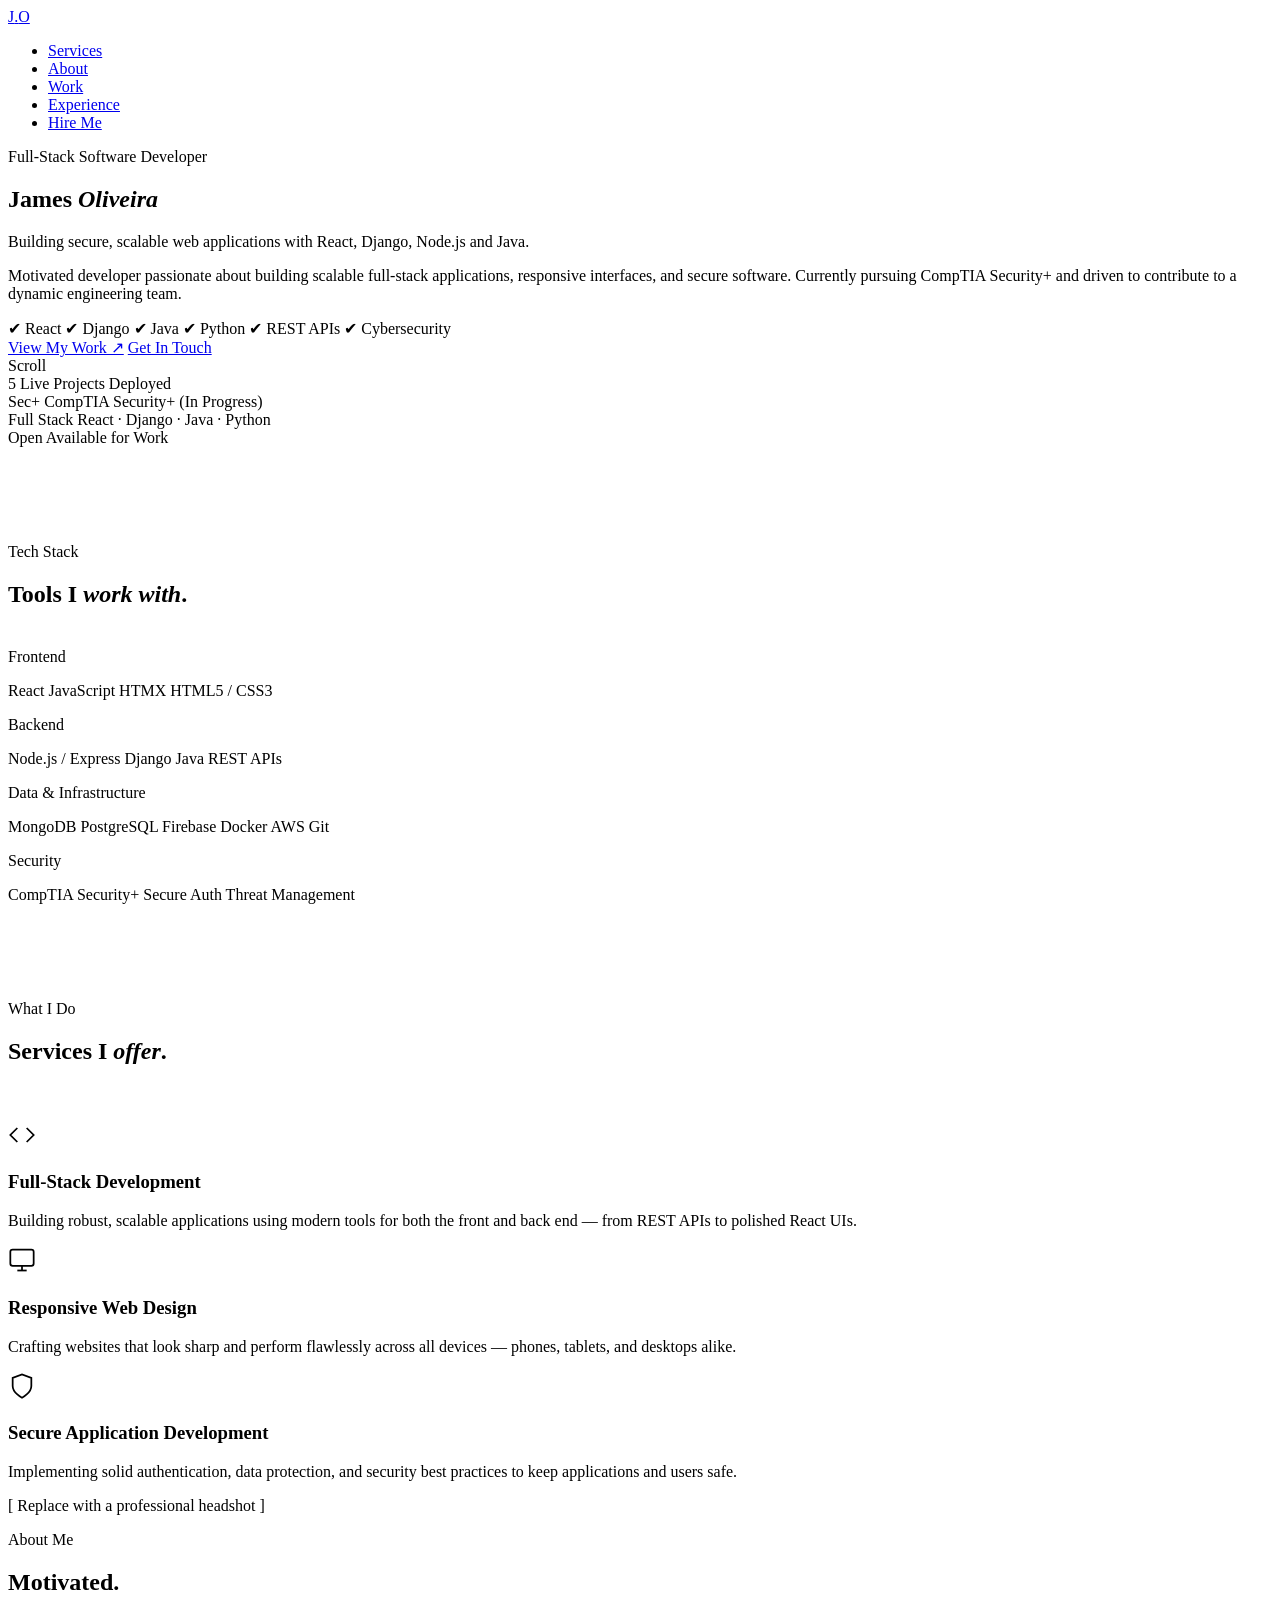
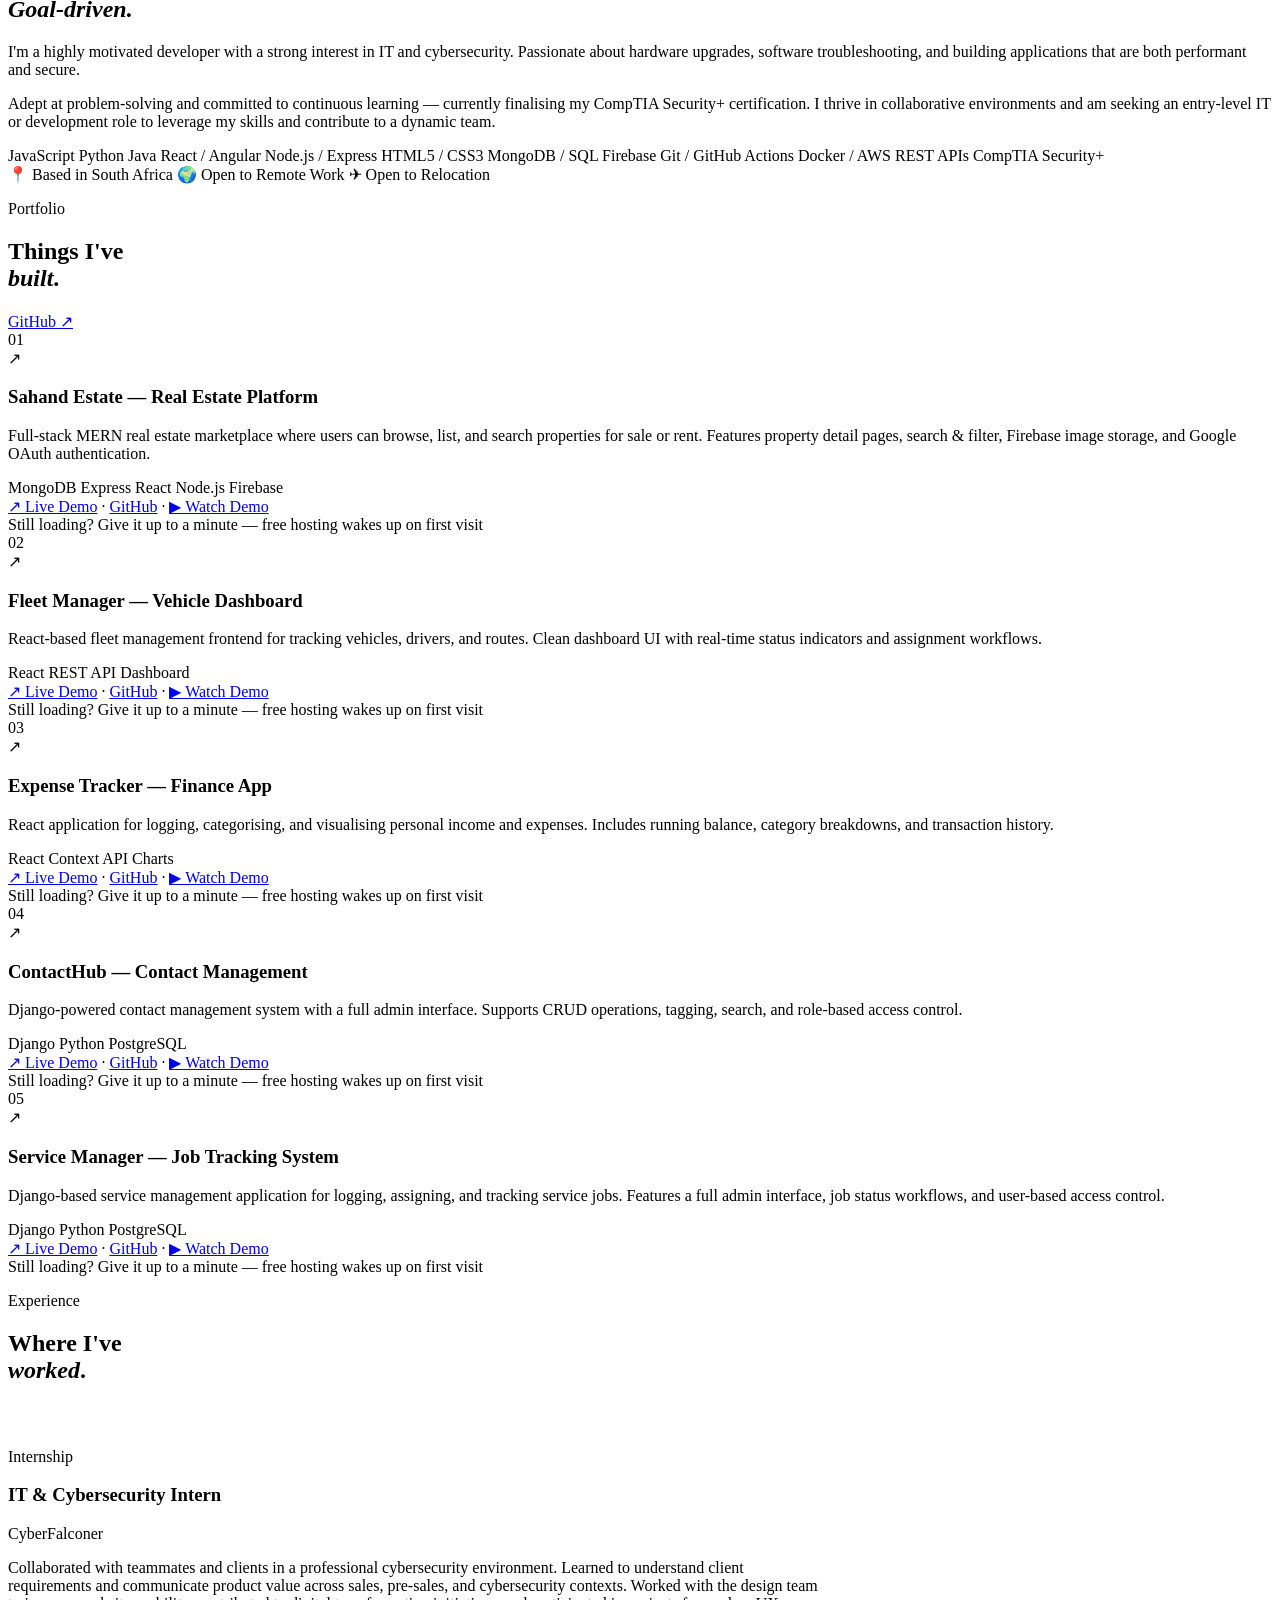
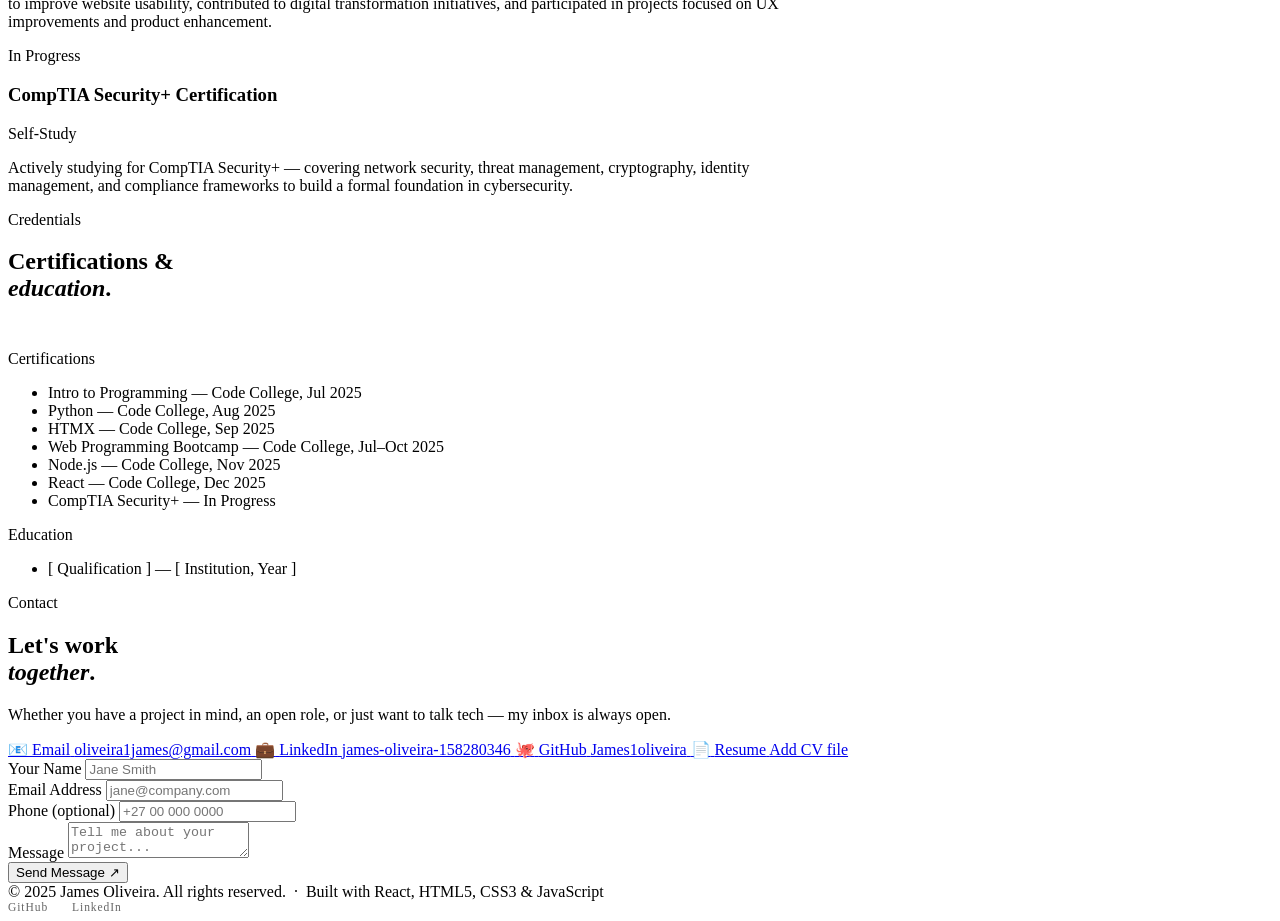
==== James1oliveira.github.io.-main/index.html @ e2c62a54 "Add files via upload" ====
<!DOCTYPE html>
<html lang="en">
<head>
  <meta charset="UTF-8" />
  <meta name="viewport" content="width=device-width, initial-scale=1.0" />
  <title>James Oliveira — Software Developer</title>
  <link rel="stylesheet" href="style.css" />
</head>
<body>

  <!-- ══════════════════════════════════
       NAVIGATION
  ══════════════════════════════════ -->
  <nav id="navbar">
    <div class="container">
      <div class="nav-inner">
        <a href="#hero" class="nav-logo">J<span>.</span>O</a>
        <ul class="nav-links">
          <li><a href="#services">Services</a></li>
          <li><a href="#about">About</a></li>
          <li><a href="#projects">Work</a></li>
          <li><a href="#experience">Experience</a></li>
          <li><a href="#contact" class="nav-cta">Hire Me</a></li>
        </ul>
      </div>
    </div>
  </nav>

  <!-- ══════════════════════════════════
       HERO
  ══════════════════════════════════ -->
  <section id="hero">
    <div class="hero-bg"></div>
    <div class="hero-grid-lines"></div>
    <div class="container">
      <div class="hero-content">
        <p class="hero-eyebrow">Full-Stack Software Developer</p>
        <h1 class="hero-title">James <em>Oliveira</em></h1>
        <p class="hero-subtitle">Building secure, scalable web applications with React, Django, Node.js and Java.</p>
        <p class="hero-desc">
          Motivated developer passionate about building scalable full-stack
          applications, responsive interfaces, and secure software. Currently
          pursuing CompTIA Security+ and driven to contribute to a dynamic
          engineering team.
        </p>
        <div class="hero-tech-row reveal reveal-delay-1">
          <span class="hero-tech-item">✔ React</span>
          <span class="hero-tech-item">✔ Django</span>
          <span class="hero-tech-item">✔ Java</span>
          <span class="hero-tech-item">✔ Python</span>
          <span class="hero-tech-item">✔ REST APIs</span>
          <span class="hero-tech-item">✔ Cybersecurity</span>
        </div>
        <div class="hero-actions">
          <a href="#projects" class="btn btn-primary">View My Work ↗</a>
          <a href="#contact" class="btn btn-outline">Get In Touch</a>
        </div>
      </div>
    </div>
    <div class="hero-scroll">
      <div class="scroll-line"></div>
      <span>Scroll</span>
    </div>
  </section>

  <!-- ══════════════════════════════════
       STATS STRIP
  ══════════════════════════════════ -->
  <div class="stats-strip">
    <div class="container">
      <div class="stats-grid">
        <div class="reveal">
          <span class="stat-number">5</span>
          <span class="stat-label">Live Projects Deployed</span>
        </div>
        <div class="reveal reveal-delay-1">
          <span class="stat-number">Sec+</span>
          <span class="stat-label">CompTIA Security+ (In Progress)</span>
        </div>
        <div class="reveal reveal-delay-2">
          <span class="stat-number">Full&nbsp;Stack</span>
          <span class="stat-label">React · Django · Java · Python</span>
        </div>
        <div class="reveal reveal-delay-3">
          <span class="stat-number">Open</span>
          <span class="stat-label">Available for Work</span>
        </div>
      </div>
    </div>
  </div>

  <!-- ══════════════════════════════════
       TECH STACK
  ══════════════════════════════════ -->
  <section id="stack" style="padding-top: 5rem; padding-bottom: 5rem;">
    <div class="container">
      <p class="section-label reveal">Tech Stack</p>
      <h2 class="reveal reveal-delay-1" style="margin-bottom:2.5rem;">Tools I <em>work with</em>.</h2>
      <div class="stack-groups">
        <div class="stack-group reveal">
          <p class="stack-group-label">Frontend</p>
          <div class="skills-grid">
            <span class="skill-tag">React</span>
            <span class="skill-tag">JavaScript</span>
            <span class="skill-tag">HTMX</span>
            <span class="skill-tag">HTML5 / CSS3</span>
          </div>
        </div>
        <div class="stack-group reveal reveal-delay-1">
          <p class="stack-group-label">Backend</p>
          <div class="skills-grid">
            <span class="skill-tag">Node.js / Express</span>
            <span class="skill-tag">Django</span>
            <span class="skill-tag">Java</span>
            <span class="skill-tag">REST APIs</span>
          </div>
        </div>
        <div class="stack-group reveal reveal-delay-2">
          <p class="stack-group-label">Data &amp; Infrastructure</p>
          <div class="skills-grid">
            <span class="skill-tag">MongoDB</span>
            <span class="skill-tag">PostgreSQL</span>
            <span class="skill-tag">Firebase</span>
            <span class="skill-tag">Docker</span>
            <span class="skill-tag">AWS</span>
            <span class="skill-tag">Git</span>
          </div>
        </div>
        <div class="stack-group reveal reveal-delay-3">
          <p class="stack-group-label">Security</p>
          <div class="skills-grid">
            <span class="skill-tag">CompTIA Security+</span>
            <span class="skill-tag">Secure Auth</span>
            <span class="skill-tag">Threat Management</span>
          </div>
        </div>
      </div>
    </div>
  </section>

  <!-- ══════════════════════════════════
       SERVICES
  ══════════════════════════════════ -->
  <section id="services">
    <div class="container">
      <p class="section-label reveal">What I Do</p>
      <h2 class="reveal reveal-delay-1" style="margin-bottom:3.5rem;">Services I <em>offer</em>.</h2>
      <div class="services-grid">

        <div class="service-card reveal">
          <div class="service-icon">
            <svg width="28" height="28" viewBox="0 0 24 24" fill="none" stroke="currentColor" stroke-width="1.5">
              <polyline points="16 18 22 12 16 6"/><polyline points="8 6 2 12 8 18"/>
            </svg>
          </div>
          <h3>Full-Stack Development</h3>
          <p>Building robust, scalable applications using modern tools for both the front and back end — from REST APIs to polished React UIs.</p>
        </div>

        <div class="service-card reveal reveal-delay-1">
          <div class="service-icon">
            <svg width="28" height="28" viewBox="0 0 24 24" fill="none" stroke="currentColor" stroke-width="1.5">
              <rect x="2" y="3" width="20" height="14" rx="2"/><line x1="8" y1="21" x2="16" y2="21"/><line x1="12" y1="17" x2="12" y2="21"/>
            </svg>
          </div>
          <h3>Responsive Web Design</h3>
          <p>Crafting websites that look sharp and perform flawlessly across all devices — phones, tablets, and desktops alike.</p>
        </div>

        <div class="service-card reveal reveal-delay-2">
          <div class="service-icon">
            <svg width="28" height="28" viewBox="0 0 24 24" fill="none" stroke="currentColor" stroke-width="1.5">
              <path d="M12 22s8-4 8-10V5l-8-3-8 3v7c0 6 8 10 8 10z"/>
            </svg>
          </div>
          <h3>Secure Application Development</h3>
          <p>Implementing solid authentication, data protection, and security best practices to keep applications and users safe.</p>
        </div>

      </div>
    </div>
  </section>

  <!-- ══════════════════════════════════
       ABOUT
  ══════════════════════════════════ -->
  <section id="about" style="background: var(--navy-mid);">
    <div class="container">
      <div class="about-grid">

        <div class="about-image-wrap reveal">
          <div class="about-image-placeholder">[ Replace with a professional headshot ]</div>
          <div class="about-frame"></div>
        </div>

        <div class="about-text">
          <p class="section-label">About Me</p>
          <h2 class="reveal">Motivated.<br><em>Goal-driven.</em></h2>
          <p class="reveal reveal-delay-1">
            I'm a highly motivated developer with a strong interest in IT and cybersecurity.
            Passionate about hardware upgrades, software troubleshooting, and building
            applications that are both performant and secure.
          </p>
          <p class="reveal reveal-delay-2">
            Adept at problem-solving and committed to continuous learning — currently
            finalising my CompTIA Security+ certification. I thrive in collaborative
            environments and am seeking an entry-level IT or development role to leverage
            my skills and contribute to a dynamic team.
          </p>

          <div class="skills-grid reveal reveal-delay-3">
            <span class="skill-tag">JavaScript</span>
            <span class="skill-tag">Python</span>
            <span class="skill-tag">Java</span>
            <span class="skill-tag">React / Angular</span>
            <span class="skill-tag">Node.js / Express</span>
            <span class="skill-tag">HTML5 / CSS3</span>
            <span class="skill-tag">MongoDB / SQL</span>
            <span class="skill-tag">Firebase</span>
            <span class="skill-tag">Git / GitHub Actions</span>
            <span class="skill-tag">Docker / AWS</span>
            <span class="skill-tag">REST APIs</span>
            <span class="skill-tag">CompTIA Security+</span>
          </div>

          <div class="badge-row reveal reveal-delay-3">
            <span class="badge-pill">📍 Based in South Africa</span>
            <span class="badge-pill">🌍 Open to Remote Work</span>
            <span class="badge-pill">✈ Open to Relocation</span>
          </div>
        </div>

      </div>
    </div>
  </section>

  <!-- ══════════════════════════════════
       PROJECTS
  ══════════════════════════════════ -->
  <section id="projects">
    <div class="container">
      <div class="projects-header">
        <div>
          <p class="section-label reveal">Portfolio</p>
          <h2 class="reveal reveal-delay-1">Things I've<br><em>built</em>.</h2>
        </div>
        <a href="https://github.com/James1oliveira" target="_blank" rel="noopener noreferrer" class="btn btn-outline reveal reveal-delay-2">GitHub ↗</a>
      </div>

      <div class="projects-grid">

        <div class="project-card featured reveal" data-href="https://real-estate-hsno.onrender.com">
          <span class="project-num">01</span>
          <div class="project-arrow">↗</div>
          <h3>Sahand Estate — Real Estate Platform</h3>
          <p>Full-stack MERN real estate marketplace where users can browse, list, and search properties for sale or rent. Features property detail pages, search &amp; filter, Firebase image storage, and Google OAuth authentication.</p>
          <div class="project-tags">
            <span class="project-tag">MongoDB</span>
            <span class="project-tag">Express</span>
            <span class="project-tag">React</span>
            <span class="project-tag">Node.js</span>
            <span class="project-tag">Firebase</span>
          </div>
          <div class="project-links" style="position:relative;z-index:5;">
            <a href="https://real-estate-hsno.onrender.com" target="_blank" rel="noopener noreferrer" class="project-link">↗ Live Demo</a>
            <span class="project-link-divider">·</span>
            <a href="https://github.com/James1oliveira/real-estate" target="_blank" rel="noopener noreferrer" class="project-link">GitHub</a>
            <span class="project-link-divider">·</span>
            <a href="https://www.youtube.com/watch?v=_nC6hIKSYkM" target="_blank" rel="noopener noreferrer" class="project-link">▶ Watch Demo</a>
          </div>
          <span class="project-hint">Still loading? Give it up to a minute — free hosting wakes up on first visit</span>
        </div>

        <div class="project-card reveal reveal-delay-1" data-href="https://fleetfrontend-9fus.onrender.com">
          <span class="project-num">02</span>
          <div class="project-arrow">↗</div>
          <h3>Fleet Manager — Vehicle Dashboard</h3>
          <p>React-based fleet management frontend for tracking vehicles, drivers, and routes. Clean dashboard UI with real-time status indicators and assignment workflows.</p>
          <div class="project-tags">
            <span class="project-tag">React</span>
            <span class="project-tag">REST API</span>
            <span class="project-tag">Dashboard</span>
          </div>
          <div class="project-links" style="position:relative;z-index:5;">
            <a href="https://fleetfrontend-9fus.onrender.com" target="_blank" rel="noopener noreferrer" class="project-link">↗ Live Demo</a>
            <span class="project-link-divider">·</span>
            <a href="https://github.com/James1oliveira/fleetfrontend" target="_blank" rel="noopener noreferrer" class="project-link">GitHub</a>
            <span class="project-link-divider">·</span>
            <a href="https://www.youtube.com/watch?v=J_Q2_ZP9sjQ" target="_blank" rel="noopener noreferrer" class="project-link">▶ Watch Demo</a>
          </div>
          <span class="project-hint">Still loading? Give it up to a minute — free hosting wakes up on first visit</span>
        </div>

        <div class="project-card reveal reveal-delay-1" data-href="https://expense-tracker-qkkk.onrender.com">
          <span class="project-num">03</span>
          <div class="project-arrow">↗</div>
          <h3>Expense Tracker — Finance App</h3>
          <p>React application for logging, categorising, and visualising personal income and expenses. Includes running balance, category breakdowns, and transaction history.</p>
          <div class="project-tags">
            <span class="project-tag">React</span>
            <span class="project-tag">Context API</span>
            <span class="project-tag">Charts</span>
          </div>
          <div class="project-links" style="position:relative;z-index:5;">
            <a href="https://expense-tracker-qkkk.onrender.com" target="_blank" rel="noopener noreferrer" class="project-link">↗ Live Demo</a>
            <span class="project-link-divider">·</span>
            <a href="https://github.com/James1oliveira/expense_tracker" target="_blank" rel="noopener noreferrer" class="project-link">GitHub</a>
            <span class="project-link-divider">·</span>
            <a href="https://www.youtube.com/watch?v=8-w9nI2KdbQ" target="_blank" rel="noopener noreferrer" class="project-link">▶ Watch Demo</a>
          </div>
          <span class="project-hint">Still loading? Give it up to a minute — free hosting wakes up on first visit</span>
        </div>

        <div class="project-card reveal reveal-delay-2" data-href="https://contacthub-vqsi.onrender.com">
          <span class="project-num">04</span>
          <div class="project-arrow">↗</div>
          <h3>ContactHub — Contact Management</h3>
          <p>Django-powered contact management system with a full admin interface. Supports CRUD operations, tagging, search, and role-based access control.</p>
          <div class="project-tags">
            <span class="project-tag">Django</span>
            <span class="project-tag">Python</span>
            <span class="project-tag">PostgreSQL</span>
          </div>
          <div class="project-links" style="position:relative;z-index:5;">
            <a href="https://contacthub-vqsi.onrender.com" target="_blank" rel="noopener noreferrer" class="project-link">↗ Live Demo</a>
            <span class="project-link-divider">·</span>
            <a href="https://github.com/James1oliveira/Contacthub" target="_blank" rel="noopener noreferrer" class="project-link">GitHub</a>
            <span class="project-link-divider">·</span>
            <a href="https://www.youtube.com/watch?v=19uMpp8bWXs" target="_blank" rel="noopener noreferrer" class="project-link">▶ Watch Demo</a>
          </div>
          <span class="project-hint">Still loading? Give it up to a minute — free hosting wakes up on first visit</span>
        </div>

        <div class="project-card reveal reveal-delay-2" data-href="https://service-manager-project-ipyy.onrender.com">
          <span class="project-num">05</span>
          <div class="project-arrow">↗</div>
          <h3>Service Manager — Job Tracking System</h3>
          <p>Django-based service management application for logging, assigning, and tracking service jobs. Features a full admin interface, job status workflows, and user-based access control.</p>
          <div class="project-tags">
            <span class="project-tag">Django</span>
            <span class="project-tag">Python</span>
            <span class="project-tag">PostgreSQL</span>
          </div>
          <div class="project-links" style="position:relative;z-index:5;">
            <a href="https://service-manager-project-ipyy.onrender.com" target="_blank" rel="noopener noreferrer" class="project-link">↗ Live Demo</a>
            <span class="project-link-divider">·</span>
            <a href="https://github.com/James1oliveira/Service_manager_Django_project" target="_blank" rel="noopener noreferrer" class="project-link">GitHub</a>
            <span class="project-link-divider">·</span>
            <a href="https://www.youtube.com/watch?v=TnXNgxxYqVY" target="_blank" rel="noopener noreferrer" class="project-link">▶ Watch Demo</a>
          </div>
          <span class="project-hint">Still loading? Give it up to a minute — free hosting wakes up on first visit</span>
        </div>

      </div>

    </div>
  </section>

  <!-- ══════════════════════════════════
       EXPERIENCE
  ══════════════════════════════════ -->
  <section id="experience" style="background: var(--navy-mid);">
    <div class="container" style="max-width: 820px;">
      <p class="section-label reveal">Experience</p>
      <h2 class="reveal reveal-delay-1" style="margin-bottom:4rem;">Where I've<br><em>worked</em>.</h2>

      <div class="timeline">

        <div class="timeline-item reveal">
          <p class="timeline-period">Internship</p>
          <h3 class="timeline-role">IT &amp; Cybersecurity Intern</h3>
          <p class="timeline-company">CyberFalconer</p>
          <p class="timeline-desc">
            Collaborated with teammates and clients in a professional cybersecurity environment.
            Learned to understand client requirements and communicate product value across sales,
            pre-sales, and cybersecurity contexts. Worked with the design team to improve website
            usability, contributed to digital transformation initiatives, and participated in
            projects focused on UX improvements and product enhancement.
          </p>
        </div>

        <div class="timeline-item reveal reveal-delay-1">
          <p class="timeline-period">In Progress</p>
          <h3 class="timeline-role">CompTIA Security+ Certification</h3>
          <p class="timeline-company">Self-Study</p>
          <p class="timeline-desc">
            Actively studying for CompTIA Security+ — covering network security, threat
            management, cryptography, identity management, and compliance frameworks to
            build a formal foundation in cybersecurity.
          </p>
        </div>

      </div>
    </div>
  </section>

  <!-- ══════════════════════════════════
       CERTIFICATIONS & EDUCATION
  ══════════════════════════════════ -->
  <section id="credentials">
    <div class="container" style="max-width: 820px;">
      <p class="section-label reveal">Credentials</p>
      <h2 class="reveal reveal-delay-1" style="margin-bottom:3rem;">Certifications &amp;<br><em>education</em>.</h2>

      <div class="credentials-grid">
        <div class="credential-card reveal">
          <p class="stack-group-label">Certifications</p>
          <ul class="credential-list">
            <li>Intro to Programming <span class="credential-status">— Code College, Jul 2025</span></li>
            <li>Python <span class="credential-status">— Code College, Aug 2025</span></li>
            <li>HTMX <span class="credential-status">— Code College, Sep 2025</span></li>
            <li>Web Programming Bootcamp <span class="credential-status">— Code College, Jul–Oct 2025</span></li>
            <li>Node.js <span class="credential-status">— Code College, Nov 2025</span></li>
            <li>React <span class="credential-status">— Code College, Dec 2025</span></li>
            <li>CompTIA Security+ <span class="credential-status">— In Progress</span></li>
          </ul>
        </div>
        <div class="credential-card reveal reveal-delay-1">
          <p class="stack-group-label">Education</p>
          <ul class="credential-list">
            <li>[ Qualification ] <span class="credential-status">— [ Institution, Year ]</span></li>
          </ul>
        </div>
      </div>
    </div>
  </section>

  <!-- ══════════════════════════════════
       CONTACT
  ══════════════════════════════════ -->
  <section id="contact">
    <div class="container">
      <div class="contact-grid">

        <div class="contact-left">
          <p class="section-label reveal">Contact</p>
          <h2 class="reveal reveal-delay-1">Let's work<br><em>together</em>.</h2>
          <p class="reveal reveal-delay-2">Whether you have a project in mind, an open role, or just want to talk tech — my inbox is always open.</p>

          <div class="contact-cards reveal reveal-delay-3">
            <a href="mailto:oliveira1james@gmail.com" class="contact-card">
              <span class="contact-card-icon">📧</span>
              <span class="contact-card-label">Email</span>
              <span class="contact-card-sub">oliveira1james@gmail.com</span>
            </a>
            <a href="https://www.linkedin.com/in/james-oliveira-158280346/" target="_blank" rel="noopener noreferrer" class="contact-card">
              <span class="contact-card-icon">💼</span>
              <span class="contact-card-label">LinkedIn</span>
              <span class="contact-card-sub">james-oliveira-158280346</span>
            </a>
            <a href="https://github.com/James1oliveira" target="_blank" rel="noopener noreferrer" class="contact-card">
              <span class="contact-card-icon">🐙</span>
              <span class="contact-card-label">GitHub</span>
              <span class="contact-card-sub">James1oliveira</span>
            </a>
            <!-- TODO: replace # with a link to your actual CV PDF, e.g. /assets/James-Oliveira-CV.pdf -->
            <a href="#" download class="contact-card">
              <span class="contact-card-icon">📄</span>
              <span class="contact-card-label">Resume</span>
              <span class="contact-card-sub">Add CV file</span>
            </a>
          </div>
        </div>

        <!-- 
          Formspree endpoint is live (oliveira1james@gmail.com).
          Formspree sends a one-time confirmation email on the first real submission —
          click that link to fully activate the form.
        -->
        <form id="contact-form" class="contact-form reveal reveal-delay-2" action="https://formspree.io/f/xnjebqdp" method="POST">
          <div class="form-group">
            <label for="cname">Your Name</label>
            <input type="text" id="cname" name="name" placeholder="Jane Smith" required />
          </div>
          <div class="form-group">
            <label for="cemail">Email Address</label>
            <input type="email" id="cemail" name="email" placeholder="jane@company.com" required />
          </div>
          <div class="form-group">
            <label for="cphone">Phone (optional)</label>
            <input type="tel" id="cphone" name="phone" placeholder="+27 00 000 0000" />
          </div>
          <div class="form-group">
            <label for="cmessage">Message</label>
            <textarea id="cmessage" name="message" placeholder="Tell me about your project..." required></textarea>
          </div>
          <!-- honeypot field to catch spam bots; keep this hidden from real users -->
          <input type="text" name="_gotcha" style="display:none" tabindex="-1" autocomplete="off" />
          <button type="submit" class="btn btn-primary" id="contact-submit-btn">Send Message ↗</button>
          <p id="contact-form-error" style="display:none; color:#e07856; font-family:var(--font-mono); font-size:0.78rem; margin-top:0.5rem;">
            Something went wrong — please email me directly instead.
          </p>
        </form>

      </div>
    </div>
  </section>

  <!-- ══════════════════════════════════
       FOOTER
  ══════════════════════════════════ -->
  <footer>
    <div class="container">
      <div class="footer-inner">
        <span class="footer-copy">© 2025 James Oliveira. All rights reserved. &nbsp;·&nbsp; Built with React, HTML5, CSS3 &amp; JavaScript</span>
        <div style="display:flex;gap:1.5rem;">
          <a href="https://github.com/James1oliveira" target="_blank" rel="noopener noreferrer" style="font-family:var(--font-mono);font-size:0.72rem;letter-spacing:0.08em;color:var(--slate);opacity:0.6;text-decoration:none;transition:color 0.3s;" onmouseover="this.style.color='var(--gold)';this.style.opacity='1'" onmouseout="this.style.color='var(--slate)';this.style.opacity='0.6'">GitHub</a>
          <a href="https://www.linkedin.com/in/james-oliveira-158280346/" target="_blank" rel="noopener noreferrer" style="font-family:var(--font-mono);font-size:0.72rem;letter-spacing:0.08em;color:var(--slate);opacity:0.6;text-decoration:none;transition:color 0.3s;" onmouseover="this.style.color='var(--gold)';this.style.opacity='1'" onmouseout="this.style.color='var(--slate)';this.style.opacity='0.6'">LinkedIn</a>
        </div>
      </div>
    </div>
  </footer>

  <script>
    const navbar = document.getElementById('navbar');
    window.addEventListener('scroll', () => {
      navbar.classList.toggle('scrolled', window.scrollY > 60);
    });

    // Wake up the free Render apps as soon as someone opens the portfolio,
    // so they are already running by the time a visitor clicks a project.
    [
      'https://real-estate-hsno.onrender.com',
      'https://fleetfrontend-9fus.onrender.com',
      'https://fleetbackend-kudi.onrender.com',
      'https://expense-tracker-qkkk.onrender.com',
      'https://contacthub-vqsi.onrender.com',
      'https://service-manager-project-ipyy.onrender.com'
    ].forEach(url => fetch(url, { mode: 'no-cors', cache: 'no-store' }).catch(() => {}));

    // Make entire project cards clickable (opens the live demo),
    // while still letting the individual links/text selection work normally.
    document.querySelectorAll('.project-card[data-href]').forEach(card => {
      card.addEventListener('click', (e) => {
        if (e.target.closest('a') || e.target.closest('.project-links')) return; // let real links behave normally
        window.open(card.dataset.href, '_blank', 'noopener,noreferrer');
      });
    });

    const reveals = document.querySelectorAll('.reveal');
    const observer = new IntersectionObserver((entries) => {
      entries.forEach(e => {
        if (e.isIntersecting) { e.target.classList.add('visible'); observer.unobserve(e.target); }
      });
    }, { threshold: 0.08, rootMargin: '0px 0px -50px 0px' });
    reveals.forEach(el => observer.observe(el));

    const contactForm = document.getElementById('contact-form');
    const submitBtn = document.getElementById('contact-submit-btn');
    const errorMsg = document.getElementById('contact-form-error');

    contactForm.addEventListener('submit', async (event) => {
      event.preventDefault();
      errorMsg.style.display = 'none';
      submitBtn.textContent = 'Sending...';
      submitBtn.style.pointerEvents = 'none';

      try {
        const response = await fetch(contactForm.action, {
          method: 'POST',
          body: new FormData(contactForm),
          headers: { 'Accept': 'application/json' }
        });

        if (response.ok) {
          submitBtn.textContent = 'Message Sent ✓';
          submitBtn.style.background = '#198754';
          contactForm.reset();
        } else {
          throw new Error('Form submission failed');
        }
      } catch (err) {
        submitBtn.textContent = 'Send Message ↗';
        submitBtn.style.pointerEvents = '';
        errorMsg.style.display = 'block';
        return;
      }

      setTimeout(() => {
        submitBtn.textContent = 'Send Message ↗';
        submitBtn.style.background = '';
        submitBtn.style.pointerEvents = '';
      }, 4000);
    });
  </script>

</body>
</html>
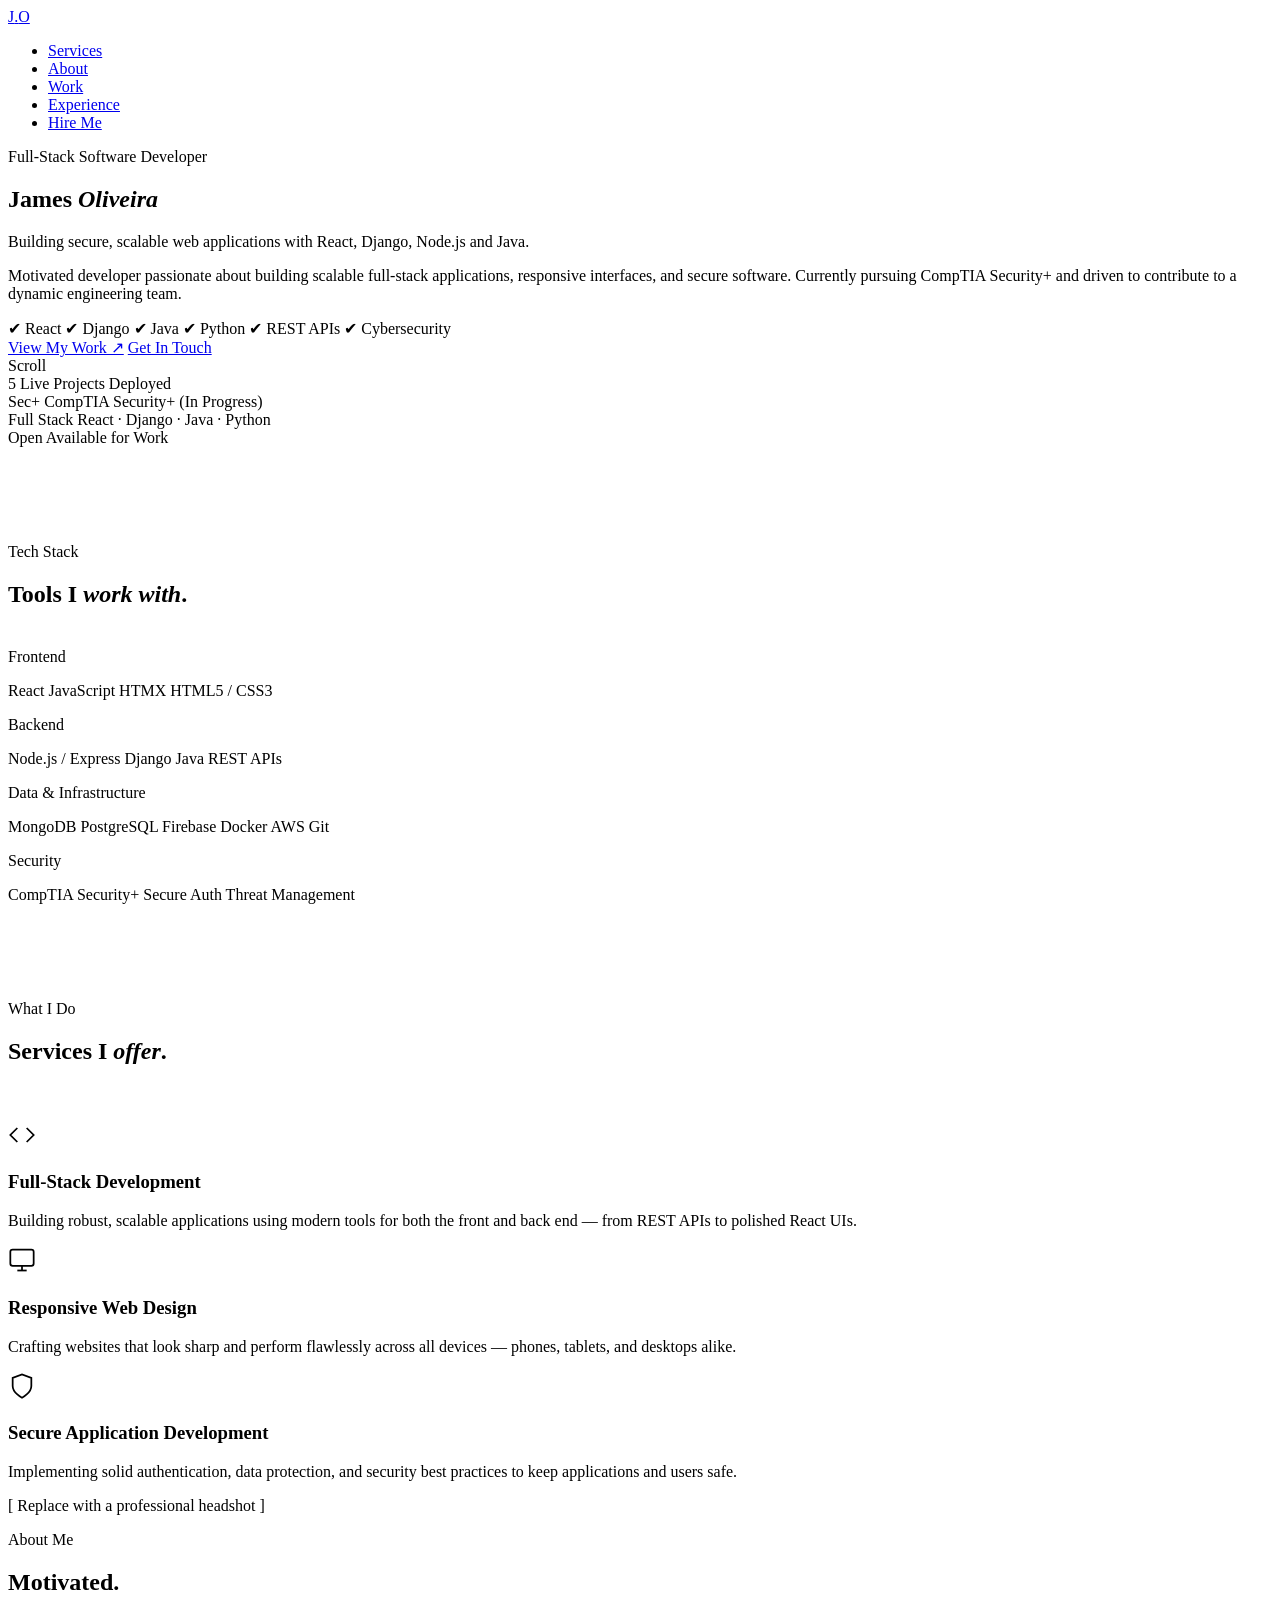
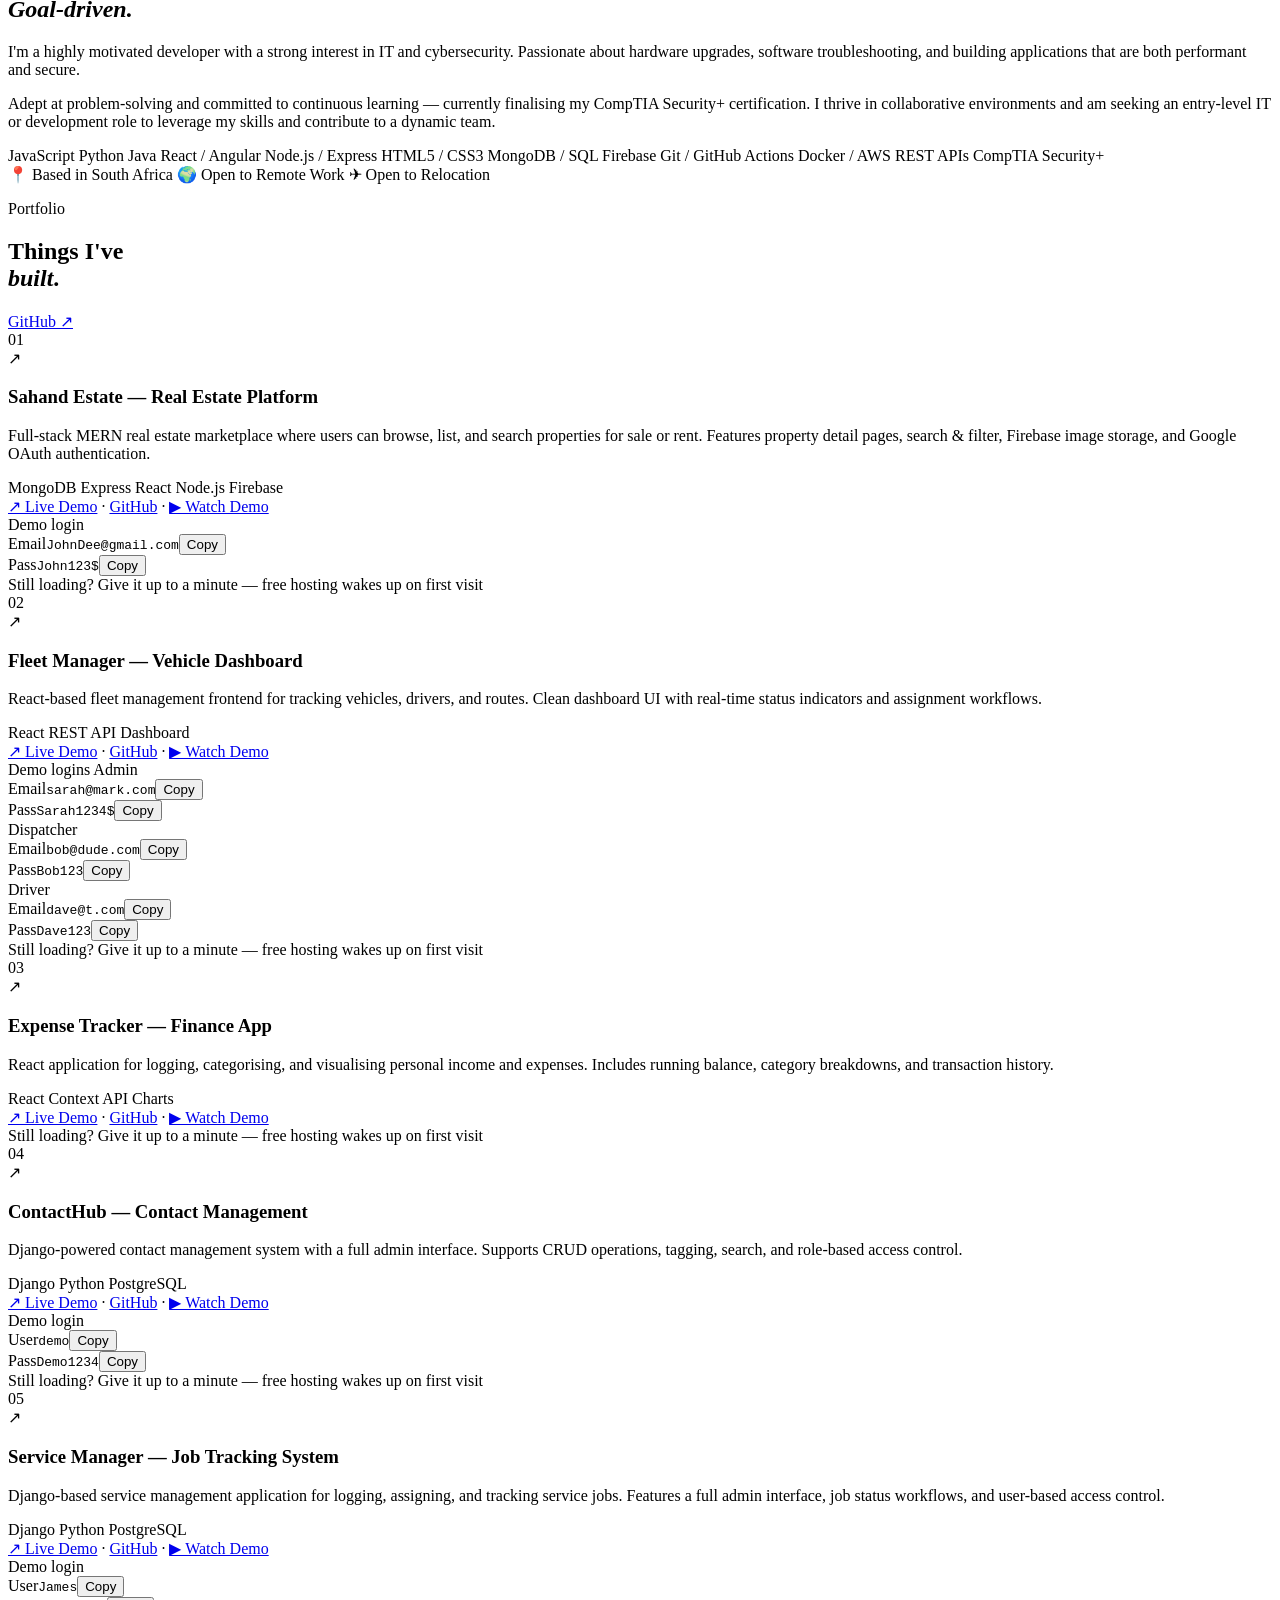
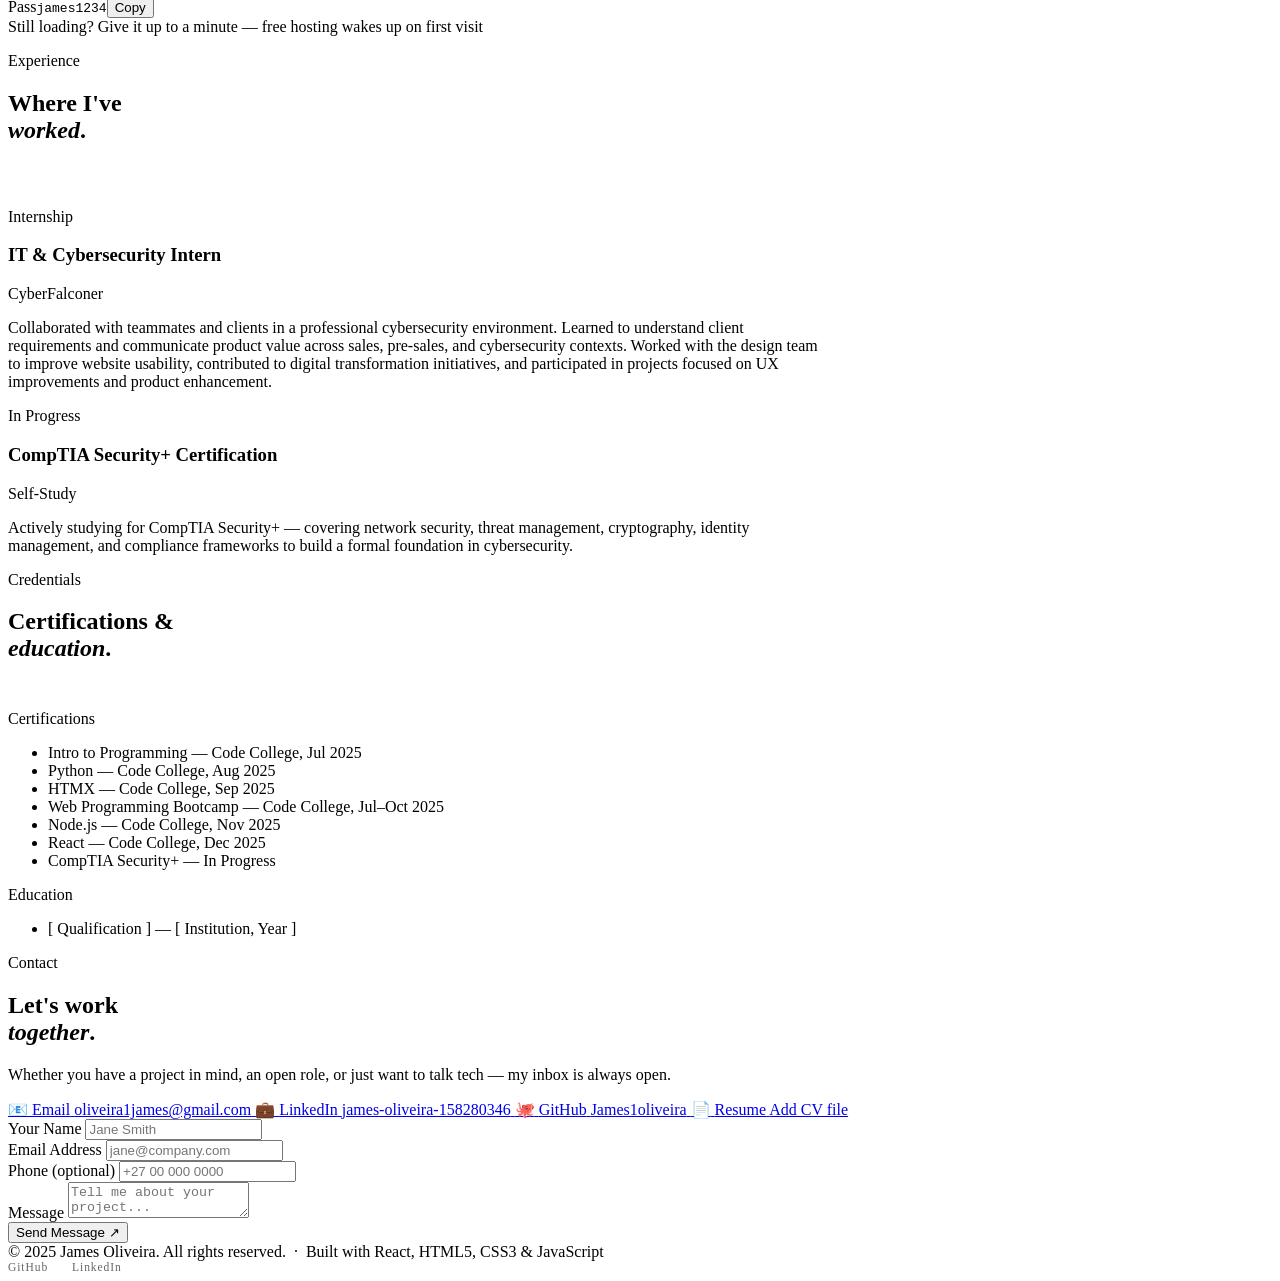
==== commit 1b977bbf: "Add files via upload" ====
--- a/James1oliveira.github.io.-main/index.html
+++ b/James1oliveira.github.io.-main/index.html
@@ -268,6 +268,11 @@
             <span class="project-link-divider">·</span>
             <a href="https://www.youtube.com/watch?v=_nC6hIKSYkM" target="_blank" rel="noopener noreferrer" class="project-link">▶ Watch Demo</a>
           </div>
+          <div class="demo-login">
+            <span class="demo-login-label">Demo login</span>
+            <div class="demo-login-row"><span class="demo-login-key">Email</span><code>JohnDee@gmail.com</code><button type="button" class="demo-copy" aria-label="Copy email">Copy</button></div>
+            <div class="demo-login-row"><span class="demo-login-key">Pass</span><code>John123$</code><button type="button" class="demo-copy" aria-label="Copy password">Copy</button></div>
+          </div>
           <span class="project-hint">Still loading? Give it up to a minute — free hosting wakes up on first visit</span>
         </div>
 
@@ -288,6 +293,18 @@
             <span class="project-link-divider">·</span>
             <a href="https://www.youtube.com/watch?v=J_Q2_ZP9sjQ" target="_blank" rel="noopener noreferrer" class="project-link">▶ Watch Demo</a>
           </div>
+          <div class="demo-login">
+            <span class="demo-login-label">Demo logins</span>
+            <span class="demo-login-role">Admin</span>
+            <div class="demo-login-row"><span class="demo-login-key">Email</span><code>sarah@mark.com</code><button type="button" class="demo-copy" aria-label="Copy admin email">Copy</button></div>
+            <div class="demo-login-row"><span class="demo-login-key">Pass</span><code>Sarah1234$</code><button type="button" class="demo-copy" aria-label="Copy admin password">Copy</button></div>
+            <span class="demo-login-role">Dispatcher</span>
+            <div class="demo-login-row"><span class="demo-login-key">Email</span><code>bob@dude.com</code><button type="button" class="demo-copy" aria-label="Copy dispatcher email">Copy</button></div>
+            <div class="demo-login-row"><span class="demo-login-key">Pass</span><code>Bob123</code><button type="button" class="demo-copy" aria-label="Copy dispatcher password">Copy</button></div>
+            <span class="demo-login-role">Driver</span>
+            <div class="demo-login-row"><span class="demo-login-key">Email</span><code>dave@t.com</code><button type="button" class="demo-copy" aria-label="Copy driver email">Copy</button></div>
+            <div class="demo-login-row"><span class="demo-login-key">Pass</span><code>Dave123</code><button type="button" class="demo-copy" aria-label="Copy driver password">Copy</button></div>
+          </div>
           <span class="project-hint">Still loading? Give it up to a minute — free hosting wakes up on first visit</span>
         </div>
 
@@ -328,10 +345,15 @@
             <span class="project-link-divider">·</span>
             <a href="https://www.youtube.com/watch?v=19uMpp8bWXs" target="_blank" rel="noopener noreferrer" class="project-link">▶ Watch Demo</a>
           </div>
+          <div class="demo-login">
+            <span class="demo-login-label">Demo login</span>
+            <div class="demo-login-row"><span class="demo-login-key">User</span><code>demo</code><button type="button" class="demo-copy" aria-label="Copy username">Copy</button></div>
+            <div class="demo-login-row"><span class="demo-login-key">Pass</span><code>Demo1234</code><button type="button" class="demo-copy" aria-label="Copy password">Copy</button></div>
+          </div>
           <span class="project-hint">Still loading? Give it up to a minute — free hosting wakes up on first visit</span>
         </div>
 
-        <div class="project-card reveal reveal-delay-2" data-href="https://service-manager-project-ipyy.onrender.com">
+        <div class="project-card reveal reveal-delay-2" data-href="https://service-manager-project.onrender.com">
           <span class="project-num">05</span>
           <div class="project-arrow">↗</div>
           <h3>Service Manager — Job Tracking System</h3>
@@ -342,11 +364,16 @@
             <span class="project-tag">PostgreSQL</span>
           </div>
           <div class="project-links" style="position:relative;z-index:5;">
-            <a href="https://service-manager-project-ipyy.onrender.com" target="_blank" rel="noopener noreferrer" class="project-link">↗ Live Demo</a>
+            <a href="https://service-manager-project.onrender.com" target="_blank" rel="noopener noreferrer" class="project-link">↗ Live Demo</a>
             <span class="project-link-divider">·</span>
             <a href="https://github.com/James1oliveira/Service_manager_Django_project" target="_blank" rel="noopener noreferrer" class="project-link">GitHub</a>
             <span class="project-link-divider">·</span>
             <a href="https://www.youtube.com/watch?v=TnXNgxxYqVY" target="_blank" rel="noopener noreferrer" class="project-link">▶ Watch Demo</a>
+          </div>
+          <div class="demo-login">
+            <span class="demo-login-label">Demo login</span>
+            <div class="demo-login-row"><span class="demo-login-key">User</span><code>James</code><button type="button" class="demo-copy" aria-label="Copy username">Copy</button></div>
+            <div class="demo-login-row"><span class="demo-login-key">Pass</span><code>james1234</code><button type="button" class="demo-copy" aria-label="Copy password">Copy</button></div>
           </div>
           <span class="project-hint">Still loading? Give it up to a minute — free hosting wakes up on first visit</span>
         </div>
@@ -525,15 +552,30 @@
       'https://fleetbackend-kudi.onrender.com',
       'https://expense-tracker-qkkk.onrender.com',
       'https://contacthub-vqsi.onrender.com',
-      'https://service-manager-project-ipyy.onrender.com'
+      'https://service-manager-project.onrender.com'
     ].forEach(url => fetch(url, { mode: 'no-cors', cache: 'no-store' }).catch(() => {}));
 
     // Make entire project cards clickable (opens the live demo),
     // while still letting the individual links/text selection work normally.
     document.querySelectorAll('.project-card[data-href]').forEach(card => {
       card.addEventListener('click', (e) => {
-        if (e.target.closest('a') || e.target.closest('.project-links')) return; // let real links behave normally
+        if (e.target.closest('a') || e.target.closest('.project-links') || e.target.closest('.demo-login')) return; // let real links behave normally
         window.open(card.dataset.href, '_blank', 'noopener,noreferrer');
+      });
+    });
+
+    // Copy buttons for the demo logins
+    document.querySelectorAll('.demo-copy').forEach(btn => {
+      btn.addEventListener('click', async () => {
+        const text = btn.previousElementSibling.textContent;
+        try { await navigator.clipboard.writeText(text); }
+        catch {
+          const t = document.createElement('textarea');
+          t.value = text; document.body.appendChild(t); t.select();
+          document.execCommand('copy'); t.remove();
+        }
+        btn.textContent = 'Copied';
+        setTimeout(() => { btn.textContent = 'Copy'; }, 1500);
       });
     });
 
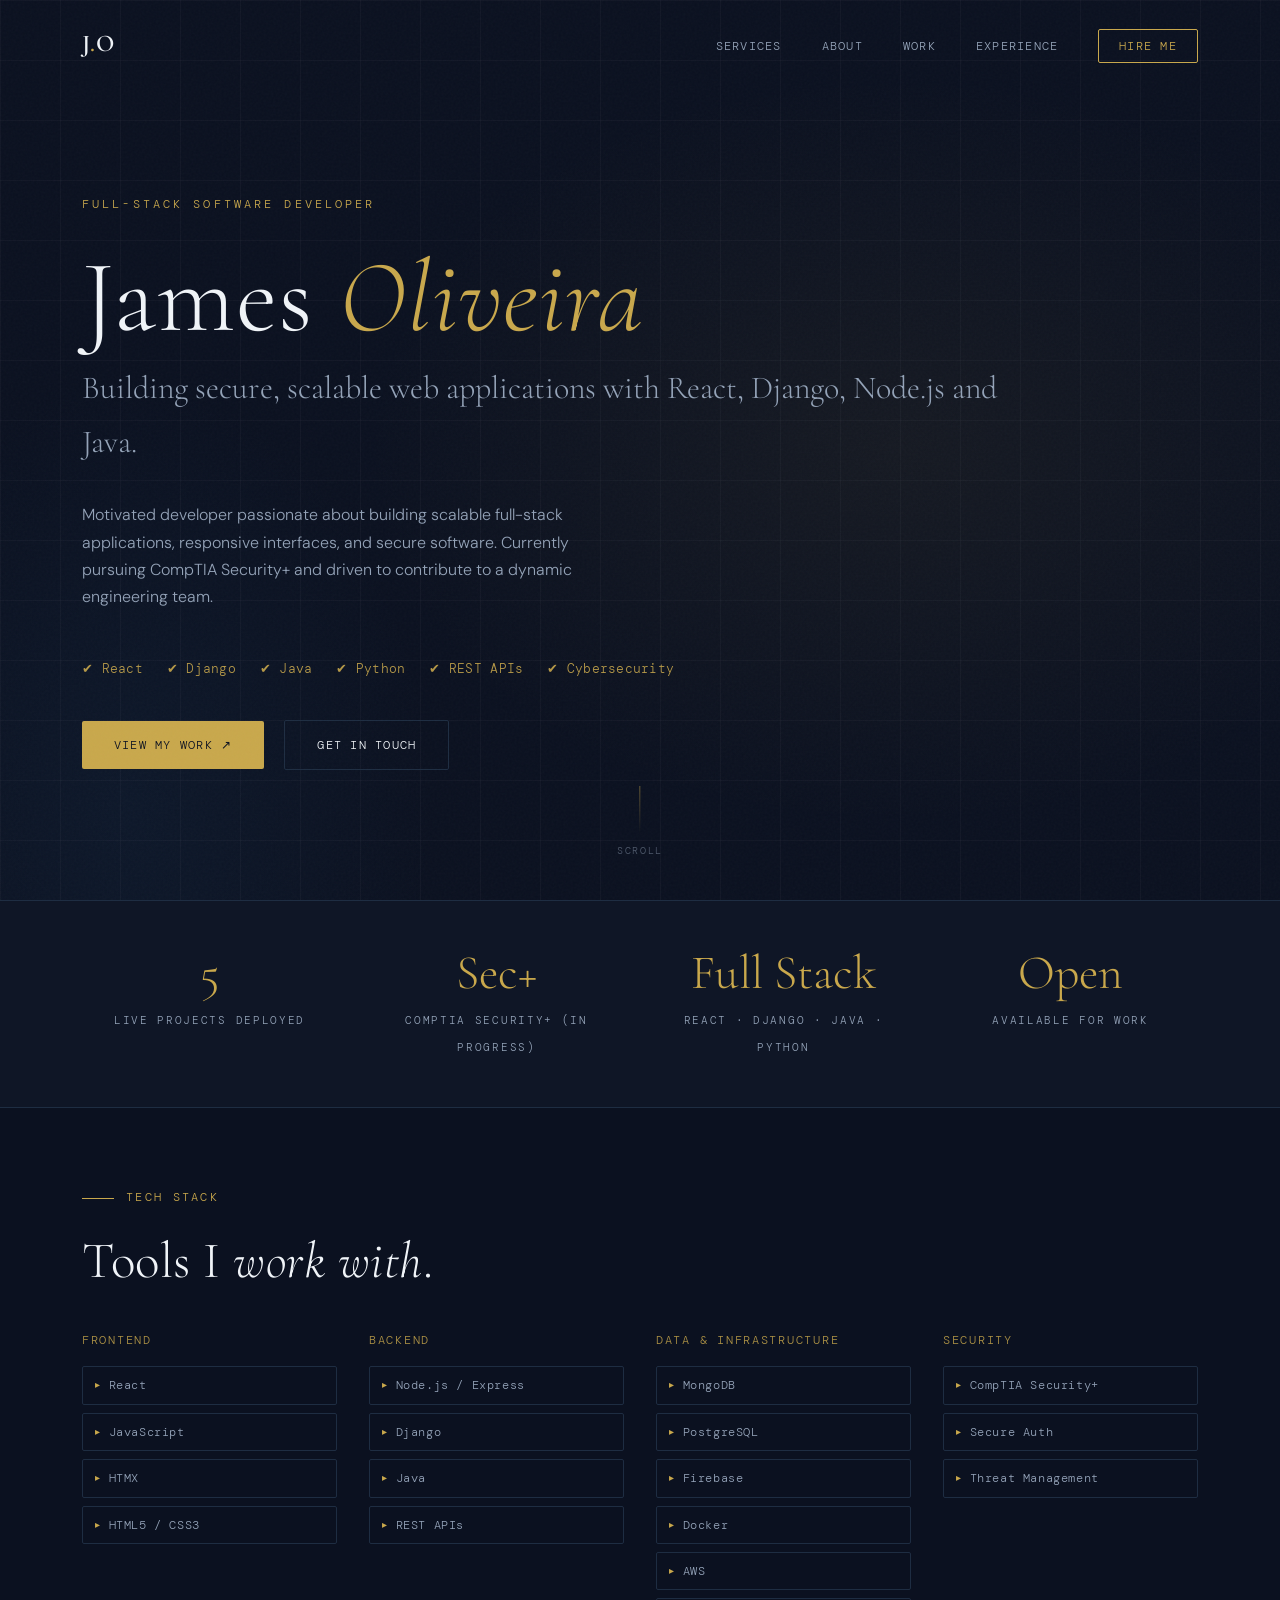
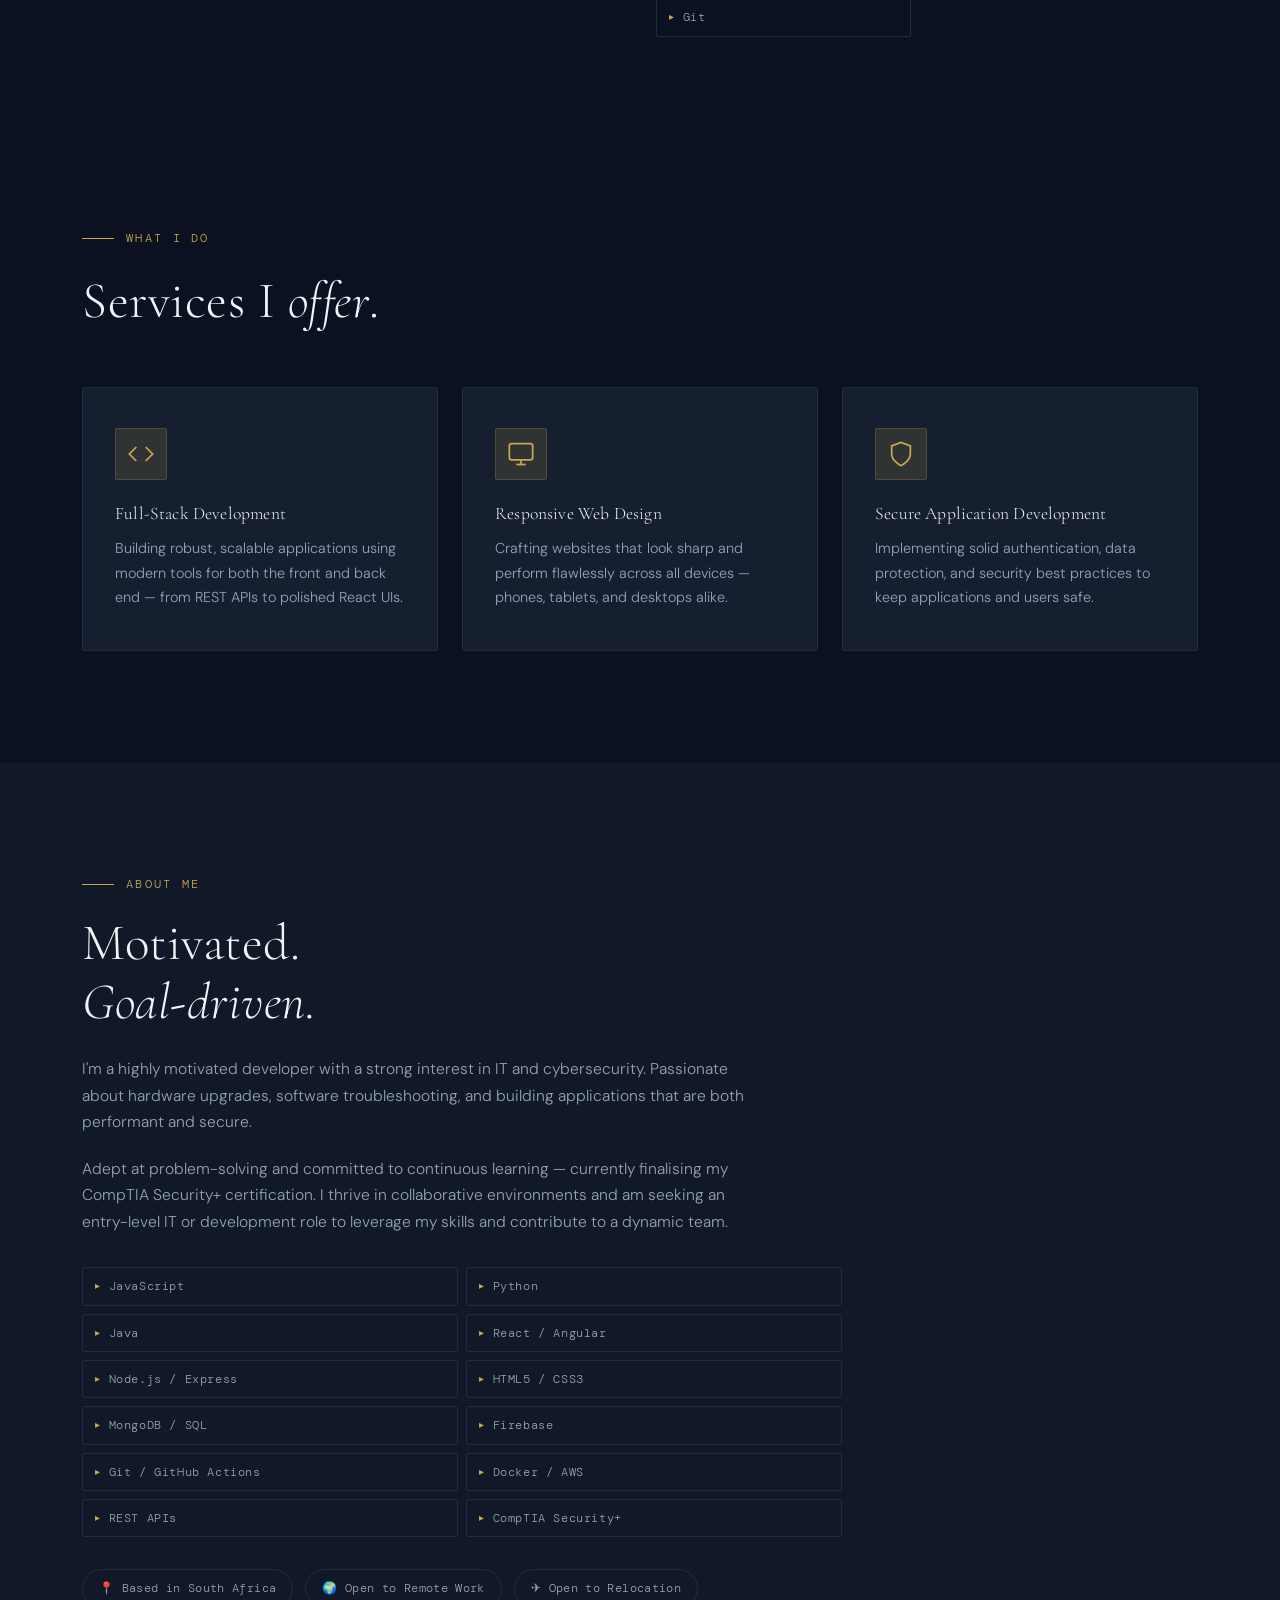
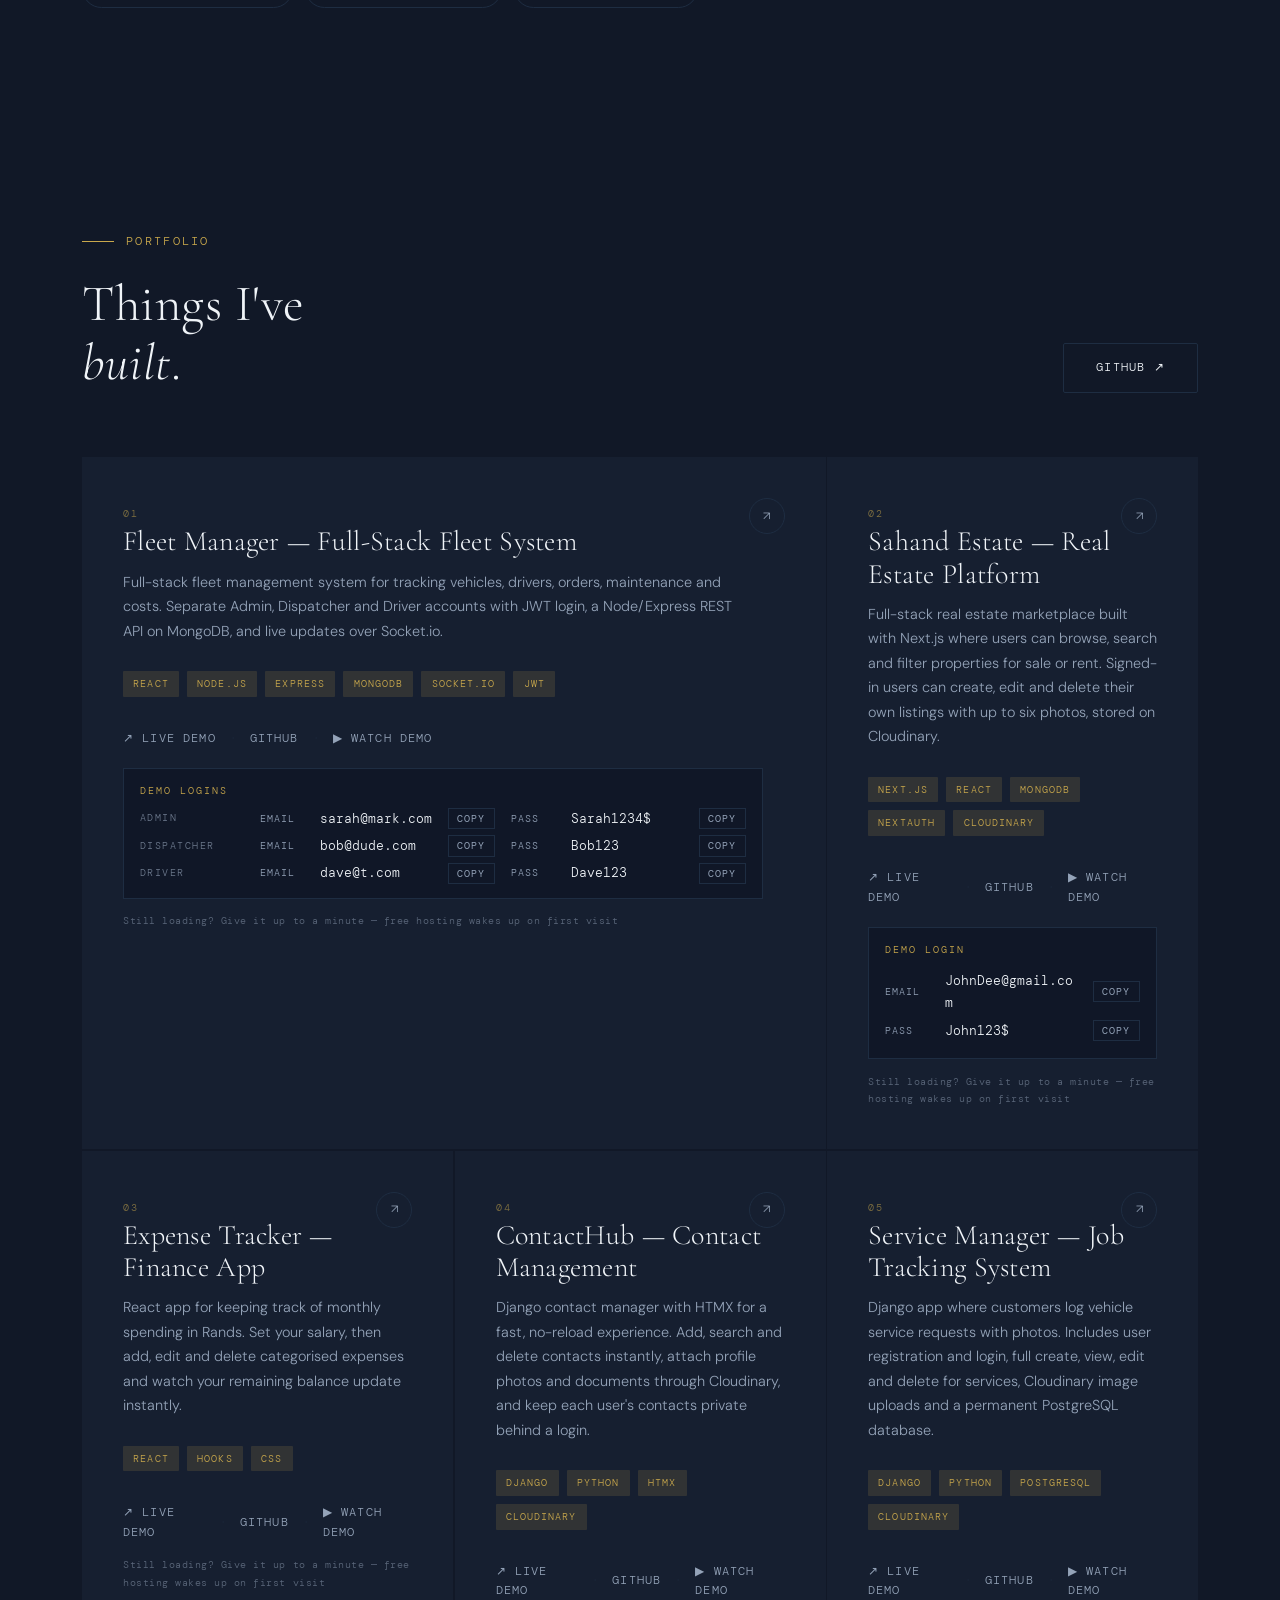
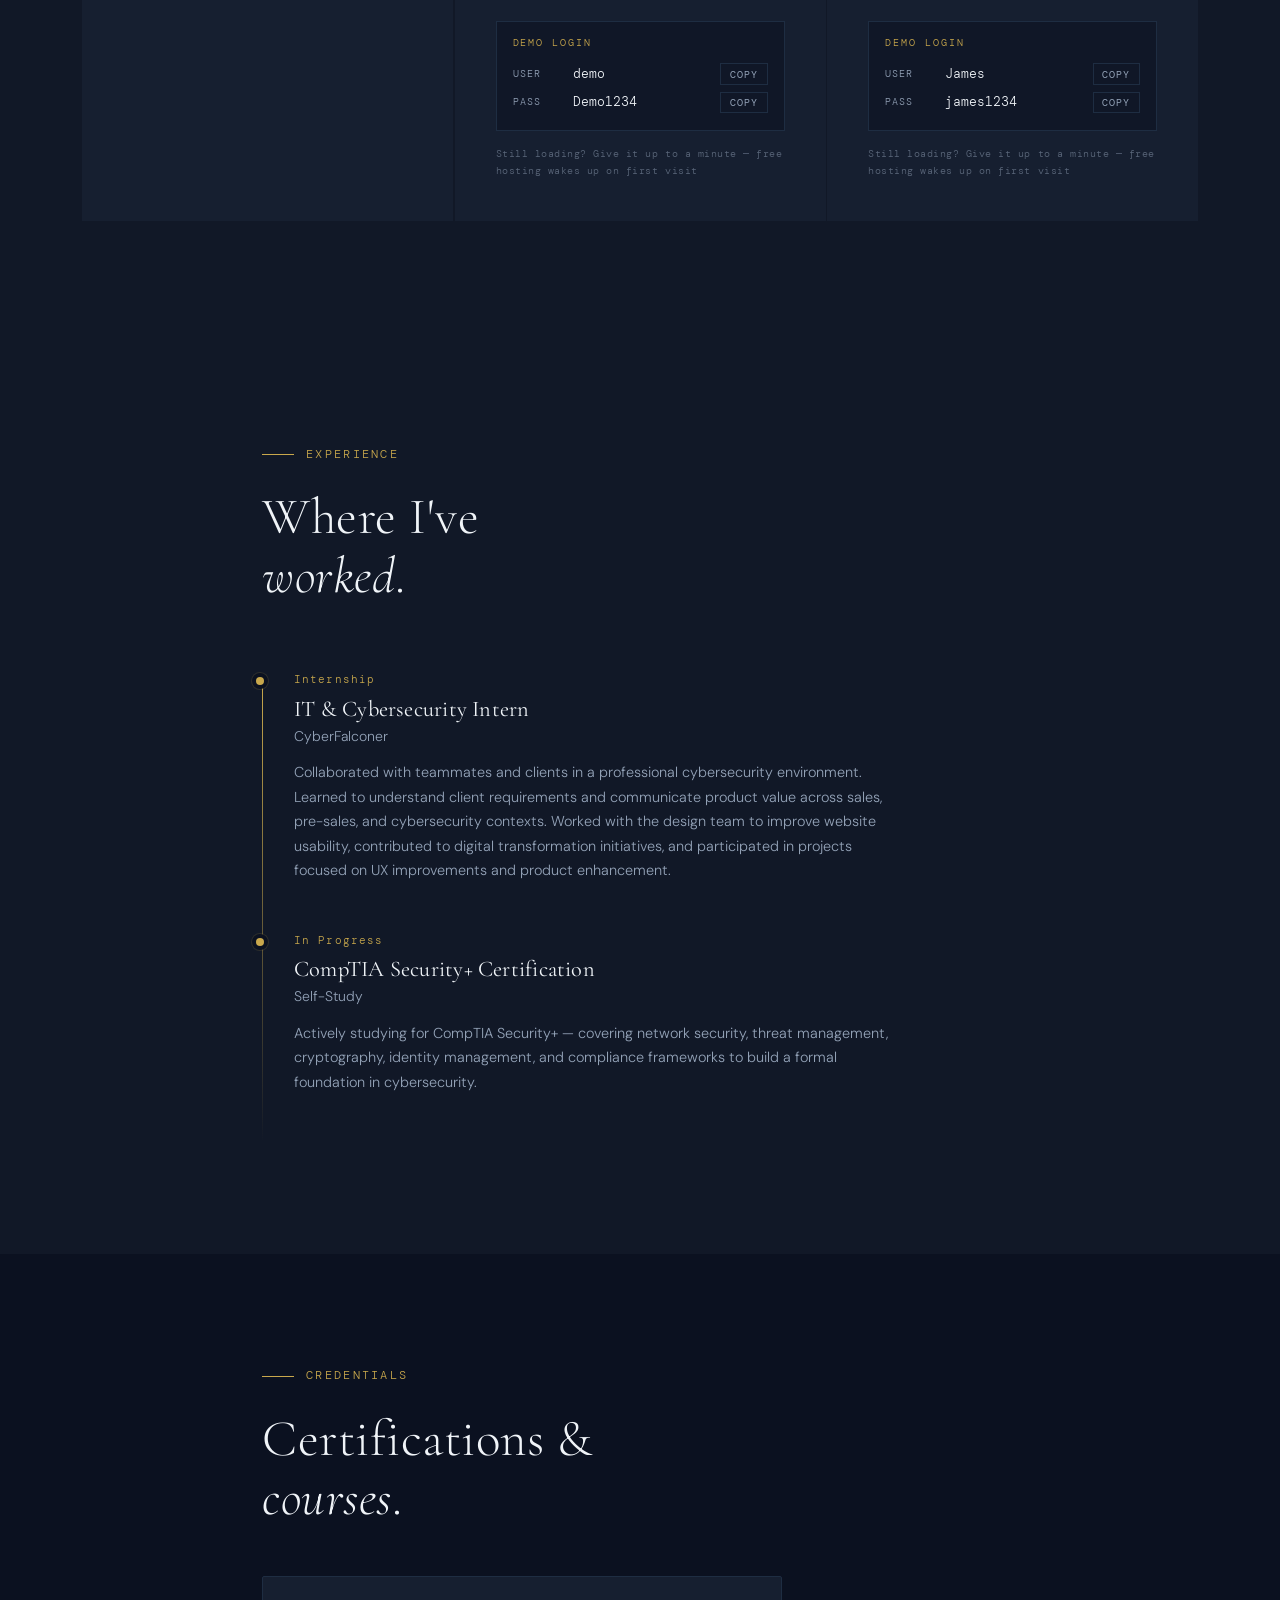
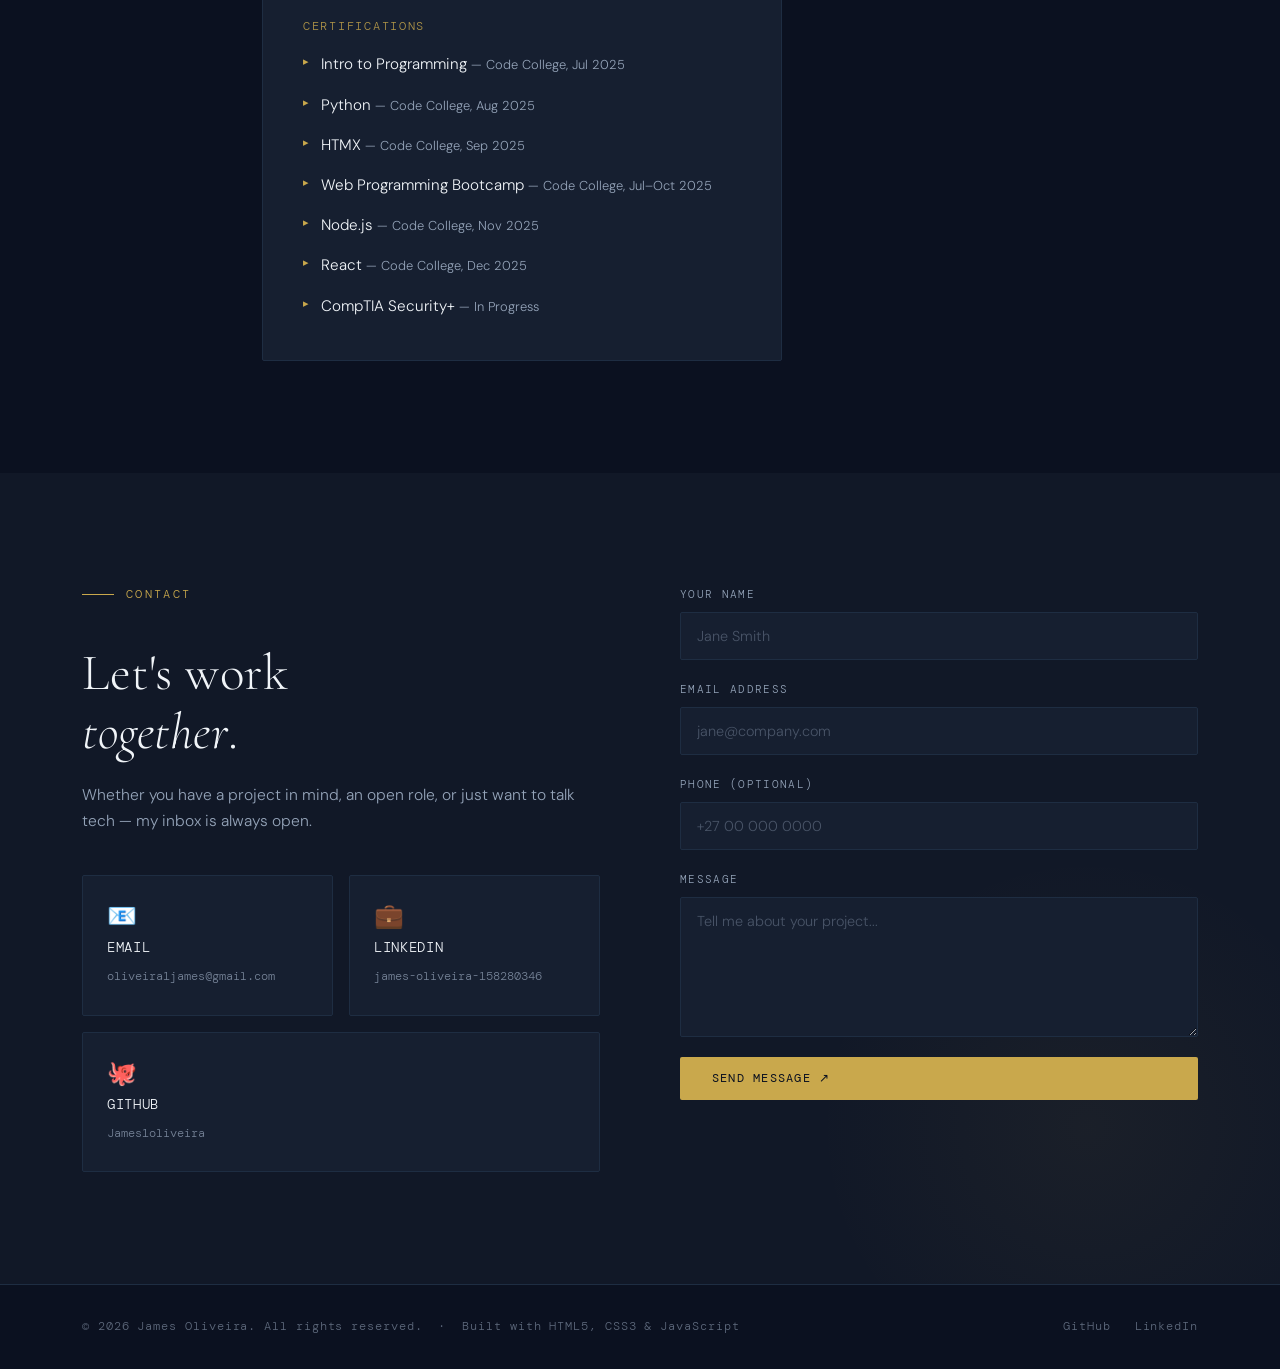
==== commit 8bd082ba: "Add files via upload" ====
--- a/James1oliveira.github.io.-main/index.html
+++ b/James1oliveira.github.io.-main/index.html
@@ -186,12 +186,14 @@
   ══════════════════════════════════ -->
   <section id="about" style="background: var(--navy-mid);">
     <div class="container">
-      <div class="about-grid">
-
+      <div class="about-grid no-photo">
+
+        <!-- Headshot hidden until a photo is added:
         <div class="about-image-wrap reveal">
-          <div class="about-image-placeholder">[ Replace with a professional headshot ]</div>
+          <img src="headshot.jpg" alt="James Oliveira">
           <div class="about-frame"></div>
         </div>
+        -->
 
         <div class="about-text">
           <p class="section-label">About Me</p>
@@ -249,17 +251,60 @@
 
       <div class="projects-grid">
 
-        <div class="project-card featured reveal" data-href="https://real-estate-hsno.onrender.com">
+        <div class="project-card featured reveal" data-href="https://fleetfrontend-9fus.onrender.com">
           <span class="project-num">01</span>
           <div class="project-arrow">↗</div>
-          <h3>Sahand Estate — Real Estate Platform</h3>
-          <p>Full-stack MERN real estate marketplace where users can browse, list, and search properties for sale or rent. Features property detail pages, search &amp; filter, Firebase image storage, and Google OAuth authentication.</p>
+          <h3>Fleet Manager — Full-Stack Fleet System</h3>
+          <p>Full-stack fleet management system for tracking vehicles, drivers, orders, maintenance and costs. Separate Admin, Dispatcher and Driver accounts with JWT login, a Node/Express REST API on MongoDB, and live updates over Socket.io.</p>
           <div class="project-tags">
-            <span class="project-tag">MongoDB</span>
-            <span class="project-tag">Express</span>
             <span class="project-tag">React</span>
             <span class="project-tag">Node.js</span>
-            <span class="project-tag">Firebase</span>
+            <span class="project-tag">Express</span>
+            <span class="project-tag">MongoDB</span>
+            <span class="project-tag">Socket.io</span>
+            <span class="project-tag">JWT</span>
+          </div>
+          <div class="project-links" style="position:relative;z-index:5;">
+            <a href="https://fleetfrontend-9fus.onrender.com" target="_blank" rel="noopener noreferrer" class="project-link">↗ Live Demo</a>
+            <span class="project-link-divider">·</span>
+            <a href="https://github.com/James1oliveira/fleetfrontend" target="_blank" rel="noopener noreferrer" class="project-link">GitHub</a>
+            <span class="project-link-divider">·</span>
+            <a href="https://www.youtube.com/watch?v=J_Q2_ZP9sjQ" target="_blank" rel="noopener noreferrer" class="project-link">▶ Watch Demo</a>
+          </div>
+          <div class="demo-login demo-login-wide">
+            <span class="demo-login-label">Demo logins</span>
+            <div class="demo-login-groups">
+            <div class="demo-login-group">
+              <span class="demo-login-role">Admin</span>
+              <div class="demo-login-row"><span class="demo-login-key">Email</span><code>sarah@mark.com</code><button type="button" class="demo-copy" aria-label="Copy admin email">Copy</button></div>
+              <div class="demo-login-row"><span class="demo-login-key">Pass</span><code>Sarah1234$</code><button type="button" class="demo-copy" aria-label="Copy admin password">Copy</button></div>
+            </div>
+            <div class="demo-login-group">
+              <span class="demo-login-role">Dispatcher</span>
+              <div class="demo-login-row"><span class="demo-login-key">Email</span><code>bob@dude.com</code><button type="button" class="demo-copy" aria-label="Copy dispatcher email">Copy</button></div>
+              <div class="demo-login-row"><span class="demo-login-key">Pass</span><code>Bob123</code><button type="button" class="demo-copy" aria-label="Copy dispatcher password">Copy</button></div>
+            </div>
+            <div class="demo-login-group">
+              <span class="demo-login-role">Driver</span>
+              <div class="demo-login-row"><span class="demo-login-key">Email</span><code>dave@t.com</code><button type="button" class="demo-copy" aria-label="Copy driver email">Copy</button></div>
+              <div class="demo-login-row"><span class="demo-login-key">Pass</span><code>Dave123</code><button type="button" class="demo-copy" aria-label="Copy driver password">Copy</button></div>
+            </div>
+            </div>
+          </div>
+          <span class="project-hint">Still loading? Give it up to a minute — free hosting wakes up on first visit</span>
+        </div>
+
+        <div class="project-card reveal reveal-delay-1" data-href="https://real-estate-hsno.onrender.com">
+          <span class="project-num">02</span>
+          <div class="project-arrow">↗</div>
+          <h3>Sahand Estate — Real Estate Platform</h3>
+          <p>Full-stack real estate marketplace built with Next.js where users can browse, search and filter properties for sale or rent. Signed-in users can create, edit and delete their own listings with up to six photos, stored on Cloudinary.</p>
+          <div class="project-tags">
+            <span class="project-tag">Next.js</span>
+            <span class="project-tag">React</span>
+            <span class="project-tag">MongoDB</span>
+            <span class="project-tag">NextAuth</span>
+            <span class="project-tag">Cloudinary</span>
           </div>
           <div class="project-links" style="position:relative;z-index:5;">
             <a href="https://real-estate-hsno.onrender.com" target="_blank" rel="noopener noreferrer" class="project-link">↗ Live Demo</a>
@@ -276,47 +321,15 @@
           <span class="project-hint">Still loading? Give it up to a minute — free hosting wakes up on first visit</span>
         </div>
 
-        <div class="project-card reveal reveal-delay-1" data-href="https://fleetfrontend-9fus.onrender.com">
-          <span class="project-num">02</span>
-          <div class="project-arrow">↗</div>
-          <h3>Fleet Manager — Vehicle Dashboard</h3>
-          <p>React-based fleet management frontend for tracking vehicles, drivers, and routes. Clean dashboard UI with real-time status indicators and assignment workflows.</p>
-          <div class="project-tags">
-            <span class="project-tag">React</span>
-            <span class="project-tag">REST API</span>
-            <span class="project-tag">Dashboard</span>
-          </div>
-          <div class="project-links" style="position:relative;z-index:5;">
-            <a href="https://fleetfrontend-9fus.onrender.com" target="_blank" rel="noopener noreferrer" class="project-link">↗ Live Demo</a>
-            <span class="project-link-divider">·</span>
-            <a href="https://github.com/James1oliveira/fleetfrontend" target="_blank" rel="noopener noreferrer" class="project-link">GitHub</a>
-            <span class="project-link-divider">·</span>
-            <a href="https://www.youtube.com/watch?v=J_Q2_ZP9sjQ" target="_blank" rel="noopener noreferrer" class="project-link">▶ Watch Demo</a>
-          </div>
-          <div class="demo-login">
-            <span class="demo-login-label">Demo logins</span>
-            <span class="demo-login-role">Admin</span>
-            <div class="demo-login-row"><span class="demo-login-key">Email</span><code>sarah@mark.com</code><button type="button" class="demo-copy" aria-label="Copy admin email">Copy</button></div>
-            <div class="demo-login-row"><span class="demo-login-key">Pass</span><code>Sarah1234$</code><button type="button" class="demo-copy" aria-label="Copy admin password">Copy</button></div>
-            <span class="demo-login-role">Dispatcher</span>
-            <div class="demo-login-row"><span class="demo-login-key">Email</span><code>bob@dude.com</code><button type="button" class="demo-copy" aria-label="Copy dispatcher email">Copy</button></div>
-            <div class="demo-login-row"><span class="demo-login-key">Pass</span><code>Bob123</code><button type="button" class="demo-copy" aria-label="Copy dispatcher password">Copy</button></div>
-            <span class="demo-login-role">Driver</span>
-            <div class="demo-login-row"><span class="demo-login-key">Email</span><code>dave@t.com</code><button type="button" class="demo-copy" aria-label="Copy driver email">Copy</button></div>
-            <div class="demo-login-row"><span class="demo-login-key">Pass</span><code>Dave123</code><button type="button" class="demo-copy" aria-label="Copy driver password">Copy</button></div>
-          </div>
-          <span class="project-hint">Still loading? Give it up to a minute — free hosting wakes up on first visit</span>
-        </div>
-
         <div class="project-card reveal reveal-delay-1" data-href="https://expense-tracker-qkkk.onrender.com">
           <span class="project-num">03</span>
           <div class="project-arrow">↗</div>
           <h3>Expense Tracker — Finance App</h3>
-          <p>React application for logging, categorising, and visualising personal income and expenses. Includes running balance, category breakdowns, and transaction history.</p>
+          <p>React app for keeping track of monthly spending in Rands. Set your salary, then add, edit and delete categorised expenses and watch your remaining balance update instantly.</p>
           <div class="project-tags">
             <span class="project-tag">React</span>
-            <span class="project-tag">Context API</span>
-            <span class="project-tag">Charts</span>
+            <span class="project-tag">Hooks</span>
+            <span class="project-tag">CSS</span>
           </div>
           <div class="project-links" style="position:relative;z-index:5;">
             <a href="https://expense-tracker-qkkk.onrender.com" target="_blank" rel="noopener noreferrer" class="project-link">↗ Live Demo</a>
@@ -332,36 +345,38 @@
           <span class="project-num">04</span>
           <div class="project-arrow">↗</div>
           <h3>ContactHub — Contact Management</h3>
-          <p>Django-powered contact management system with a full admin interface. Supports CRUD operations, tagging, search, and role-based access control.</p>
+          <p>Django contact manager with HTMX for a fast, no-reload experience. Add, search and delete contacts instantly, attach profile photos and documents through Cloudinary, and keep each user&#39;s contacts private behind a login.</p>
+          <div class="project-tags">
+            <span class="project-tag">Django</span>
+            <span class="project-tag">Python</span>
+            <span class="project-tag">HTMX</span>
+            <span class="project-tag">Cloudinary</span>
+          </div>
+          <div class="project-links" style="position:relative;z-index:5;">
+            <a href="https://contacthub-vqsi.onrender.com" target="_blank" rel="noopener noreferrer" class="project-link">↗ Live Demo</a>
+            <span class="project-link-divider">·</span>
+            <a href="https://github.com/James1oliveira/Contacthub" target="_blank" rel="noopener noreferrer" class="project-link">GitHub</a>
+            <span class="project-link-divider">·</span>
+            <a href="https://www.youtube.com/watch?v=19uMpp8bWXs" target="_blank" rel="noopener noreferrer" class="project-link">▶ Watch Demo</a>
+          </div>
+          <div class="demo-login">
+            <span class="demo-login-label">Demo login</span>
+            <div class="demo-login-row"><span class="demo-login-key">User</span><code>demo</code><button type="button" class="demo-copy" aria-label="Copy username">Copy</button></div>
+            <div class="demo-login-row"><span class="demo-login-key">Pass</span><code>Demo1234</code><button type="button" class="demo-copy" aria-label="Copy password">Copy</button></div>
+          </div>
+          <span class="project-hint">Still loading? Give it up to a minute — free hosting wakes up on first visit</span>
+        </div>
+
+        <div class="project-card reveal reveal-delay-2" data-href="https://service-manager-project.onrender.com">
+          <span class="project-num">05</span>
+          <div class="project-arrow">↗</div>
+          <h3>Service Manager — Job Tracking System</h3>
+          <p>Django app where customers log vehicle service requests with photos. Includes user registration and login, full create, view, edit and delete for services, Cloudinary image uploads and a permanent PostgreSQL database.</p>
           <div class="project-tags">
             <span class="project-tag">Django</span>
             <span class="project-tag">Python</span>
             <span class="project-tag">PostgreSQL</span>
-          </div>
-          <div class="project-links" style="position:relative;z-index:5;">
-            <a href="https://contacthub-vqsi.onrender.com" target="_blank" rel="noopener noreferrer" class="project-link">↗ Live Demo</a>
-            <span class="project-link-divider">·</span>
-            <a href="https://github.com/James1oliveira/Contacthub" target="_blank" rel="noopener noreferrer" class="project-link">GitHub</a>
-            <span class="project-link-divider">·</span>
-            <a href="https://www.youtube.com/watch?v=19uMpp8bWXs" target="_blank" rel="noopener noreferrer" class="project-link">▶ Watch Demo</a>
-          </div>
-          <div class="demo-login">
-            <span class="demo-login-label">Demo login</span>
-            <div class="demo-login-row"><span class="demo-login-key">User</span><code>demo</code><button type="button" class="demo-copy" aria-label="Copy username">Copy</button></div>
-            <div class="demo-login-row"><span class="demo-login-key">Pass</span><code>Demo1234</code><button type="button" class="demo-copy" aria-label="Copy password">Copy</button></div>
-          </div>
-          <span class="project-hint">Still loading? Give it up to a minute — free hosting wakes up on first visit</span>
-        </div>
-
-        <div class="project-card reveal reveal-delay-2" data-href="https://service-manager-project.onrender.com">
-          <span class="project-num">05</span>
-          <div class="project-arrow">↗</div>
-          <h3>Service Manager — Job Tracking System</h3>
-          <p>Django-based service management application for logging, assigning, and tracking service jobs. Features a full admin interface, job status workflows, and user-based access control.</p>
-          <div class="project-tags">
-            <span class="project-tag">Django</span>
-            <span class="project-tag">Python</span>
-            <span class="project-tag">PostgreSQL</span>
+            <span class="project-tag">Cloudinary</span>
           </div>
           <div class="project-links" style="position:relative;z-index:5;">
             <a href="https://service-manager-project.onrender.com" target="_blank" rel="noopener noreferrer" class="project-link">↗ Live Demo</a>
@@ -427,9 +442,9 @@
   <section id="credentials">
     <div class="container" style="max-width: 820px;">
       <p class="section-label reveal">Credentials</p>
-      <h2 class="reveal reveal-delay-1" style="margin-bottom:3rem;">Certifications &amp;<br><em>education</em>.</h2>
-
-      <div class="credentials-grid">
+      <h2 class="reveal reveal-delay-1" style="margin-bottom:3rem;">Certifications &amp;<br><em>courses</em>.</h2>
+
+      <div class="credentials-grid single">
         <div class="credential-card reveal">
           <p class="stack-group-label">Certifications</p>
           <ul class="credential-list">
@@ -442,12 +457,14 @@
             <li>CompTIA Security+ <span class="credential-status">— In Progress</span></li>
           </ul>
         </div>
+        <!-- Education hidden until details are added:
         <div class="credential-card reveal reveal-delay-1">
           <p class="stack-group-label">Education</p>
           <ul class="credential-list">
-            <li>[ Qualification ] <span class="credential-status">— [ Institution, Year ]</span></li>
+            <li>Qualification <span class="credential-status">— Institution, Year</span></li>
           </ul>
         </div>
+        -->
       </div>
     </div>
   </section>
@@ -480,12 +497,13 @@
               <span class="contact-card-label">GitHub</span>
               <span class="contact-card-sub">James1oliveira</span>
             </a>
-            <!-- TODO: replace # with a link to your actual CV PDF, e.g. /assets/James-Oliveira-CV.pdf -->
-            <a href="#" download class="contact-card">
+            <!-- Resume hidden until a CV PDF is added (upload it as James-Oliveira-CV.pdf):
+            <a href="James-Oliveira-CV.pdf" download class="contact-card">
               <span class="contact-card-icon">📄</span>
               <span class="contact-card-label">Resume</span>
-              <span class="contact-card-sub">Add CV file</span>
+              <span class="contact-card-sub">Download CV (PDF)</span>
             </a>
+            -->
           </div>
         </div>
 
@@ -529,7 +547,7 @@
   <footer>
     <div class="container">
       <div class="footer-inner">
-        <span class="footer-copy">© 2025 James Oliveira. All rights reserved. &nbsp;·&nbsp; Built with React, HTML5, CSS3 &amp; JavaScript</span>
+        <span class="footer-copy">© 2026 James Oliveira. All rights reserved. &nbsp;·&nbsp; Built with HTML5, CSS3 &amp; JavaScript</span>
         <div style="display:flex;gap:1.5rem;">
           <a href="https://github.com/James1oliveira" target="_blank" rel="noopener noreferrer" style="font-family:var(--font-mono);font-size:0.72rem;letter-spacing:0.08em;color:var(--slate);opacity:0.6;text-decoration:none;transition:color 0.3s;" onmouseover="this.style.color='var(--gold)';this.style.opacity='1'" onmouseout="this.style.color='var(--slate)';this.style.opacity='0.6'">GitHub</a>
           <a href="https://www.linkedin.com/in/james-oliveira-158280346/" target="_blank" rel="noopener noreferrer" style="font-family:var(--font-mono);font-size:0.72rem;letter-spacing:0.08em;color:var(--slate);opacity:0.6;text-decoration:none;transition:color 0.3s;" onmouseover="this.style.color='var(--gold)';this.style.opacity='1'" onmouseout="this.style.color='var(--slate)';this.style.opacity='0.6'">LinkedIn</a>
--- a/James1oliveira.github.io.-main/style.css
+++ b/James1oliveira.github.io.-main/style.css
@@ -0,0 +1,1225 @@
+/* ============================================
+   PORTFOLIO — Elegant & Professional
+   Developer / Engineer Edition
+   ============================================ */
+
+@import url('https://fonts.googleapis.com/css2?family=Cormorant+Garamond:ital,wght@0,300;0,400;0,600;1,300&family=DM+Mono:wght@300;400;500&family=DM+Sans:wght@300;400;500&display=swap');
+
+/* ── CSS Variables ── */
+:root {
+  --navy:       #0b1120;
+  --navy-mid:   #111827;
+  --navy-card:  #161f30;
+  --navy-border:#1e2d42;
+  --gold:       #c9a84c;
+  --gold-light: #e0c068;
+  --gold-dim:   rgba(201,168,76,0.15);
+  --slate:      #94a3b8;
+  --white:      #f0f4f8;
+  --white-dim:  rgba(240,244,248,0.07);
+
+  --font-display: 'Cormorant Garamond', Georgia, serif;
+  --font-mono:    'DM Mono', monospace;
+  --font-body:    'DM Sans', sans-serif;
+
+  --ease-out: cubic-bezier(0.16, 1, 0.3, 1);
+  --transition: 0.35s var(--ease-out);
+}
+
+/* ── Reset & Base ── */
+*, *::before, *::after { box-sizing: border-box; margin: 0; padding: 0; }
+
+html { scroll-behavior: smooth; }
+
+body {
+  background-color: var(--navy);
+  color: var(--white);
+  font-family: var(--font-body);
+  font-weight: 300;
+  font-size: 1rem;
+  line-height: 1.7;
+  overflow-x: hidden;
+  -webkit-font-smoothing: antialiased;
+}
+
+/* ── Grain Overlay ── */
+body::before {
+  content: '';
+  position: fixed;
+  inset: 0;
+  background-image: url("data:image/svg+xml,%3Csvg viewBox='0 0 512 512' xmlns='http://www.w3.org/2000/svg'%3E%3Cfilter id='n'%3E%3CfeTurbulence type='fractalNoise' baseFrequency='0.75' numOctaves='4' stitchTiles='stitch'/%3E%3C/filter%3E%3Crect width='100%25' height='100%25' filter='url(%23n)' opacity='1'/%3E%3C/svg%3E");
+  opacity: 0.03;
+  pointer-events: none;
+  z-index: 9999;
+}
+
+/* ── Scrollbar ── */
+::-webkit-scrollbar { width: 6px; }
+::-webkit-scrollbar-track { background: var(--navy); }
+::-webkit-scrollbar-thumb { background: var(--navy-border); border-radius: 3px; }
+::-webkit-scrollbar-thumb:hover { background: var(--gold); }
+
+/* ── Typography ── */
+h1, h2, h3, h4 {
+  font-family: var(--font-display);
+  font-weight: 300;
+  line-height: 1.15;
+  letter-spacing: 0.01em;
+}
+
+h1 { font-size: clamp(3rem, 8vw, 6.5rem); }
+h2 { font-size: clamp(2rem, 4vw, 3.5rem); }
+h3 { font-size: clamp(1.25rem, 2.5vw, 1.75rem); }
+
+p { color: var(--slate); font-size: 0.975rem; max-width: 62ch; }
+
+a { color: inherit; text-decoration: none; }
+
+.mono { font-family: var(--font-mono); font-size: 0.8rem; letter-spacing: 0.08em; }
+.gold { color: var(--gold); }
+.section-label {
+  font-family: var(--font-mono);
+  font-size: 0.72rem;
+  letter-spacing: 0.2em;
+  text-transform: uppercase;
+  color: var(--gold);
+  display: flex;
+  align-items: center;
+  gap: 0.75rem;
+  margin-bottom: 1.5rem;
+}
+.section-label::before {
+  content: '';
+  display: inline-block;
+  width: 2rem;
+  height: 1px;
+  background: var(--gold);
+}
+
+/* ── Layout ── */
+.container {
+  width: 100%;
+  max-width: 1180px;
+  margin: 0 auto;
+  padding: 0 2rem;
+}
+
+section { padding: 7rem 0; }
+
+/* ── Navigation ── */
+nav {
+  position: fixed;
+  top: 0;
+  left: 0;
+  right: 0;
+  z-index: 100;
+  padding: 1.5rem 0;
+  transition: var(--transition);
+}
+
+nav.scrolled {
+  background: rgba(11,17,32,0.92);
+  backdrop-filter: blur(16px);
+  padding: 1rem 0;
+  border-bottom: 1px solid var(--navy-border);
+}
+
+.nav-inner {
+  display: flex;
+  align-items: center;
+  justify-content: space-between;
+}
+
+.nav-logo {
+  font-family: var(--font-display);
+  font-size: 1.5rem;
+  font-weight: 600;
+  color: var(--white);
+  letter-spacing: 0.02em;
+}
+
+.nav-logo span { color: var(--gold); }
+
+.nav-links {
+  display: flex;
+  align-items: center;
+  gap: 2.5rem;
+  list-style: none;
+}
+
+.nav-links a {
+  font-family: var(--font-mono);
+  font-size: 0.78rem;
+  letter-spacing: 0.1em;
+  text-transform: uppercase;
+  color: var(--slate);
+  transition: color var(--transition);
+  position: relative;
+}
+
+.nav-links a::after {
+  content: '';
+  position: absolute;
+  bottom: -4px;
+  left: 0;
+  width: 0;
+  height: 1px;
+  background: var(--gold);
+  transition: width var(--transition);
+}
+
+.nav-links a:hover { color: var(--white); }
+.nav-links a:hover::after { width: 100%; }
+
+.nav-cta {
+  font-family: var(--font-mono);
+  font-size: 0.75rem;
+  letter-spacing: 0.1em;
+  text-transform: uppercase;
+  color: var(--gold) !important;
+  border: 1px solid var(--gold);
+  padding: 0.5rem 1.25rem;
+  border-radius: 2px;
+  transition: background var(--transition), color var(--transition) !important;
+}
+
+.nav-cta:hover {
+  background: var(--gold) !important;
+  color: var(--navy) !important;
+}
+
+.nav-cta::after { display: none !important; }
+
+/* ── Hero ── */
+#hero {
+  min-height: 100vh;
+  display: flex;
+  align-items: center;
+  position: relative;
+  overflow: hidden;
+  padding: 10rem 0 6rem;
+}
+
+.hero-bg {
+  position: absolute;
+  inset: 0;
+  background:
+    radial-gradient(ellipse 60% 60% at 70% 50%, rgba(201,168,76,0.06) 0%, transparent 70%),
+    radial-gradient(ellipse 40% 80% at 10% 90%, rgba(46,109,164,0.08) 0%, transparent 60%);
+  pointer-events: none;
+}
+
+.hero-grid-lines {
+  position: absolute;
+  inset: 0;
+  background-image:
+    linear-gradient(rgba(240,244,248,0.03) 1px, transparent 1px),
+    linear-gradient(90deg, rgba(240,244,248,0.03) 1px, transparent 1px);
+  background-size: 60px 60px;
+  pointer-events: none;
+}
+
+.hero-content { position: relative; z-index: 1; }
+
+.hero-eyebrow {
+  font-family: var(--font-mono);
+  font-size: 0.78rem;
+  letter-spacing: 0.25em;
+  text-transform: uppercase;
+  color: var(--gold);
+  margin-bottom: 1.5rem;
+  opacity: 0;
+  animation: fadeUp 0.8s var(--ease-out) 0.2s forwards;
+}
+
+.hero-title {
+  opacity: 0;
+  animation: fadeUp 0.9s var(--ease-out) 0.35s forwards;
+  margin-bottom: 0.25rem;
+}
+
+.hero-title em {
+  font-style: italic;
+  color: var(--gold);
+}
+
+.hero-subtitle {
+  font-family: var(--font-display);
+  font-size: clamp(1.25rem, 2.5vw, 2rem);
+  font-weight: 300;
+  color: var(--slate);
+  margin-bottom: 2rem;
+  opacity: 0;
+  animation: fadeUp 0.9s var(--ease-out) 0.5s forwards;
+}
+
+.hero-desc {
+  font-size: 1rem;
+  color: var(--slate);
+  max-width: 50ch;
+  margin-bottom: 3rem;
+  opacity: 0;
+  animation: fadeUp 0.9s var(--ease-out) 0.65s forwards;
+}
+
+.hero-actions {
+  display: flex;
+  gap: 1.25rem;
+  align-items: center;
+  flex-wrap: wrap;
+  opacity: 0;
+  animation: fadeUp 0.9s var(--ease-out) 0.8s forwards;
+}
+
+.hero-scroll {
+  position: absolute;
+  bottom: 2.5rem;
+  left: 50%;
+  transform: translateX(-50%);
+  display: flex;
+  flex-direction: column;
+  align-items: center;
+  gap: 0.5rem;
+  font-family: var(--font-mono);
+  font-size: 0.65rem;
+  letter-spacing: 0.15em;
+  text-transform: uppercase;
+  color: var(--slate);
+  opacity: 0.5;
+  animation: fadeIn 1s ease 1.5s forwards;
+}
+
+.scroll-line {
+  width: 1px;
+  height: 48px;
+  background: linear-gradient(to bottom, var(--gold), transparent);
+  animation: scrollPulse 2s ease-in-out infinite;
+}
+
+/* ── Buttons ── */
+.btn {
+  display: inline-flex;
+  align-items: center;
+  gap: 0.6rem;
+  font-family: var(--font-mono);
+  font-size: 0.78rem;
+  letter-spacing: 0.1em;
+  text-transform: uppercase;
+  padding: 0.85rem 2rem;
+  border-radius: 2px;
+  border: none;
+  cursor: pointer;
+  transition: var(--transition);
+  text-decoration: none;
+}
+
+.btn-primary {
+  background: var(--gold);
+  color: var(--navy);
+}
+
+.btn-primary:hover {
+  background: var(--gold-light);
+  transform: translateY(-2px);
+  box-shadow: 0 12px 32px rgba(201,168,76,0.25);
+}
+
+.btn-outline {
+  background: transparent;
+  color: var(--white);
+  border: 1px solid var(--navy-border);
+}
+
+.btn-outline:hover {
+  border-color: var(--gold);
+  color: var(--gold);
+  transform: translateY(-2px);
+}
+
+/* ── Stats Strip ── */
+.stats-strip {
+  border-top: 1px solid var(--navy-border);
+  border-bottom: 1px solid var(--navy-border);
+  padding: 3rem 0;
+  background: rgba(22,31,48,0.4);
+}
+
+.stats-grid {
+  display: grid;
+  grid-template-columns: repeat(4, 1fr);
+  gap: 2rem;
+  text-align: center;
+}
+
+.stat-number {
+  font-family: var(--font-display);
+  font-size: clamp(2rem, 4vw, 3rem);
+  font-weight: 300;
+  color: var(--gold);
+  display: block;
+  line-height: 1;
+  margin-bottom: 0.5rem;
+}
+
+.stat-label {
+  font-family: var(--font-mono);
+  font-size: 0.7rem;
+  letter-spacing: 0.15em;
+  text-transform: uppercase;
+  color: var(--slate);
+}
+
+/* ── About ── */
+.about-grid {
+  display: grid;
+  grid-template-columns: 1fr 1fr;
+  gap: 5rem;
+  align-items: center;
+}
+
+.about-image-wrap {
+  position: relative;
+}
+
+.about-image {
+  width: 100%;
+  aspect-ratio: 3/4;
+  object-fit: cover;
+  border-radius: 2px;
+  filter: grayscale(20%);
+}
+
+.about-image-placeholder {
+  width: 100%;
+  aspect-ratio: 3/4;
+  background: var(--navy-card);
+  border: 1px solid var(--navy-border);
+  border-radius: 2px;
+  display: flex;
+  align-items: center;
+  justify-content: center;
+  color: var(--slate);
+  font-family: var(--font-mono);
+  font-size: 0.75rem;
+  letter-spacing: 0.1em;
+}
+
+.about-frame {
+  position: absolute;
+  inset: -12px;
+  border: 1px solid var(--gold-dim);
+  border-radius: 2px;
+  pointer-events: none;
+  z-index: -1;
+}
+
+.about-text h2 { margin-bottom: 1.5rem; }
+.about-text p { margin-bottom: 1.25rem; }
+
+.skills-grid {
+  display: grid;
+  grid-template-columns: repeat(2, 1fr);
+  gap: 0.5rem;
+  margin-top: 2rem;
+}
+
+.skill-tag {
+  font-family: var(--font-mono);
+  font-size: 0.75rem;
+  letter-spacing: 0.05em;
+  color: var(--slate);
+  padding: 0.5rem 0.75rem;
+  border: 1px solid var(--navy-border);
+  border-radius: 2px;
+  transition: var(--transition);
+  display: flex;
+  align-items: center;
+  gap: 0.5rem;
+}
+
+.skill-tag::before {
+  content: '▸';
+  color: var(--gold);
+  font-size: 0.6rem;
+}
+
+.skill-tag:hover {
+  border-color: var(--gold-dim);
+  color: var(--white);
+  background: var(--gold-dim);
+}
+
+/* ── Projects ── */
+#projects { background: var(--navy-mid); }
+
+.projects-header {
+  display: flex;
+  align-items: flex-end;
+  justify-content: space-between;
+  margin-bottom: 4rem;
+  gap: 2rem;
+}
+
+.projects-grid {
+  display: grid;
+  grid-template-columns: repeat(3, 1fr);
+  gap: 1.5px;
+}
+
+.project-card {
+  background: var(--navy-card);
+  padding: 2.5rem;
+  position: relative;
+  overflow: hidden;
+  transition: var(--transition);
+  cursor: pointer;
+  border: 1px solid transparent;
+}
+
+.project-card::before {
+  content: '';
+  position: absolute;
+  inset: 0;
+  background: linear-gradient(135deg, var(--gold-dim), transparent);
+  opacity: 0;
+  transition: opacity var(--transition);
+}
+
+.project-card:hover {
+  border-color: var(--navy-border);
+  transform: translateY(-4px);
+  box-shadow: 0 24px 64px rgba(0,0,0,0.4);
+}
+
+.project-card:hover::before { opacity: 1; }
+
+.project-card.featured {
+  grid-column: span 2;
+}
+
+.project-num {
+  font-family: var(--font-mono);
+  font-size: 0.65rem;
+  letter-spacing: 0.2em;
+  color: var(--gold);
+  opacity: 0.6;
+  margin-bottom: 1.5rem;
+}
+
+.project-card h3 {
+  margin-bottom: 0.75rem;
+  transition: color var(--transition);
+}
+
+.project-card:hover h3 { color: var(--gold); }
+
+.project-card p {
+  font-size: 0.9rem;
+  margin-bottom: 1.75rem;
+}
+
+.project-tags {
+  display: flex;
+  flex-wrap: wrap;
+  gap: 0.5rem;
+  margin-bottom: 2rem;
+}
+
+.project-tag {
+  font-family: var(--font-mono);
+  font-size: 0.65rem;
+  letter-spacing: 0.1em;
+  text-transform: uppercase;
+  color: var(--gold);
+  background: var(--gold-dim);
+  padding: 0.25rem 0.65rem;
+  border-radius: 1px;
+}
+
+.project-links {
+  display: flex;
+  gap: 1rem;
+  align-items: center;
+}
+
+.project-link {
+  font-family: var(--font-mono);
+  font-size: 0.72rem;
+  letter-spacing: 0.1em;
+  text-transform: uppercase;
+  color: var(--slate);
+  display: flex;
+  align-items: center;
+  gap: 0.4rem;
+  transition: color var(--transition);
+}
+
+.project-link:hover { color: var(--gold); }
+
+.project-link-divider {
+  color: var(--navy-border);
+  font-size: 0.72rem;
+}
+
+.project-hint {
+  display: block;
+  font-family: var(--font-mono);
+  font-size: 0.65rem;
+  letter-spacing: 0.05em;
+  color: var(--slate);
+  opacity: 0.55;
+  margin-top: 0.85rem;
+}
+
+.project-arrow {
+  position: absolute;
+  top: 2.5rem;
+  right: 2.5rem;
+  width: 36px;
+  height: 36px;
+  border: 1px solid var(--navy-border);
+  border-radius: 50%;
+  display: flex;
+  align-items: center;
+  justify-content: center;
+  font-size: 0.75rem;
+  color: var(--slate);
+  transition: var(--transition);
+}
+
+.project-card:hover .project-arrow {
+  background: var(--gold);
+  border-color: var(--gold);
+  color: var(--navy);
+  transform: rotate(45deg);
+}
+
+/* ── Experience ── */
+.timeline {
+  position: relative;
+  padding-left: 2rem;
+}
+
+.timeline::before {
+  content: '';
+  position: absolute;
+  left: 0;
+  top: 0.5rem;
+  bottom: 0;
+  width: 1px;
+  background: linear-gradient(to bottom, var(--gold), transparent);
+}
+
+.timeline-item {
+  position: relative;
+  padding-bottom: 3rem;
+}
+
+.timeline-item::before {
+  content: '';
+  position: absolute;
+  left: -2.4rem;
+  top: 0.45rem;
+  width: 8px;
+  height: 8px;
+  background: var(--gold);
+  border-radius: 50%;
+  box-shadow: 0 0 0 4px var(--navy), 0 0 0 5px var(--gold-dim);
+}
+
+.timeline-period {
+  font-family: var(--font-mono);
+  font-size: 0.7rem;
+  letter-spacing: 0.1em;
+  color: var(--gold);
+  margin-bottom: 0.4rem;
+}
+
+.timeline-role {
+  font-family: var(--font-display);
+  font-size: 1.4rem;
+  font-weight: 400;
+  margin-bottom: 0.2rem;
+}
+
+.timeline-company {
+  font-size: 0.875rem;
+  color: var(--slate);
+  margin-bottom: 0.75rem;
+}
+
+.timeline-desc {
+  font-size: 0.9rem;
+  max-width: 60ch;
+}
+
+/* ── Contact ── */
+#contact {
+  background: var(--navy-mid);
+  position: relative;
+  overflow: hidden;
+}
+
+#contact::before {
+  content: '';
+  position: absolute;
+  bottom: -20%;
+  right: -10%;
+  width: 50vw;
+  height: 50vw;
+  background: radial-gradient(circle, rgba(201,168,76,0.05), transparent 60%);
+  pointer-events: none;
+}
+
+.contact-grid {
+  display: grid;
+  grid-template-columns: 1fr 1fr;
+  gap: 5rem;
+  align-items: start;
+}
+
+.contact-left h2 { margin-bottom: 1.25rem; }
+.contact-left p { margin-bottom: 2.5rem; }
+
+.contact-socials {
+  display: flex;
+  flex-direction: column;
+  gap: 0.75rem;
+}
+
+.contact-social-link {
+  display: flex;
+  align-items: center;
+  gap: 1rem;
+  font-family: var(--font-mono);
+  font-size: 0.78rem;
+  letter-spacing: 0.08em;
+  color: var(--slate);
+  padding: 0.75rem 0;
+  border-bottom: 1px solid var(--navy-border);
+  transition: color var(--transition);
+}
+
+.contact-social-link:hover { color: var(--gold); }
+
+.contact-social-icon {
+  width: 36px;
+  height: 36px;
+  border: 1px solid var(--navy-border);
+  border-radius: 2px;
+  display: flex;
+  align-items: center;
+  justify-content: center;
+  font-size: 0.85rem;
+  transition: var(--transition);
+}
+
+.contact-social-link:hover .contact-social-icon {
+  border-color: var(--gold);
+  background: var(--gold-dim);
+  color: var(--gold);
+}
+
+/* ── Form ── */
+.contact-form { display: flex; flex-direction: column; gap: 1.25rem; }
+
+.form-group { display: flex; flex-direction: column; gap: 0.5rem; }
+
+.form-group label {
+  font-family: var(--font-mono);
+  font-size: 0.7rem;
+  letter-spacing: 0.12em;
+  text-transform: uppercase;
+  color: var(--slate);
+}
+
+.form-group input,
+.form-group textarea {
+  background: var(--navy-card);
+  border: 1px solid var(--navy-border);
+  border-radius: 2px;
+  padding: 0.875rem 1rem;
+  color: var(--white);
+  font-family: var(--font-body);
+  font-size: 0.9rem;
+  font-weight: 300;
+  transition: border-color var(--transition);
+  outline: none;
+  resize: vertical;
+}
+
+.form-group input:focus,
+.form-group textarea:focus {
+  border-color: var(--gold);
+  box-shadow: 0 0 0 3px var(--gold-dim);
+}
+
+.form-group input::placeholder,
+.form-group textarea::placeholder { color: rgba(148,163,184,0.4); }
+
+textarea { min-height: 140px; }
+
+/* ── Footer ── */
+footer {
+  padding: 2rem 0;
+  border-top: 1px solid var(--navy-border);
+}
+
+.footer-inner {
+  display: flex;
+  align-items: center;
+  justify-content: space-between;
+  gap: 1rem;
+  flex-wrap: wrap;
+}
+
+.footer-copy {
+  font-family: var(--font-mono);
+  font-size: 0.72rem;
+  letter-spacing: 0.08em;
+  color: var(--slate);
+  opacity: 0.6;
+}
+
+/* ── Reveal Animations ── */
+.reveal {
+  opacity: 0;
+  transform: translateY(24px);
+  transition: opacity 0.8s var(--ease-out), transform 0.8s var(--ease-out);
+}
+
+.reveal.visible {
+  opacity: 1;
+  transform: translateY(0);
+}
+
+.reveal-delay-1 { transition-delay: 0.1s; }
+.reveal-delay-2 { transition-delay: 0.2s; }
+.reveal-delay-3 { transition-delay: 0.3s; }
+.reveal-delay-4 { transition-delay: 0.4s; }
+
+@keyframes fadeUp {
+  from { opacity: 0; transform: translateY(20px); }
+  to   { opacity: 1; transform: translateY(0); }
+}
+
+@keyframes fadeIn {
+  from { opacity: 0; }
+  to   { opacity: 0.5; }
+}
+
+@keyframes scrollPulse {
+  0%, 100% { transform: scaleY(1); opacity: 1; }
+  50%       { transform: scaleY(0.6); opacity: 0.4; }
+}
+
+/* ── Responsive ── */
+@media (max-width: 1024px) {
+  .projects-grid { grid-template-columns: repeat(2, 1fr); }
+  .project-card.featured { grid-column: span 2; }
+  .about-grid { grid-template-columns: 1fr; gap: 3rem; }
+  .about-image-wrap { max-width: 380px; }
+  .stats-grid { grid-template-columns: repeat(2, 1fr); }
+}
+
+@media (max-width: 768px) {
+  section { padding: 5rem 0; }
+  .nav-links { display: none; }
+  .projects-grid { grid-template-columns: 1fr; }
+  .project-card.featured { grid-column: span 1; }
+  .contact-grid { grid-template-columns: 1fr; gap: 3rem; }
+  .projects-header { flex-direction: column; align-items: flex-start; }
+}
+
+@media (max-width: 480px) {
+  .container { padding: 0 1.25rem; }
+  .stats-grid { grid-template-columns: repeat(2, 1fr); gap: 1.5rem; }
+  .hero-actions { flex-direction: column; align-items: flex-start; }
+  .skills-grid { grid-template-columns: 1fr; }
+}
+
+/* ── Services Grid ── */
+.services-grid {
+  display: grid;
+  grid-template-columns: repeat(3, 1fr);
+  gap: 1.5rem;
+}
+
+.service-card {
+  background: var(--navy-card);
+  border: 1px solid var(--navy-border);
+  border-radius: 2px;
+  padding: 2.5rem 2rem;
+  transition: var(--transition);
+  position: relative;
+  overflow: hidden;
+}
+
+.service-card::before {
+  content: '';
+  position: absolute;
+  top: 0; left: 0; right: 0;
+  height: 2px;
+  background: linear-gradient(to right, var(--gold), transparent);
+  opacity: 0;
+  transition: opacity var(--transition);
+}
+
+.service-card:hover {
+  border-color: var(--navy-border);
+  transform: translateY(-4px);
+  box-shadow: 0 20px 50px rgba(0,0,0,0.3);
+}
+
+.service-card:hover::before { opacity: 1; }
+
+.service-icon {
+  width: 52px;
+  height: 52px;
+  background: var(--gold-dim);
+  border: 1px solid rgba(201,168,76,0.2);
+  border-radius: 2px;
+  display: flex;
+  align-items: center;
+  justify-content: center;
+  color: var(--gold);
+  margin-bottom: 1.5rem;
+}
+
+.service-card h3 {
+  font-size: 1.1rem;
+  margin-bottom: 0.75rem;
+  color: var(--white);
+}
+
+.service-card p { font-size: 0.9rem; max-width: none; }
+
+/* ── Mini Projects Grid ── */
+.mini-projects-grid {
+  display: grid;
+  grid-template-columns: repeat(3, 1fr);
+  gap: 1.25rem;
+}
+
+.mini-card {
+  background: var(--navy-card);
+  border: 1px solid var(--navy-border);
+  border-radius: 2px;
+  padding: 2rem;
+  transition: var(--transition);
+  position: relative;
+}
+
+.mini-card:hover {
+  border-color: rgba(201,168,76,0.3);
+  transform: translateY(-3px);
+  box-shadow: 0 16px 40px rgba(0,0,0,0.3);
+}
+
+.mini-card h3 {
+  font-size: 1.05rem;
+  margin-bottom: 0.6rem;
+  margin-top: 0.4rem;
+}
+
+.mini-card p { font-size: 0.875rem; max-width: none; }
+
+/* ── Responsive additions ── */
+@media (max-width: 1024px) {
+  .services-grid { grid-template-columns: 1fr 1fr; }
+  .mini-projects-grid { grid-template-columns: repeat(2, 1fr); }
+}
+
+@media (max-width: 768px) {
+  .services-grid { grid-template-columns: 1fr; }
+  .mini-projects-grid { grid-template-columns: 1fr; }
+}
+
+/* ============================================
+   ADDITIONS — Recruiter-focused improvements
+   ============================================ */
+
+/* ── Hero quick-scan tech row ── */
+.hero-tech-row {
+  display: flex;
+  flex-wrap: wrap;
+  gap: 0.6rem 1.5rem;
+  margin: 0 0 2.5rem;
+}
+
+.hero-tech-item {
+  font-family: var(--font-mono);
+  font-size: 0.8rem;
+  letter-spacing: 0.02em;
+  color: var(--gold);
+  opacity: 0.9;
+}
+
+/* ── Tech Stack section ── */
+.stack-groups {
+  display: grid;
+  grid-template-columns: repeat(4, 1fr);
+  gap: 2.5rem 2rem;
+}
+
+.stack-group-label {
+  font-family: var(--font-mono);
+  font-size: 0.72rem;
+  letter-spacing: 0.15em;
+  text-transform: uppercase;
+  color: var(--gold);
+  opacity: 0.85;
+  margin-bottom: 1rem;
+}
+
+.stack-group .skills-grid {
+  grid-template-columns: 1fr;
+  margin-top: 0;
+}
+
+/* ── Availability badges (About) ── */
+.badge-row {
+  display: flex;
+  flex-wrap: wrap;
+  gap: 0.75rem;
+  margin-top: 2rem;
+}
+
+.badge-pill {
+  font-family: var(--font-mono);
+  font-size: 0.75rem;
+  letter-spacing: 0.03em;
+  padding: 0.5rem 1rem;
+  border: 1px solid var(--navy-border);
+  border-radius: 999px;
+  color: var(--slate);
+  white-space: nowrap;
+  transition: var(--transition);
+}
+
+.badge-pill:hover {
+  border-color: var(--gold-dim);
+  color: var(--white);
+}
+
+/* ── Project screenshot placeholder ── */
+.project-shot {
+  position: relative;
+  width: 100%;
+  aspect-ratio: 16 / 9;
+  margin-bottom: 1.75rem;
+  border-radius: 2px;
+  border: 1.5px dashed var(--navy-border);
+  background: linear-gradient(135deg, var(--navy-mid), rgba(240,244,248,0.03));
+  display: flex;
+  align-items: center;
+  justify-content: center;
+  font-family: var(--font-mono);
+  font-size: 0.72rem;
+  letter-spacing: 0.1em;
+  text-transform: uppercase;
+  color: var(--slate);
+  opacity: 0.6;
+}
+
+/* To use a real screenshot on a given .project-card:
+   replace the .project-shot div with:
+   <img class="project-shot-img" src="images/your-screenshot.png" alt="..."> and add:
+   .project-shot-img { width:100%; aspect-ratio:16/9; object-fit:cover; border-radius:2px; margin-bottom:1.75rem; } */
+
+.project-card.featured .project-shot {
+  aspect-ratio: 21 / 9;
+}
+
+/* ── Certifications & Education ── */
+.credentials-grid {
+  display: grid;
+  grid-template-columns: repeat(2, 1fr);
+  gap: 2.5rem;
+  align-items: start;
+}
+
+.credential-card {
+  background: var(--navy-card);
+  border: 1px solid var(--navy-border);
+  border-radius: 2px;
+  padding: 2.5rem;
+}
+
+.credential-list {
+  list-style: none;
+  display: flex;
+  flex-direction: column;
+  gap: 0.9rem;
+  margin-top: 1rem;
+}
+
+.credential-list li {
+  font-size: 0.95rem;
+  color: var(--white);
+  padding-left: 1.15rem;
+  position: relative;
+}
+
+.credential-list li::before {
+  content: '▸';
+  position: absolute;
+  left: 0;
+  color: var(--gold);
+  font-size: 0.7rem;
+}
+
+.credential-status {
+  color: var(--slate);
+  font-size: 0.85em;
+}
+
+/* ── Responsive additions ── */
+@media (max-width: 1024px) {
+  .stack-groups { grid-template-columns: repeat(2, 1fr); }
+}
+
+@media (max-width: 768px) {
+  .stack-groups { grid-template-columns: 1fr; }
+  .credentials-grid { grid-template-columns: 1fr; }
+}
+
+/* ── Contact — clickable cards ── */
+.contact-cards {
+  display: grid;
+  grid-template-columns: repeat(2, 1fr);
+  gap: 1rem;
+  margin-top: 0.5rem;
+}
+
+.contact-card {
+  display: flex;
+  flex-direction: column;
+  gap: 0.5rem;
+  background: var(--navy-card);
+  border: 1px solid var(--navy-border);
+  border-radius: 2px;
+  padding: 1.75rem 1.5rem;
+  transition: var(--transition);
+}
+
+.contact-card:hover {
+  border-color: var(--gold);
+  background: var(--gold-dim);
+  transform: translateY(-3px);
+  box-shadow: 0 16px 40px rgba(0,0,0,0.3);
+}
+
+.contact-card-icon {
+  font-size: 1.5rem;
+  line-height: 1;
+}
+
+.contact-card-label {
+  font-family: var(--font-mono);
+  font-size: 0.85rem;
+  letter-spacing: 0.05em;
+  text-transform: uppercase;
+  color: var(--white);
+  transition: color var(--transition);
+}
+
+.contact-card:hover .contact-card-label { color: var(--gold); }
+
+.contact-card-sub {
+  font-family: var(--font-mono);
+  font-size: 0.72rem;
+  color: var(--slate);
+  opacity: 0.75;
+  word-break: break-word;
+}
+
+@media (max-width: 480px) {
+  .contact-cards { grid-template-columns: 1fr; }
+}
+
+/* ── Demo logins on project cards ── */
+.demo-login {
+  position: relative;
+  z-index: 5;
+  margin-top: 1.25rem;
+  padding: 0.85rem 1rem;
+  border: 1px solid var(--navy-border);
+  background: rgba(11,17,32,0.55);
+  cursor: default;
+  max-width: 360px;
+}
+.demo-login-label {
+  display: block;
+  font-family: var(--font-mono);
+  font-size: 0.62rem;
+  letter-spacing: 0.2em;
+  text-transform: uppercase;
+  color: var(--gold);
+  margin-bottom: 0.5rem;
+}
+.demo-login-row {
+  display: flex;
+  align-items: center;
+  gap: 0.75rem;
+  padding: 0.2rem 0;
+}
+.demo-login-key {
+  font-family: var(--font-mono);
+  font-size: 0.65rem;
+  letter-spacing: 0.1em;
+  text-transform: uppercase;
+  color: var(--slate);
+  width: 3rem;
+  flex-shrink: 0;
+}
+.demo-login-row code {
+  font-family: var(--font-mono);
+  font-size: 0.8rem;
+  color: var(--white);
+  flex: 1;
+  min-width: 0;
+  overflow-wrap: anywhere;
+  user-select: all;
+}
+.demo-copy {
+  font-family: var(--font-mono);
+  font-size: 0.6rem;
+  letter-spacing: 0.1em;
+  text-transform: uppercase;
+  color: var(--slate);
+  background: transparent;
+  border: 1px solid var(--navy-border);
+  padding: 0.2rem 0.55rem;
+  cursor: pointer;
+  transition: color var(--transition), border-color var(--transition);
+  flex-shrink: 0;
+}
+.demo-copy:hover { color: var(--gold); border-color: var(--gold); }
+.demo-login-role {
+  display: block;
+  font-family: var(--font-mono);
+  font-size: 0.6rem;
+  letter-spacing: 0.15em;
+  text-transform: uppercase;
+  color: var(--slate);
+  opacity: 0.7;
+  margin: 0.4rem 0 0.1rem;
+}
+.demo-login-role:first-of-type { margin-top: 0; }
+
+/* ── Layout tweaks: no headshot / single credentials card / odd contact cards ── */
+.about-grid.no-photo { grid-template-columns: 1fr; max-width: 760px; }
+.credentials-grid.single { grid-template-columns: 1fr; max-width: 520px; }
+.contact-cards > .contact-card:last-of-type:nth-of-type(odd) { grid-column: 1 / -1; }
+
+/* Wide demo-login box on the featured card: one line per role */
+.demo-login.demo-login-wide { max-width: 640px; }
+.demo-login-groups { display: grid; gap: 0.35rem; }
+.demo-login-group { display: grid; grid-template-columns: 6.5rem 1fr 1fr; align-items: center; gap: 0 1rem; }
+.demo-login-group .demo-login-role { margin: 0; }
+.demo-login-group .demo-login-row { padding: 0; }
+@media (max-width: 768px) {
+  .demo-login-group { grid-template-columns: 1fr; padding: 0.3rem 0; }
+  .demo-login-group .demo-login-role { margin-top: 0.3rem; }
+}
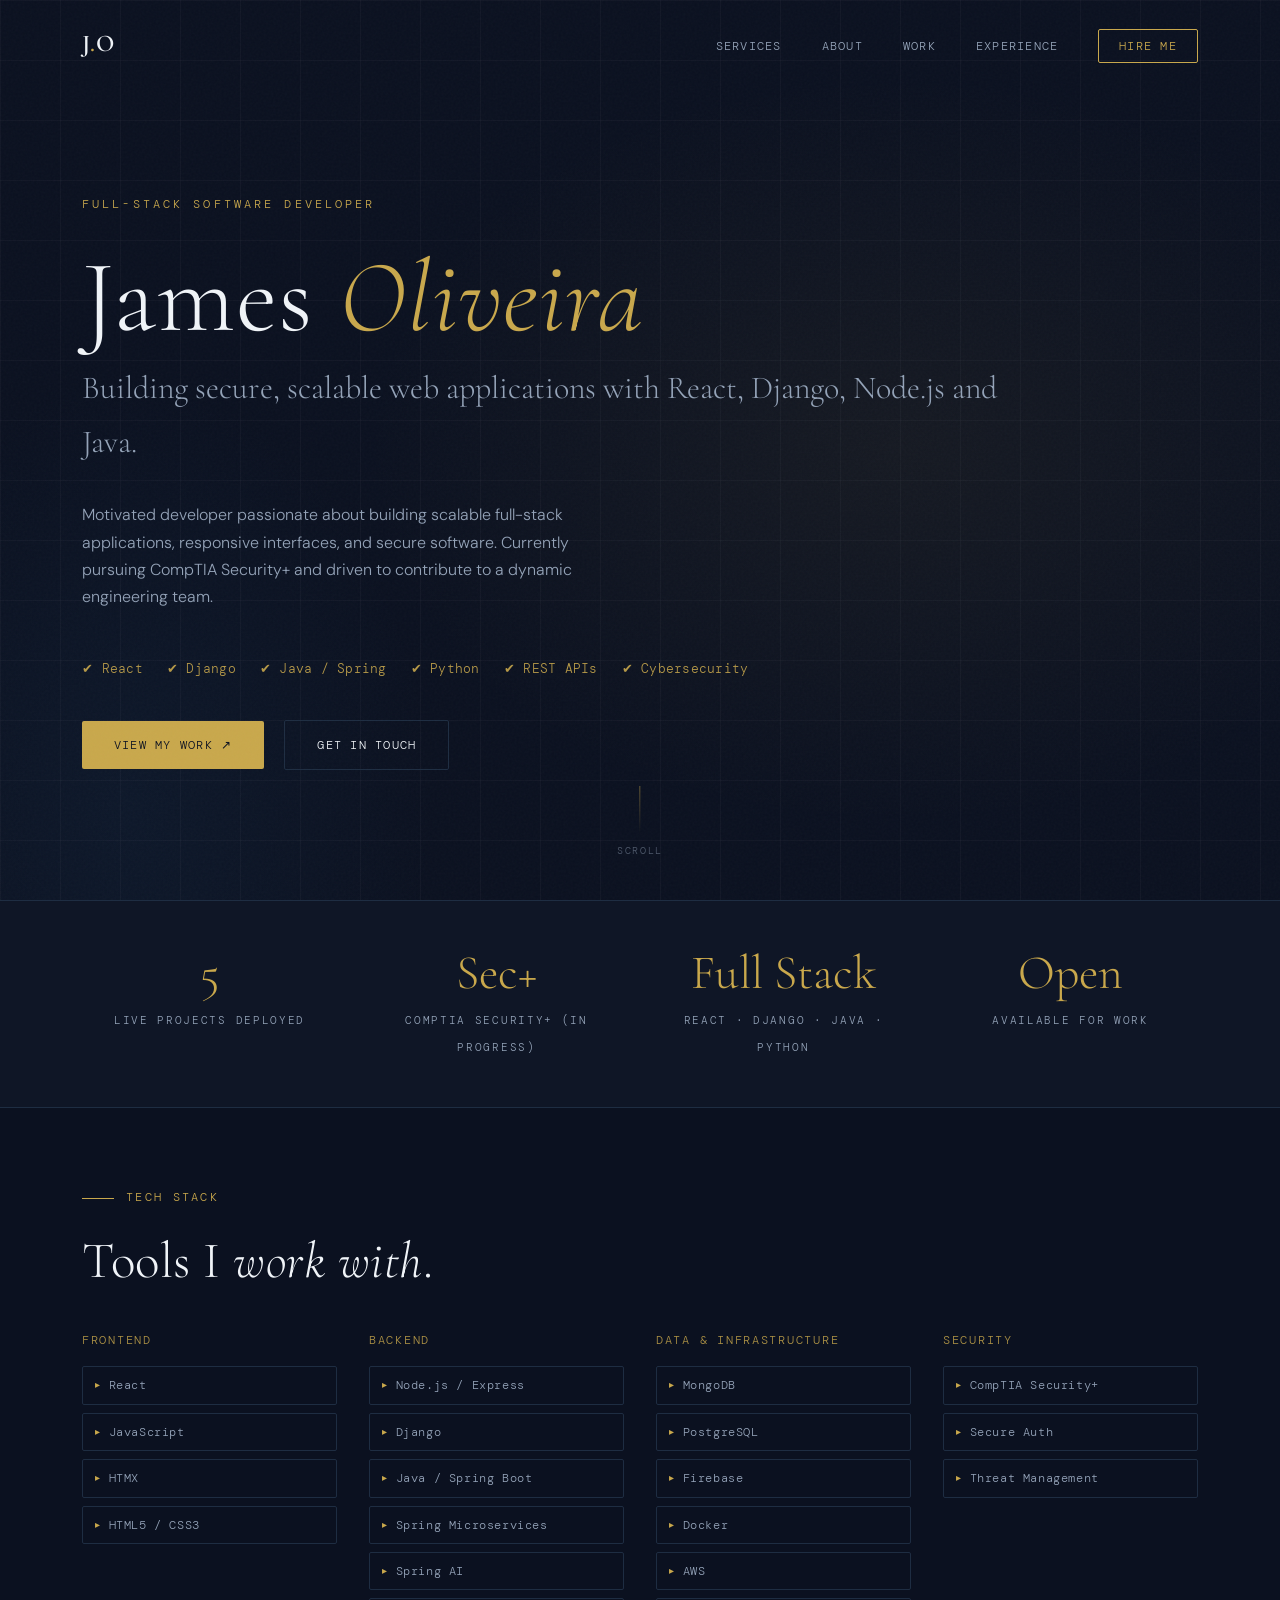
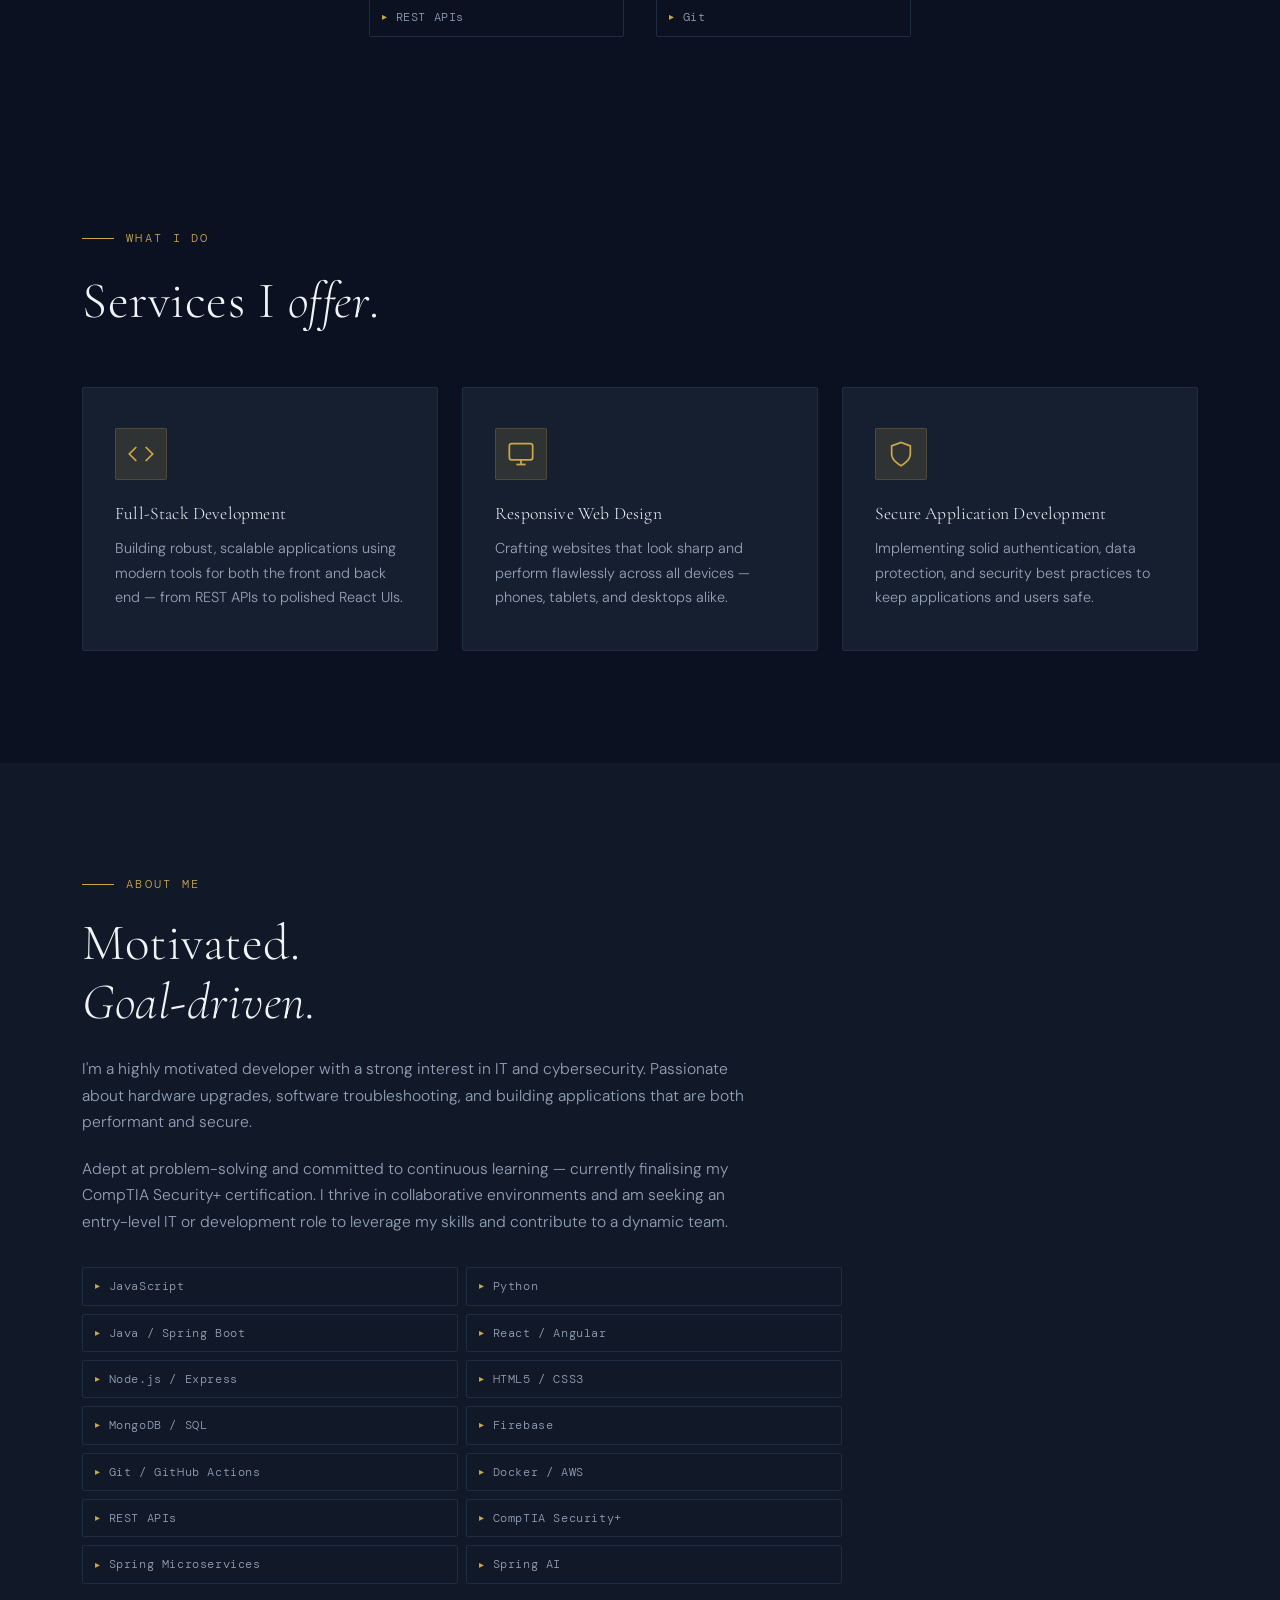
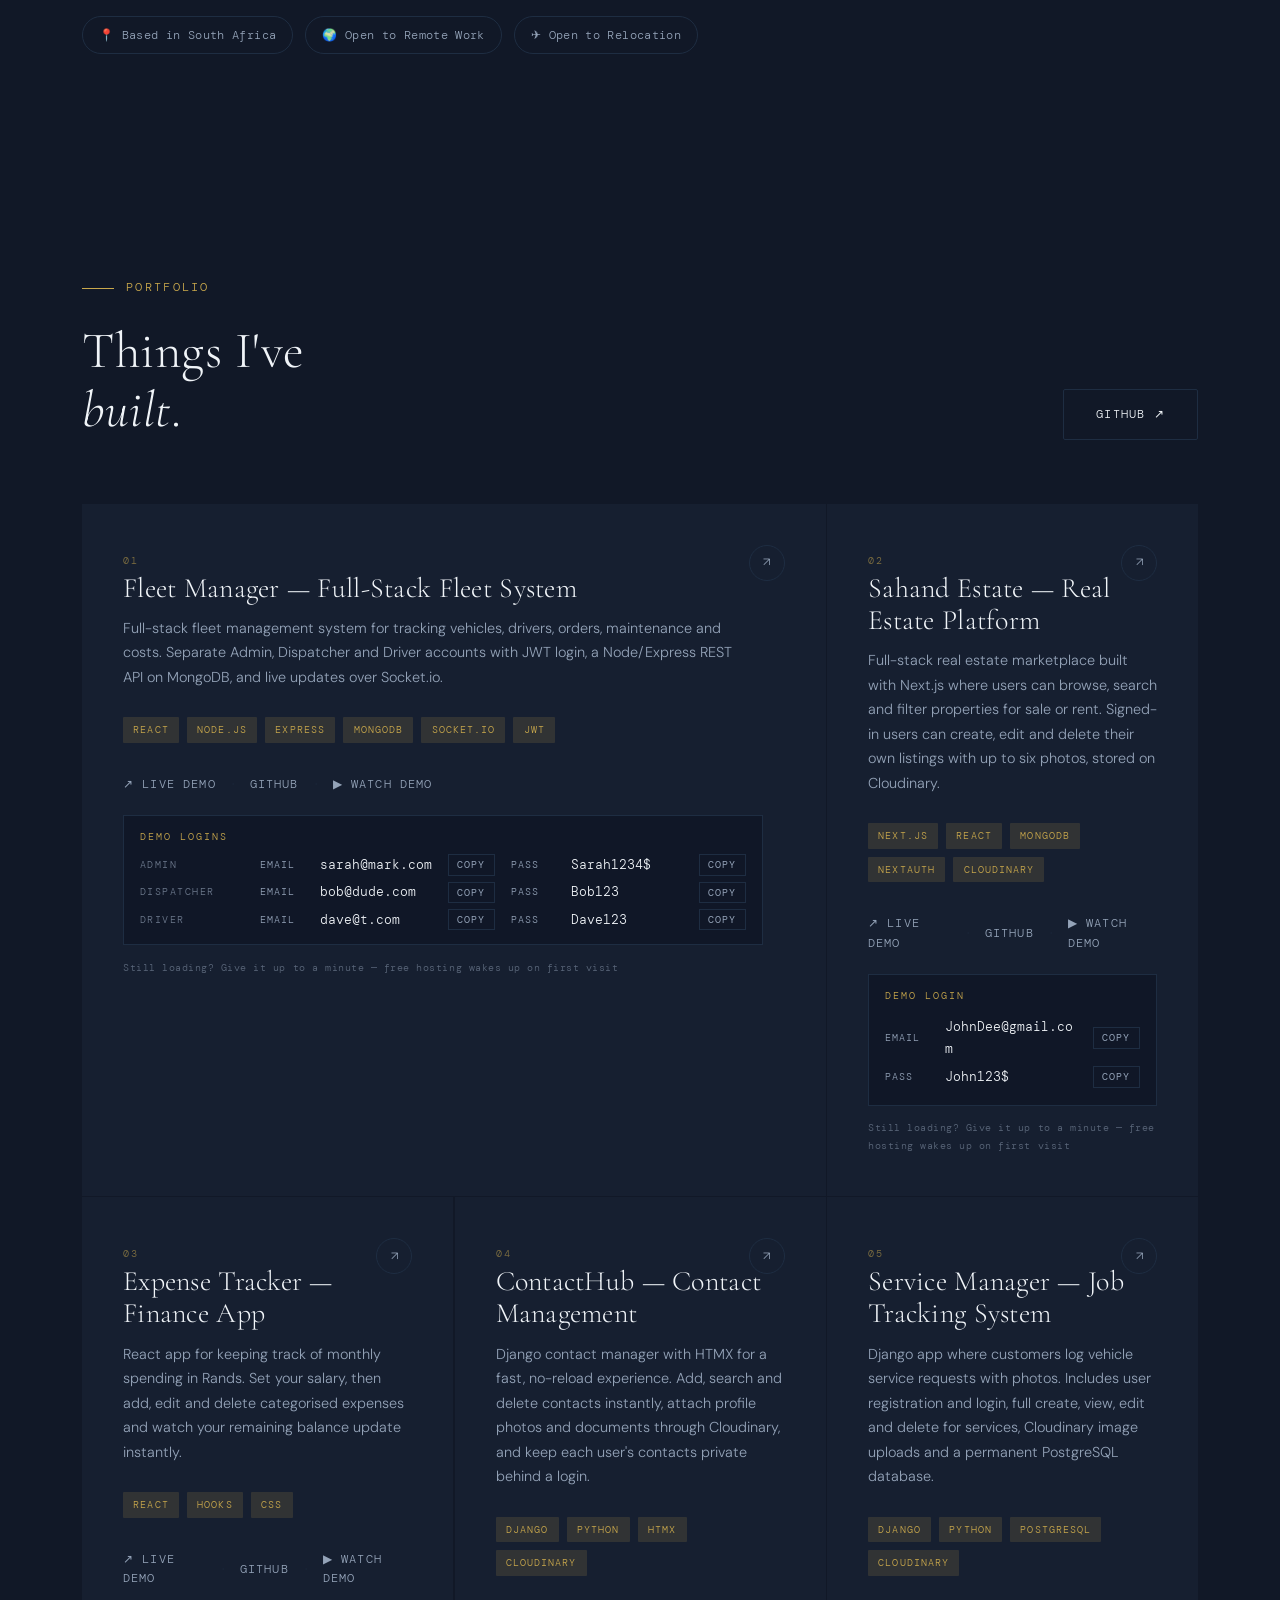
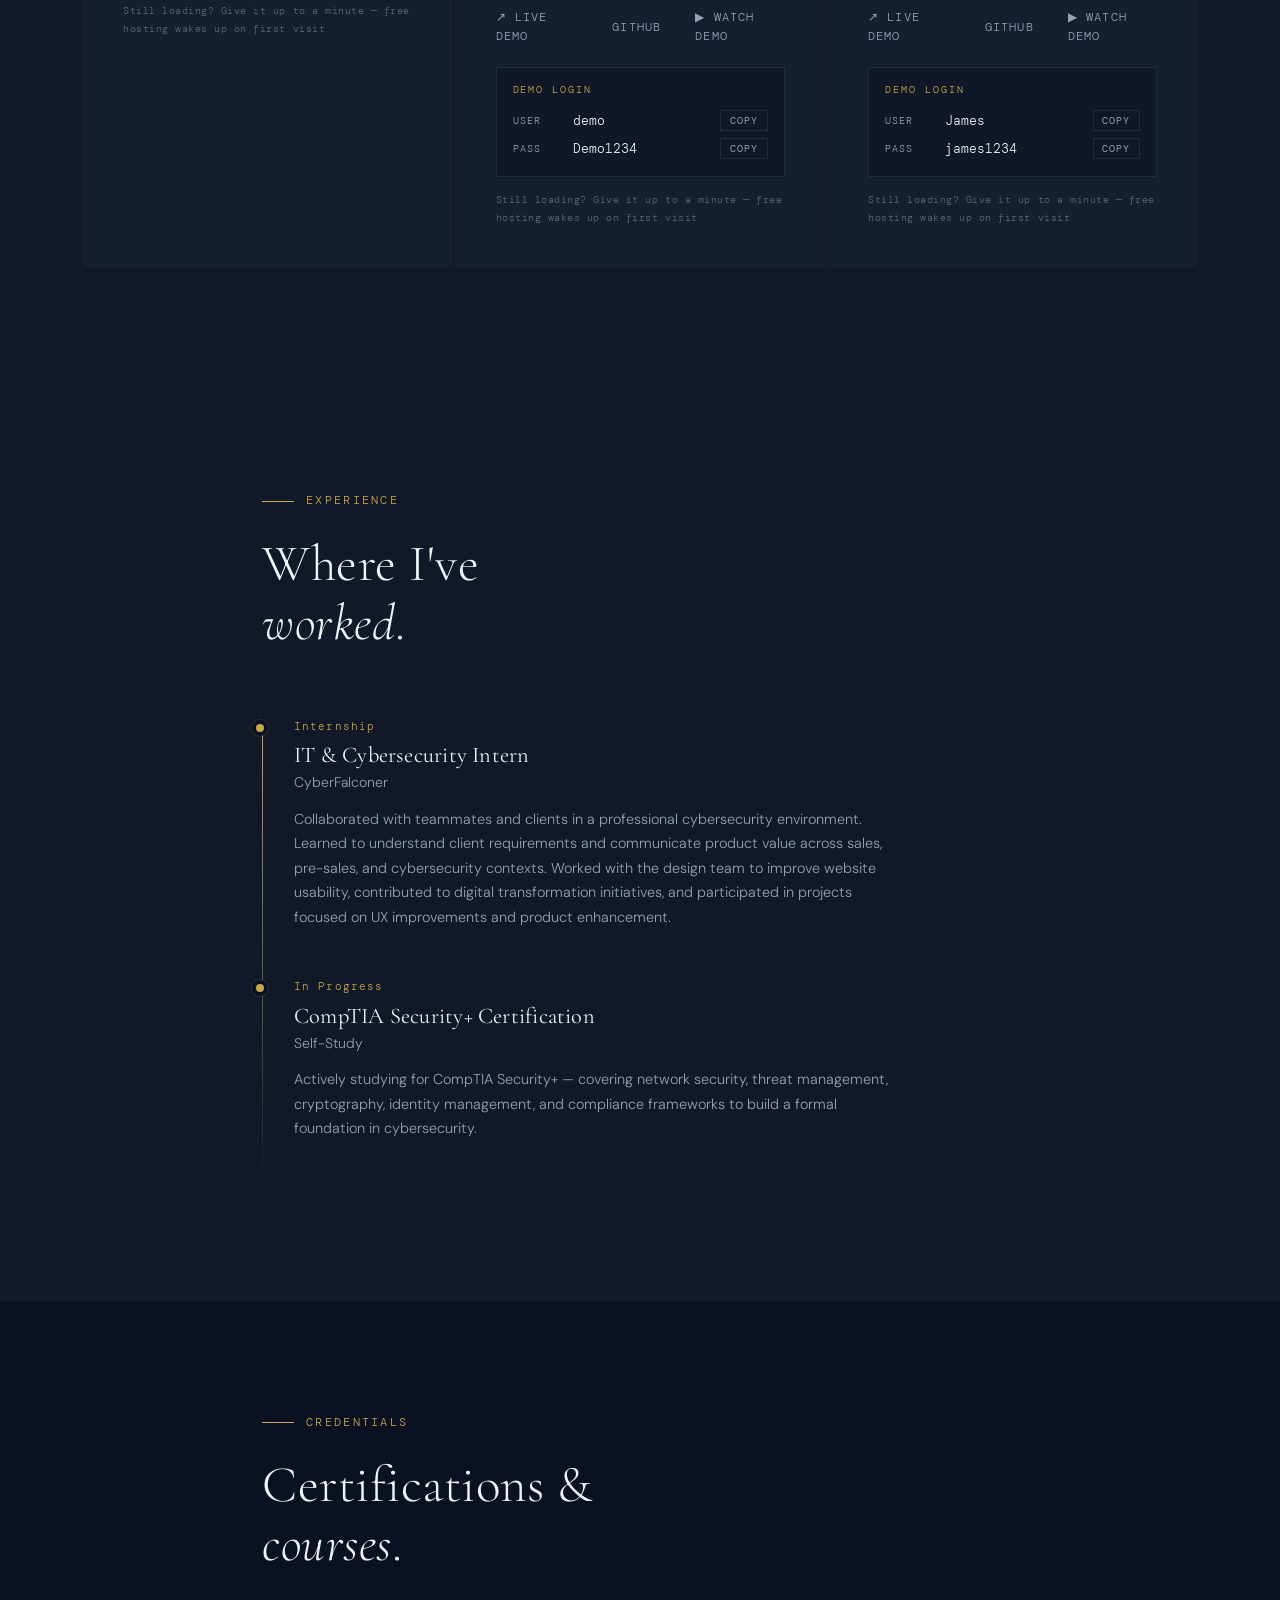
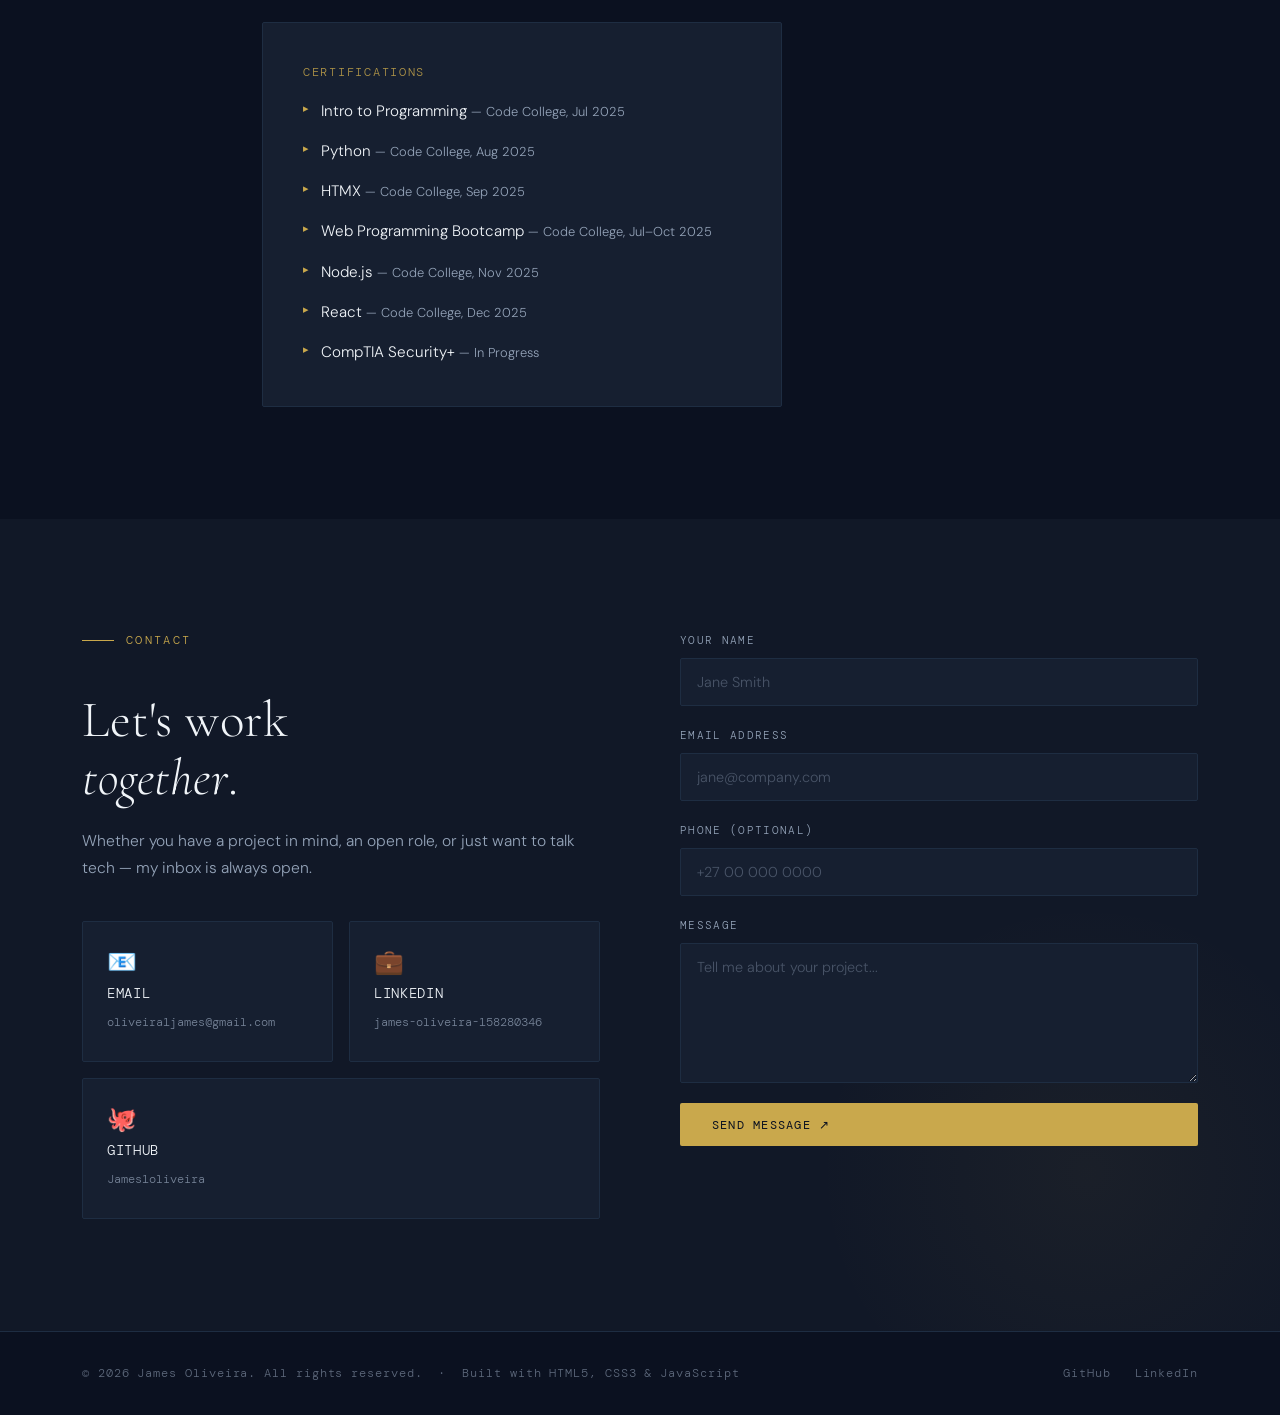
==== commit 78dac1f9: "Add files via upload" ====
--- a/James1oliveira.github.io.-main/index.html
+++ b/James1oliveira.github.io.-main/index.html
@@ -46,7 +46,7 @@
         <div class="hero-tech-row reveal reveal-delay-1">
           <span class="hero-tech-item">✔ React</span>
           <span class="hero-tech-item">✔ Django</span>
-          <span class="hero-tech-item">✔ Java</span>
+          <span class="hero-tech-item">✔ Java / Spring</span>
           <span class="hero-tech-item">✔ Python</span>
           <span class="hero-tech-item">✔ REST APIs</span>
           <span class="hero-tech-item">✔ Cybersecurity</span>
@@ -111,7 +111,9 @@
           <div class="skills-grid">
             <span class="skill-tag">Node.js / Express</span>
             <span class="skill-tag">Django</span>
-            <span class="skill-tag">Java</span>
+            <span class="skill-tag">Java / Spring Boot</span>
+            <span class="skill-tag">Spring Microservices</span>
+            <span class="skill-tag">Spring AI</span>
             <span class="skill-tag">REST APIs</span>
           </div>
         </div>
@@ -213,7 +215,7 @@
           <div class="skills-grid reveal reveal-delay-3">
             <span class="skill-tag">JavaScript</span>
             <span class="skill-tag">Python</span>
-            <span class="skill-tag">Java</span>
+            <span class="skill-tag">Java / Spring Boot</span>
             <span class="skill-tag">React / Angular</span>
             <span class="skill-tag">Node.js / Express</span>
             <span class="skill-tag">HTML5 / CSS3</span>
@@ -223,6 +225,8 @@
             <span class="skill-tag">Docker / AWS</span>
             <span class="skill-tag">REST APIs</span>
             <span class="skill-tag">CompTIA Security+</span>
+            <span class="skill-tag">Spring Microservices</span>
+            <span class="skill-tag">Spring AI</span>
           </div>
 
           <div class="badge-row reveal reveal-delay-3">
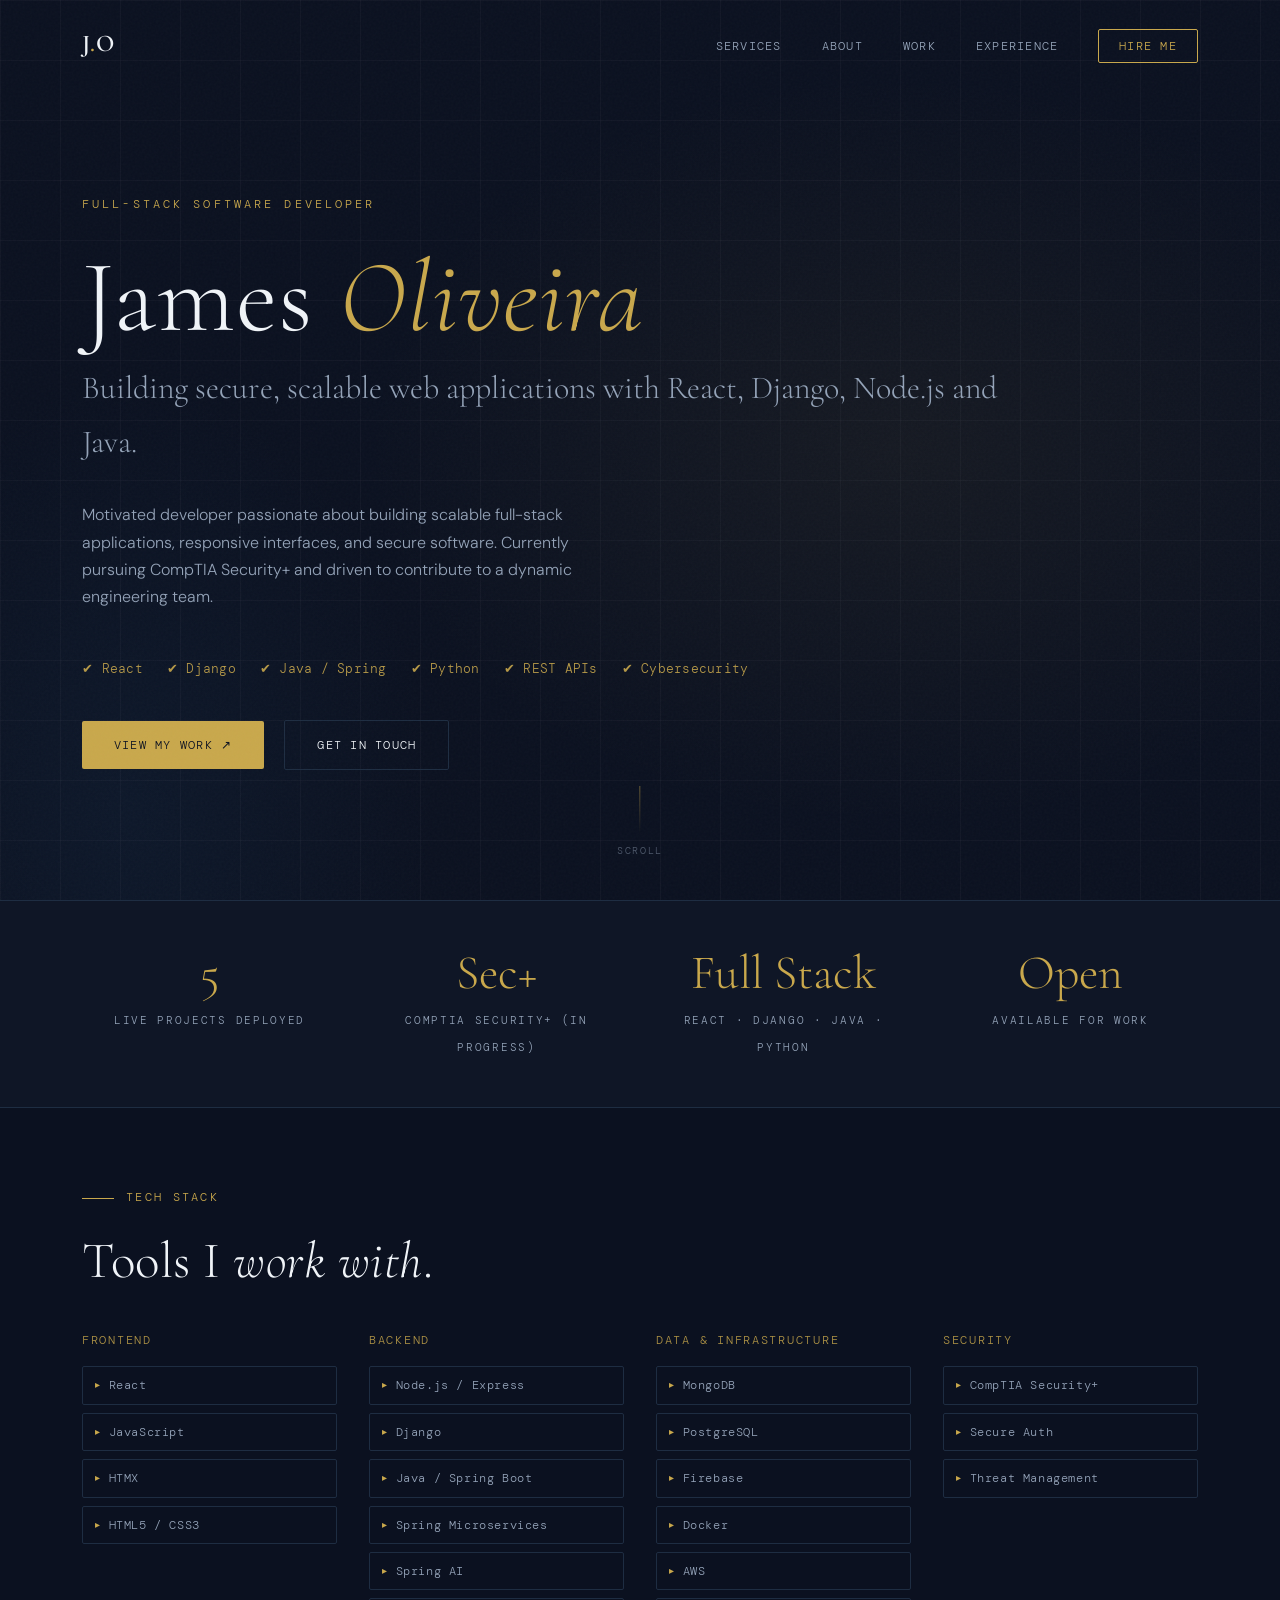
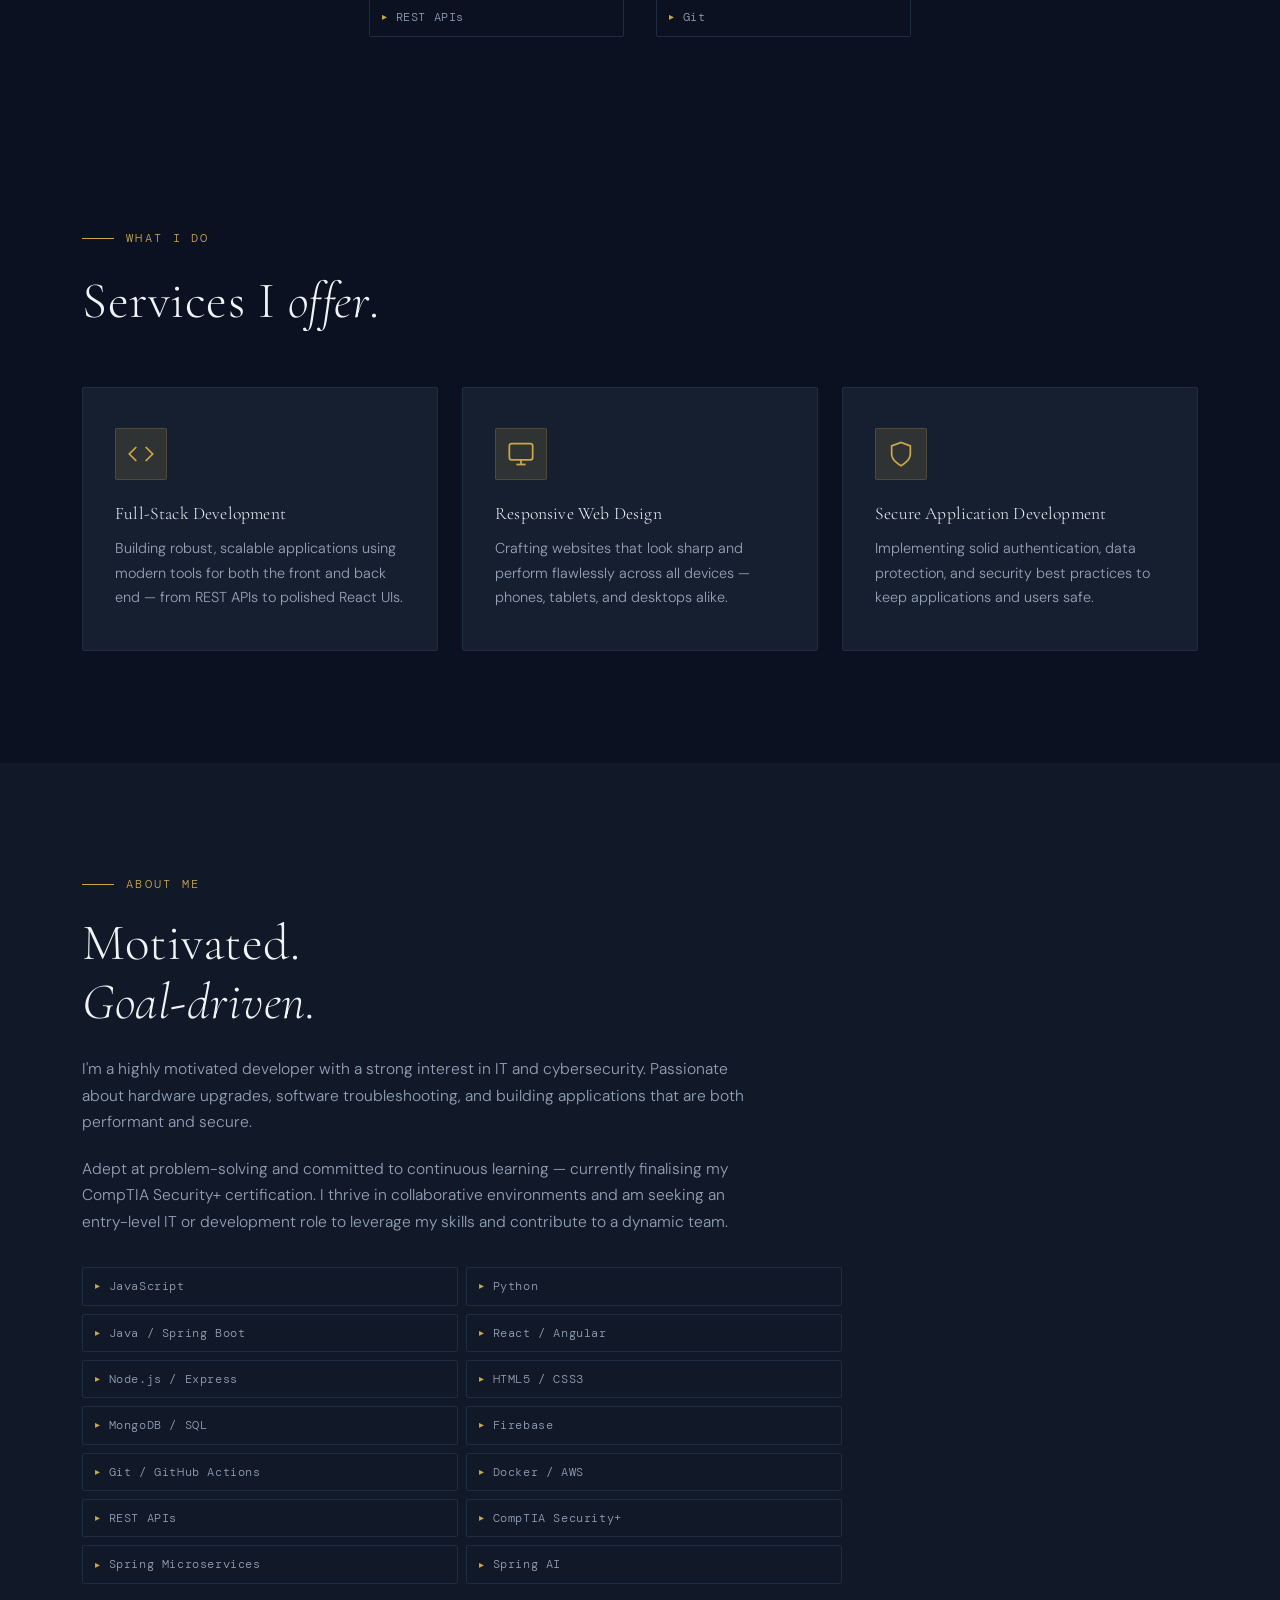
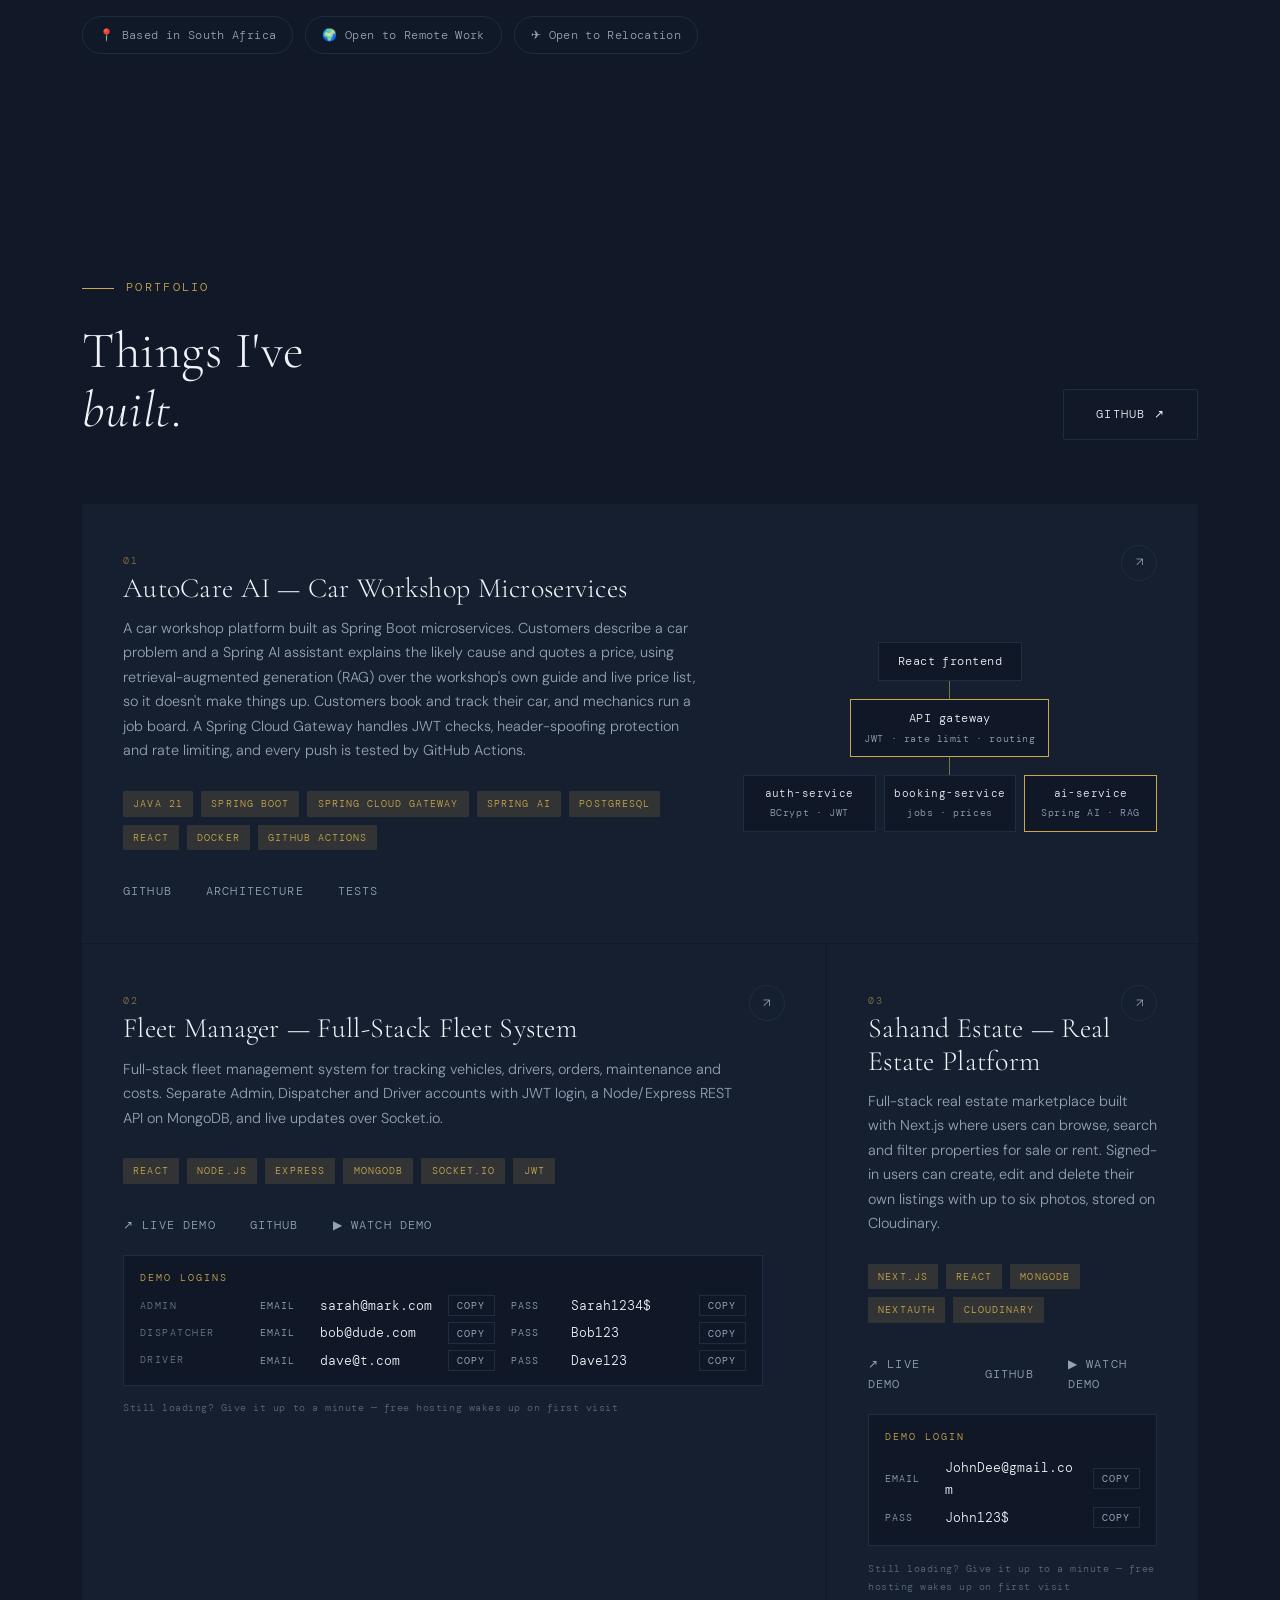
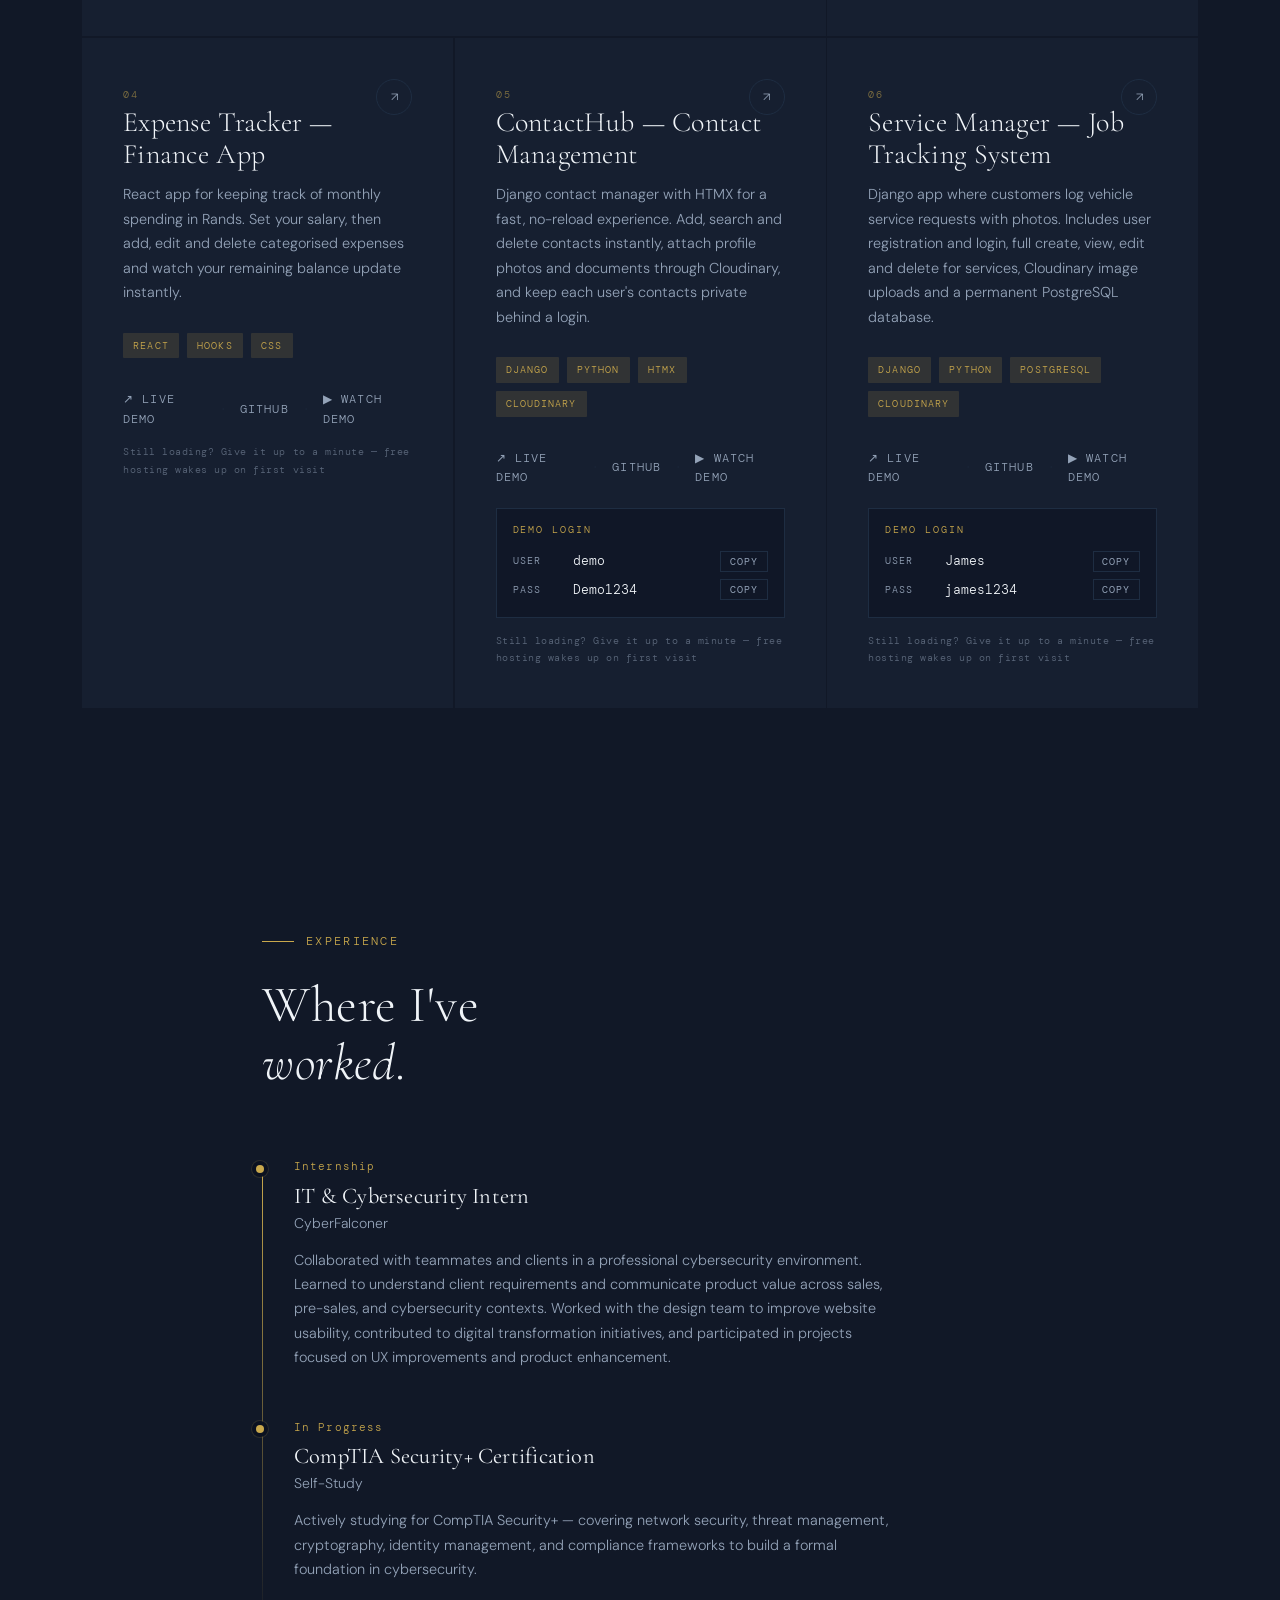
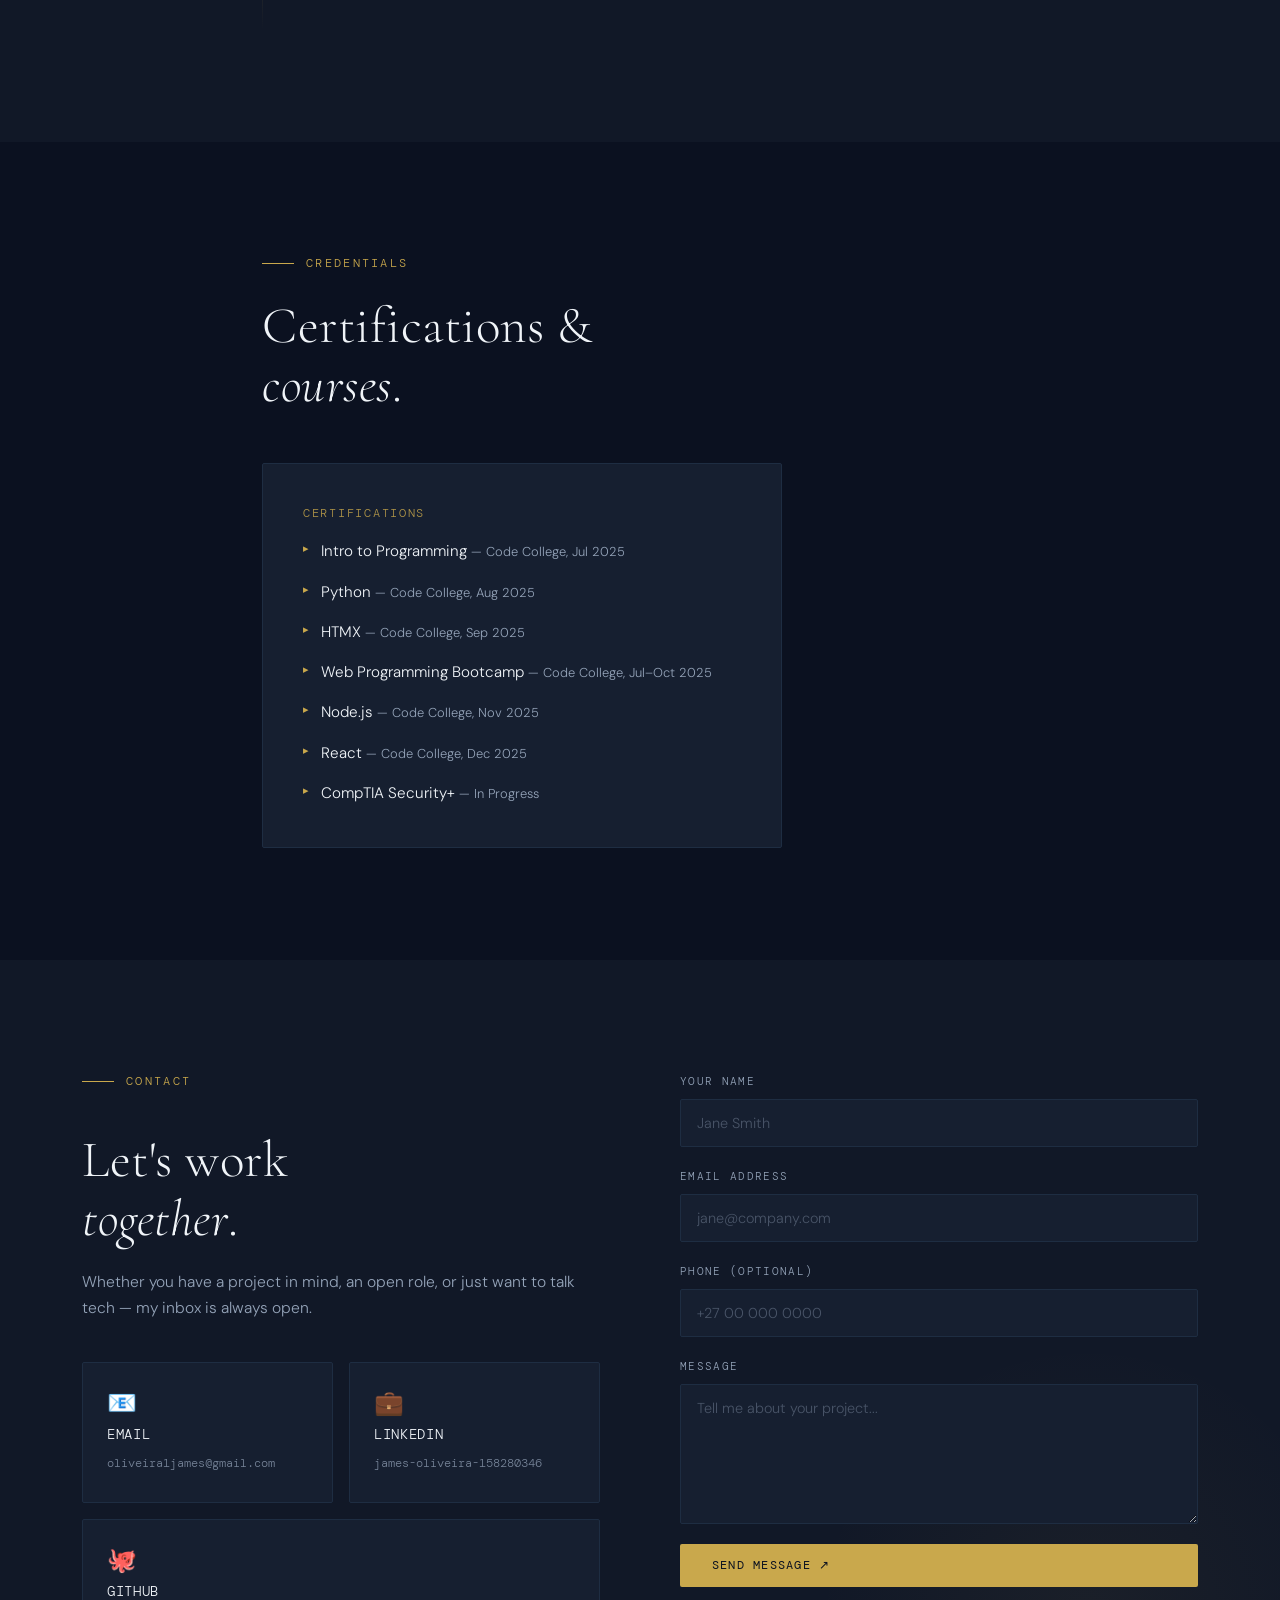
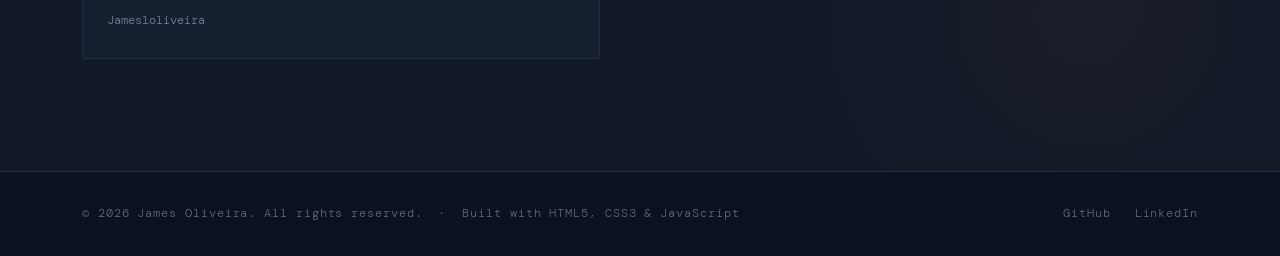
==== commit 10b114c8: "Add files via upload" ====
--- a/James1oliveira.github.io.-main/index.html
+++ b/James1oliveira.github.io.-main/index.html
@@ -255,8 +255,47 @@
 
       <div class="projects-grid">
 
-        <div class="project-card featured reveal" data-href="https://fleetfrontend-9fus.onrender.com">
+        <div class="project-card featured full reveal" data-href="https://github.com/James1oliveira/autocare">
           <span class="project-num">01</span>
+          <div class="project-arrow">↗</div>
+          <div class="project-split">
+            <div>
+              <h3>AutoCare AI — Car Workshop Microservices</h3>
+              <p>A car workshop platform built as Spring Boot microservices. Customers describe a car problem and a Spring AI assistant explains the likely cause and quotes a price, using retrieval-augmented generation (RAG) over the workshop&#39;s own guide and live price list, so it doesn&#39;t make things up. Customers book and track their car, and mechanics run a job board. A Spring Cloud Gateway handles JWT checks, header-spoofing protection and rate limiting, and every push is tested by GitHub Actions.</p>
+              <div class="project-tags">
+                <span class="project-tag">Java 21</span>
+                <span class="project-tag">Spring Boot</span>
+                <span class="project-tag">Spring Cloud Gateway</span>
+                <span class="project-tag">Spring AI</span>
+                <span class="project-tag">PostgreSQL</span>
+                <span class="project-tag">React</span>
+                <span class="project-tag">Docker</span>
+                <span class="project-tag">GitHub Actions</span>
+              </div>
+              <div class="project-links" style="position:relative;z-index:5;">
+                <a href="https://github.com/James1oliveira/autocare" target="_blank" rel="noopener noreferrer" class="project-link">GitHub</a>
+                <span class="project-link-divider">·</span>
+                <a href="https://github.com/James1oliveira/autocare/blob/main/docs/ARCHITECTURE.md" target="_blank" rel="noopener noreferrer" class="project-link">Architecture</a>
+                <span class="project-link-divider">·</span>
+                <a href="https://github.com/James1oliveira/autocare/actions" target="_blank" rel="noopener noreferrer" class="project-link">Tests</a>
+              </div>
+            </div>
+            <div class="arch" aria-label="How the services connect">
+              <div class="arch-node arch-edge">React frontend</div>
+              <div class="arch-line"></div>
+              <div class="arch-node arch-gateway">API gateway<small>JWT · rate limit · routing</small></div>
+              <div class="arch-line"></div>
+              <div class="arch-services">
+                <div class="arch-node">auth-service<small>BCrypt · JWT</small></div>
+                <div class="arch-node">booking-service<small>jobs · prices</small></div>
+                <div class="arch-node arch-ai">ai-service<small>Spring AI · RAG</small></div>
+              </div>
+            </div>
+          </div>
+        </div>
+
+        <div class="project-card featured reveal reveal-delay-1" data-href="https://fleetfrontend-9fus.onrender.com">
+          <span class="project-num">02</span>
           <div class="project-arrow">↗</div>
           <h3>Fleet Manager — Full-Stack Fleet System</h3>
           <p>Full-stack fleet management system for tracking vehicles, drivers, orders, maintenance and costs. Separate Admin, Dispatcher and Driver accounts with JWT login, a Node/Express REST API on MongoDB, and live updates over Socket.io.</p>
@@ -299,7 +338,7 @@
         </div>
 
         <div class="project-card reveal reveal-delay-1" data-href="https://real-estate-hsno.onrender.com">
-          <span class="project-num">02</span>
+          <span class="project-num">03</span>
           <div class="project-arrow">↗</div>
           <h3>Sahand Estate — Real Estate Platform</h3>
           <p>Full-stack real estate marketplace built with Next.js where users can browse, search and filter properties for sale or rent. Signed-in users can create, edit and delete their own listings with up to six photos, stored on Cloudinary.</p>
@@ -326,7 +365,7 @@
         </div>
 
         <div class="project-card reveal reveal-delay-1" data-href="https://expense-tracker-qkkk.onrender.com">
-          <span class="project-num">03</span>
+          <span class="project-num">04</span>
           <div class="project-arrow">↗</div>
           <h3>Expense Tracker — Finance App</h3>
           <p>React app for keeping track of monthly spending in Rands. Set your salary, then add, edit and delete categorised expenses and watch your remaining balance update instantly.</p>
@@ -346,7 +385,7 @@
         </div>
 
         <div class="project-card reveal reveal-delay-2" data-href="https://contacthub-vqsi.onrender.com">
-          <span class="project-num">04</span>
+          <span class="project-num">05</span>
           <div class="project-arrow">↗</div>
           <h3>ContactHub — Contact Management</h3>
           <p>Django contact manager with HTMX for a fast, no-reload experience. Add, search and delete contacts instantly, attach profile photos and documents through Cloudinary, and keep each user&#39;s contacts private behind a login.</p>
@@ -372,7 +411,7 @@
         </div>
 
         <div class="project-card reveal reveal-delay-2" data-href="https://service-manager-project.onrender.com">
-          <span class="project-num">05</span>
+          <span class="project-num">06</span>
           <div class="project-arrow">↗</div>
           <h3>Service Manager — Job Tracking System</h3>
           <p>Django app where customers log vehicle service requests with photos. Includes user registration and login, full create, view, edit and delete for services, Cloudinary image uploads and a permanent PostgreSQL database.</p>
--- a/James1oliveira.github.io.-main/style.css
+++ b/James1oliveira.github.io.-main/style.css
@@ -1223,3 +1223,24 @@
   .demo-login-group { grid-template-columns: 1fr; padding: 0.3rem 0; }
   .demo-login-group .demo-login-role { margin-top: 0.3rem; }
 }
+
+/* ── AutoCare AI: full-width featured card with a small architecture diagram ── */
+.project-card.featured.full { grid-column: 1 / -1; }
+.project-split { display: grid; grid-template-columns: minmax(0, 1.4fr) minmax(0, 1fr); gap: 2.5rem; align-items: center; }
+.arch { display: flex; flex-direction: column; align-items: center; font-family: var(--font-mono); font-size: 0.72rem; color: var(--slate); }
+.arch-node {
+  border: 1px solid var(--navy-border); background: rgba(11,17,32,0.55);
+  padding: 0.55rem 0.8rem; text-align: center; color: var(--white); letter-spacing: 0.04em; min-width: 9rem;
+}
+.arch-node small { display: block; color: var(--slate); font-size: 0.62rem; margin-top: 0.15rem; letter-spacing: 0.06em; }
+.arch-gateway { border-color: var(--gold); }
+.arch-ai { border-color: var(--gold); }
+.arch-line { width: 1px; height: 1.1rem; background: var(--gold); opacity: 0.6; }
+.arch-services { display: grid; grid-template-columns: repeat(3, minmax(0, 1fr)); gap: 0.5rem; width: 100%; }
+.arch-services .arch-node { min-width: 0; padding: 0.55rem 0.4rem; font-size: 0.66rem; }
+@media (max-width: 1024px) {
+  .project-split { grid-template-columns: minmax(0, 1fr); gap: 1.75rem; }
+}
+@media (max-width: 480px) {
+  .arch-services { grid-template-columns: minmax(0, 1fr); }
+}
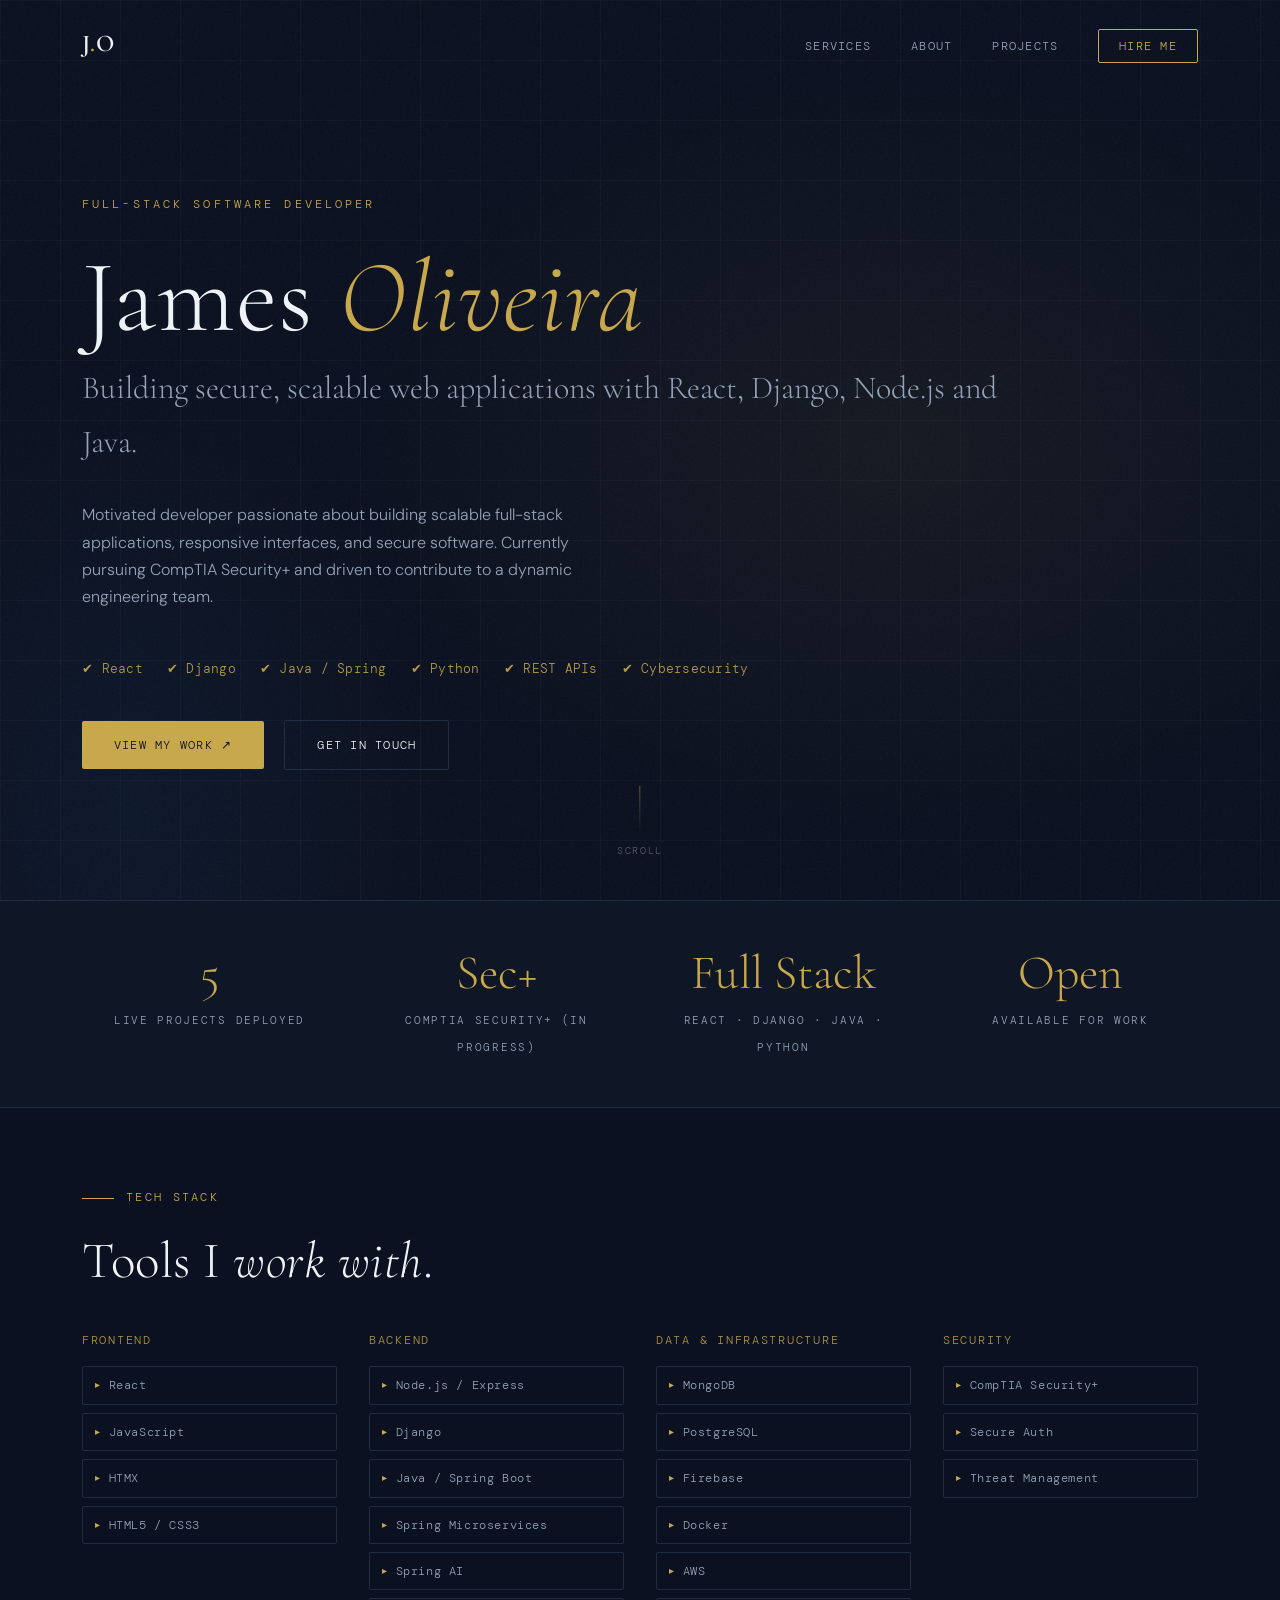
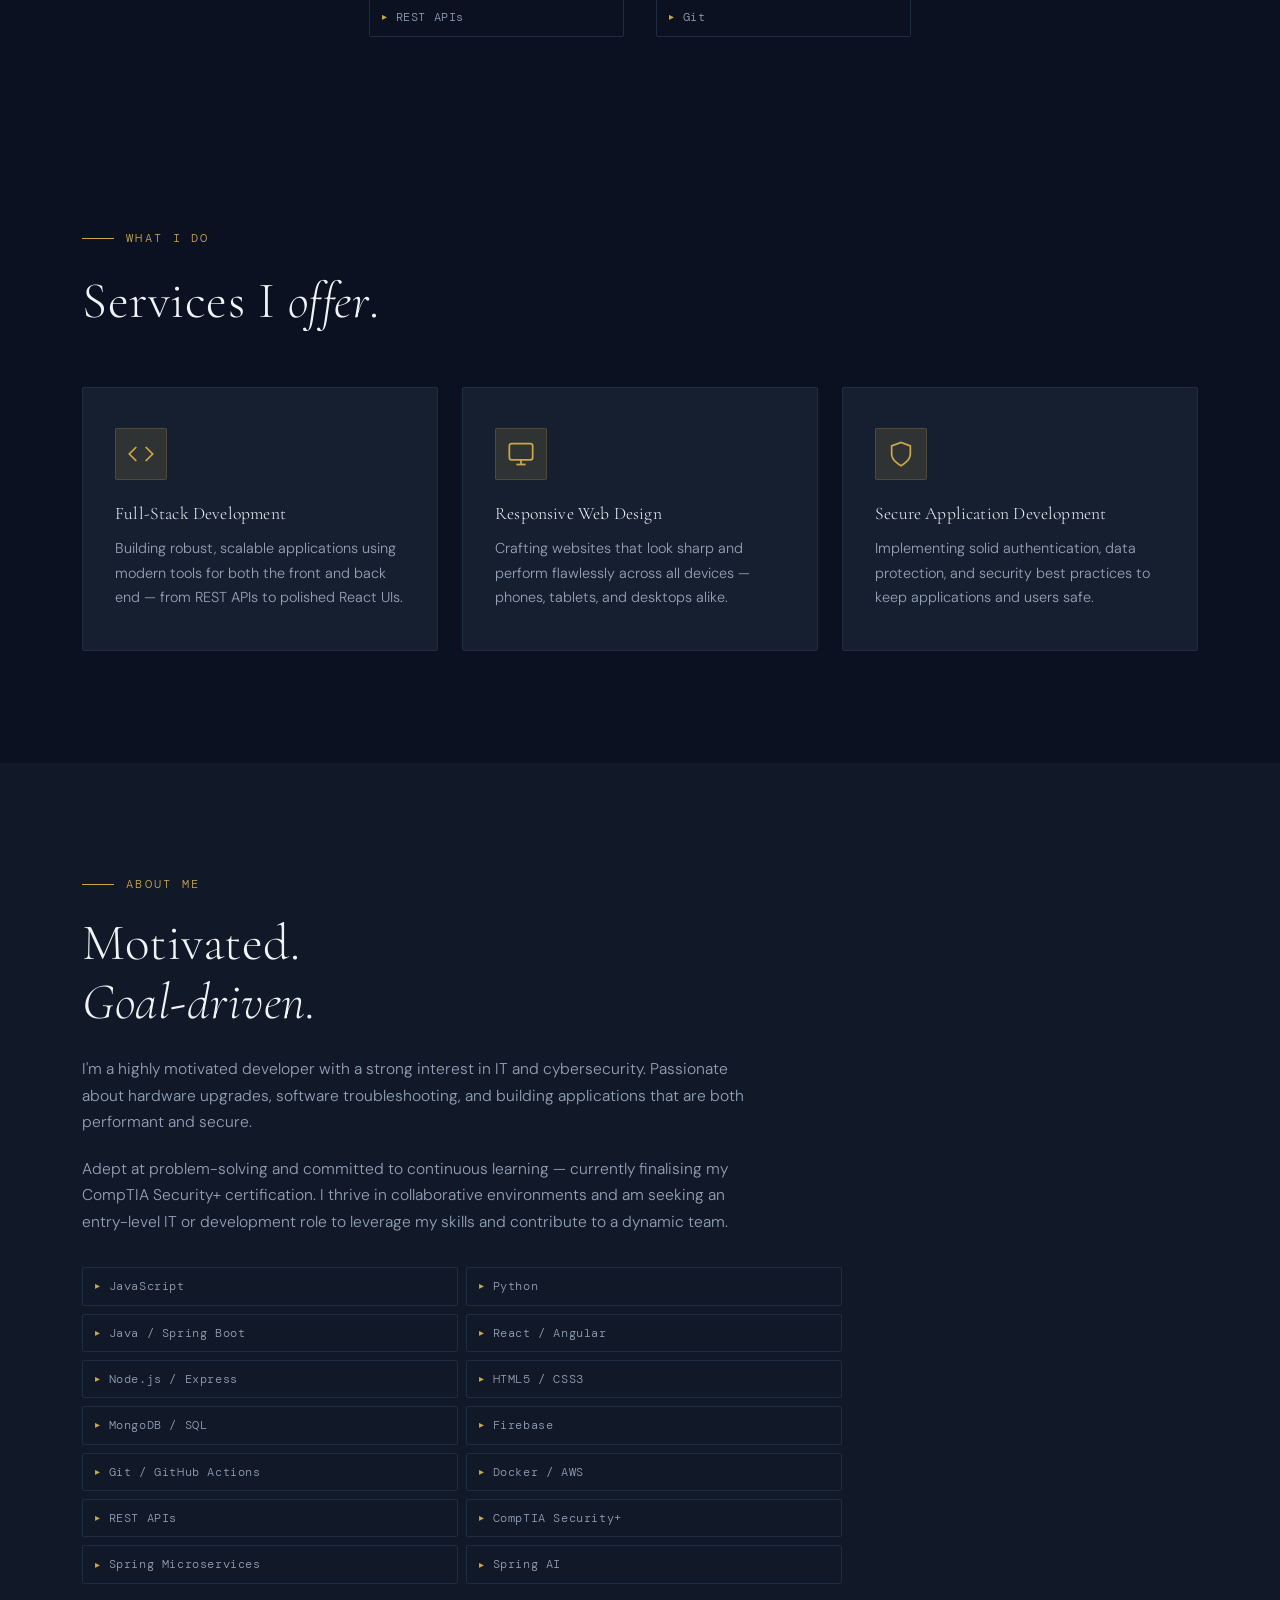
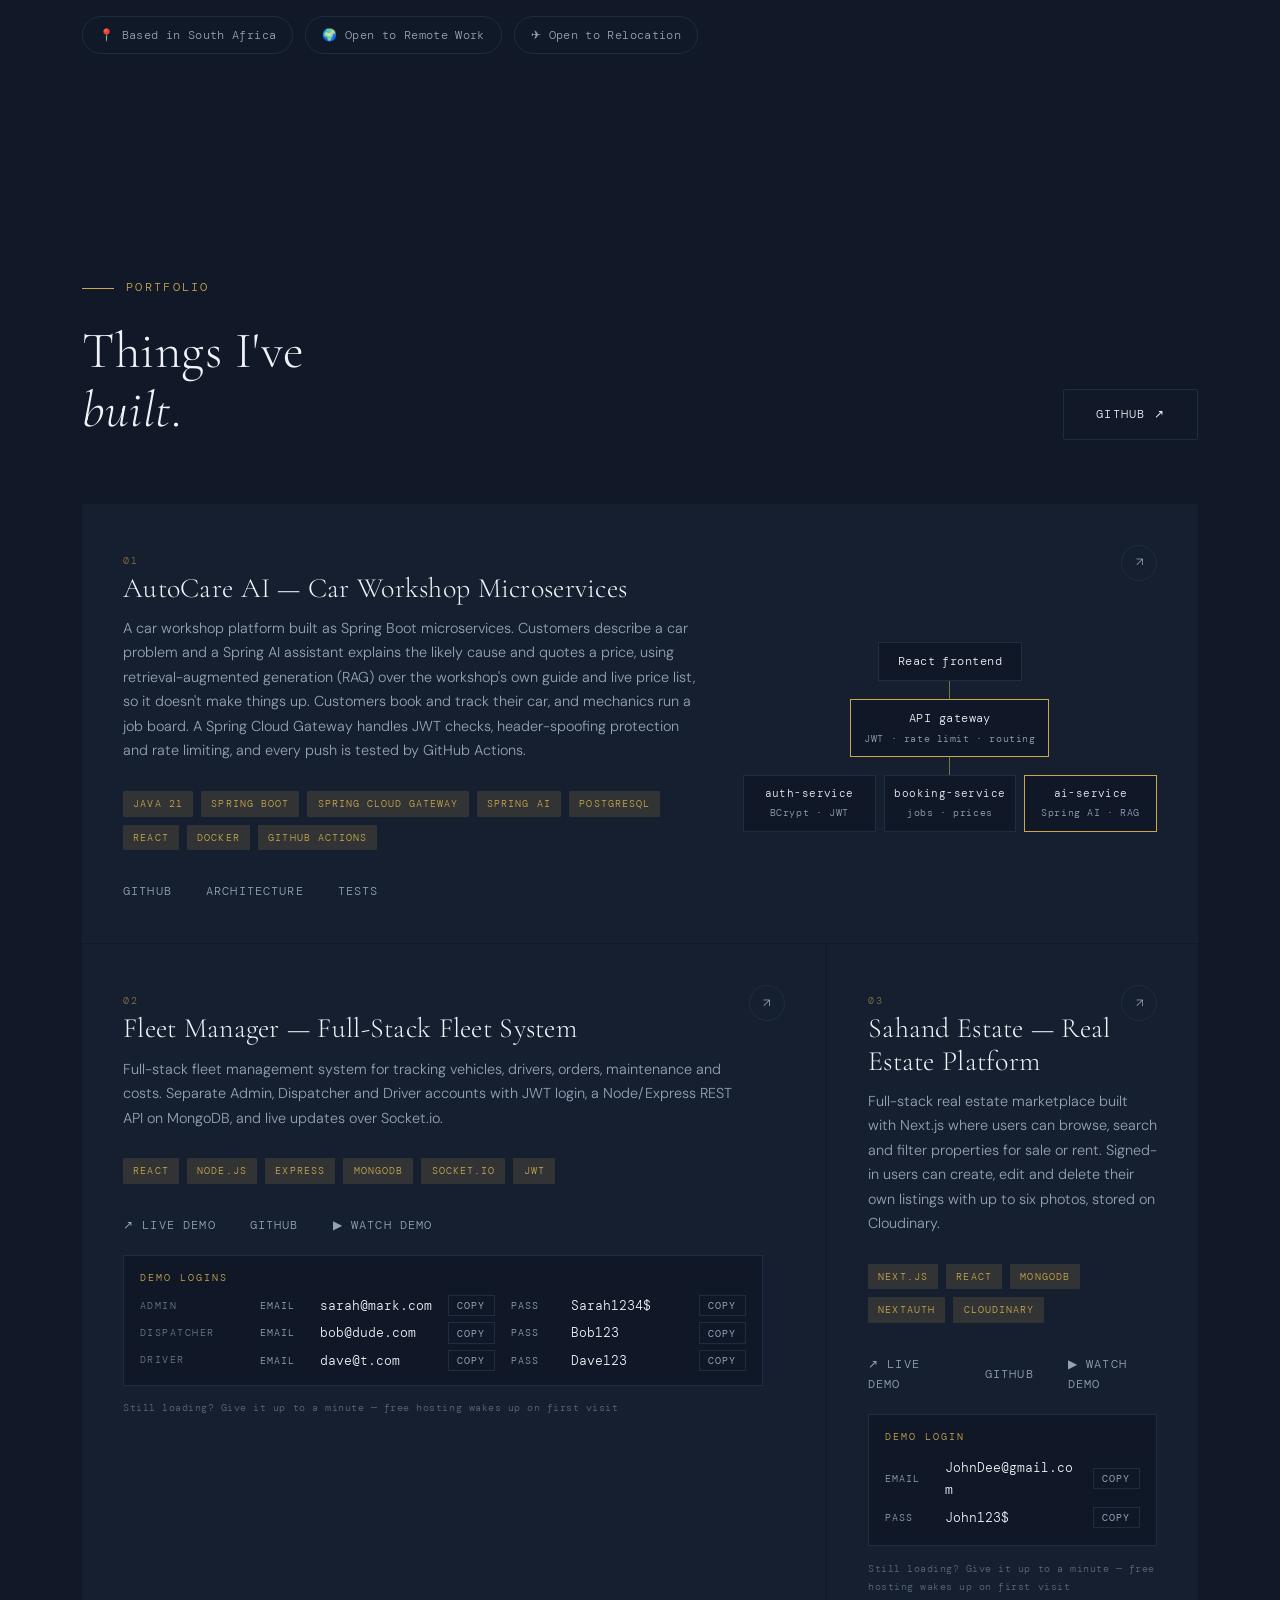
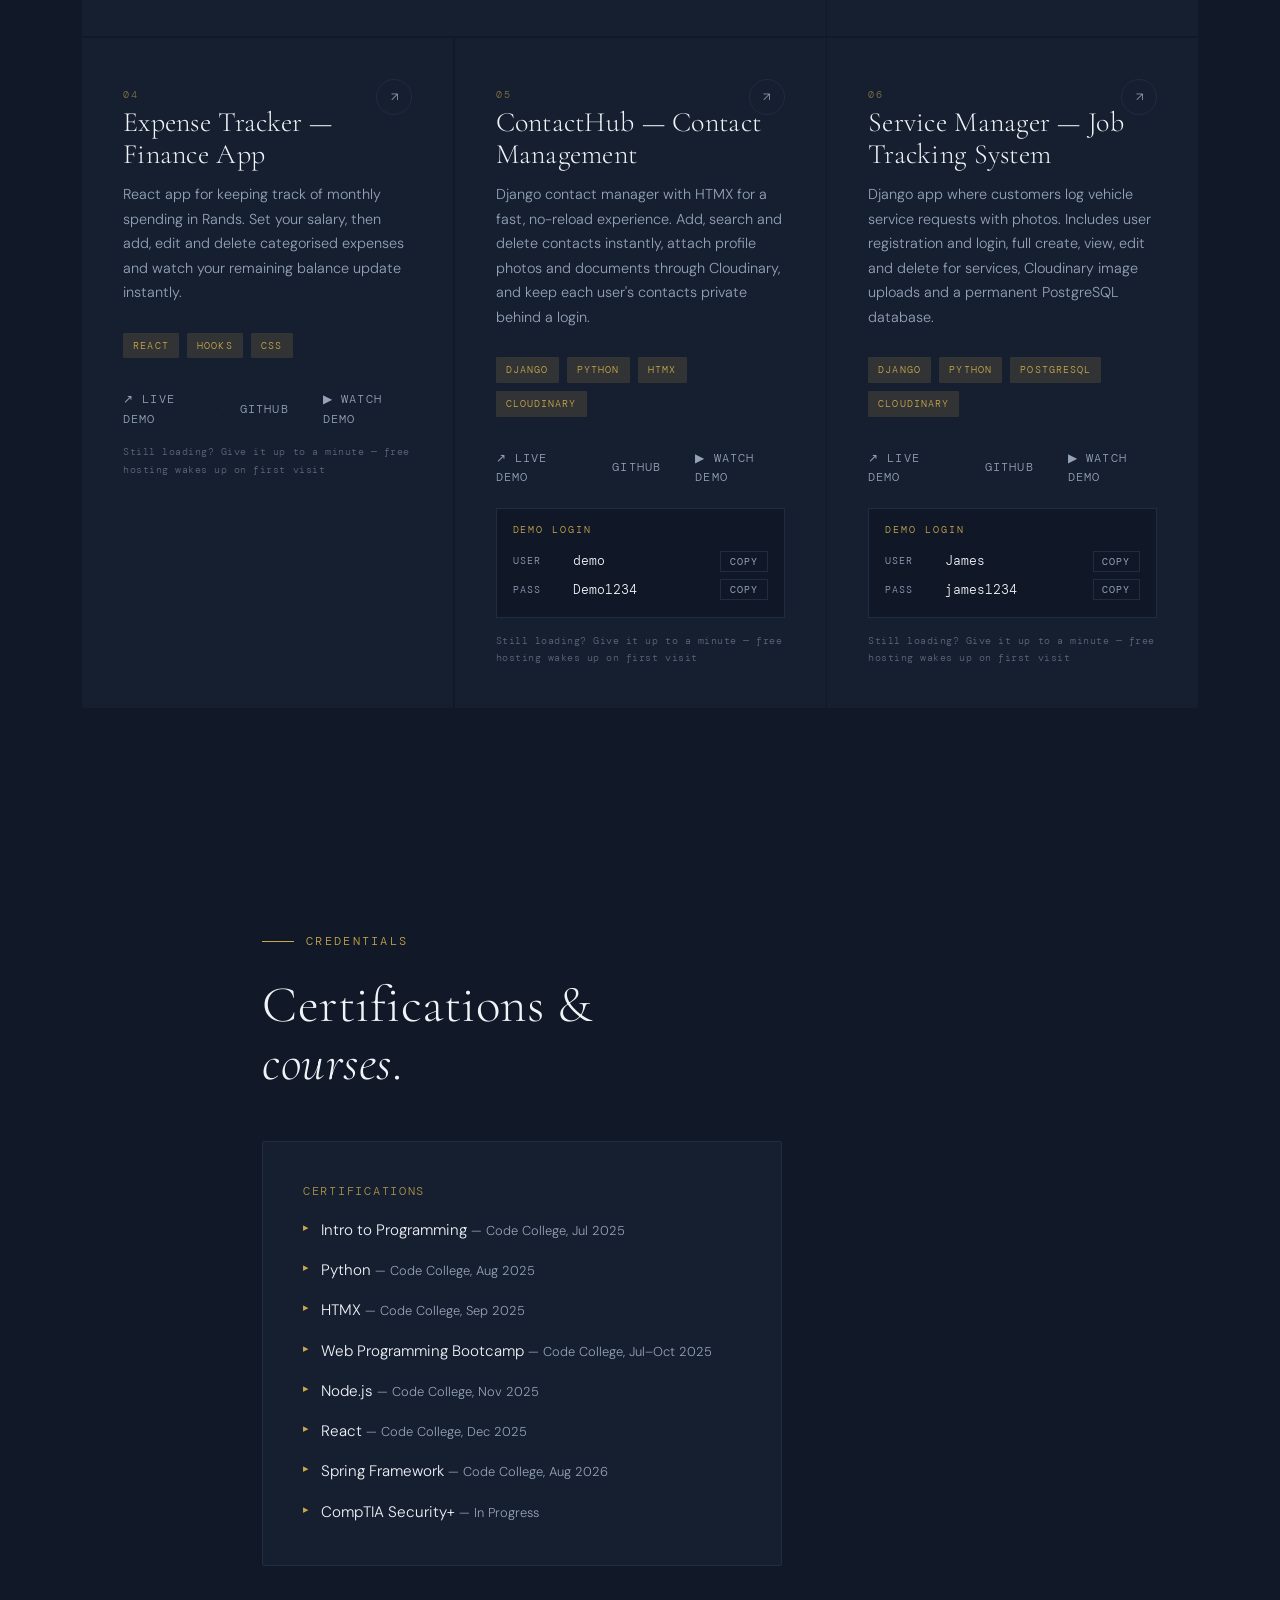
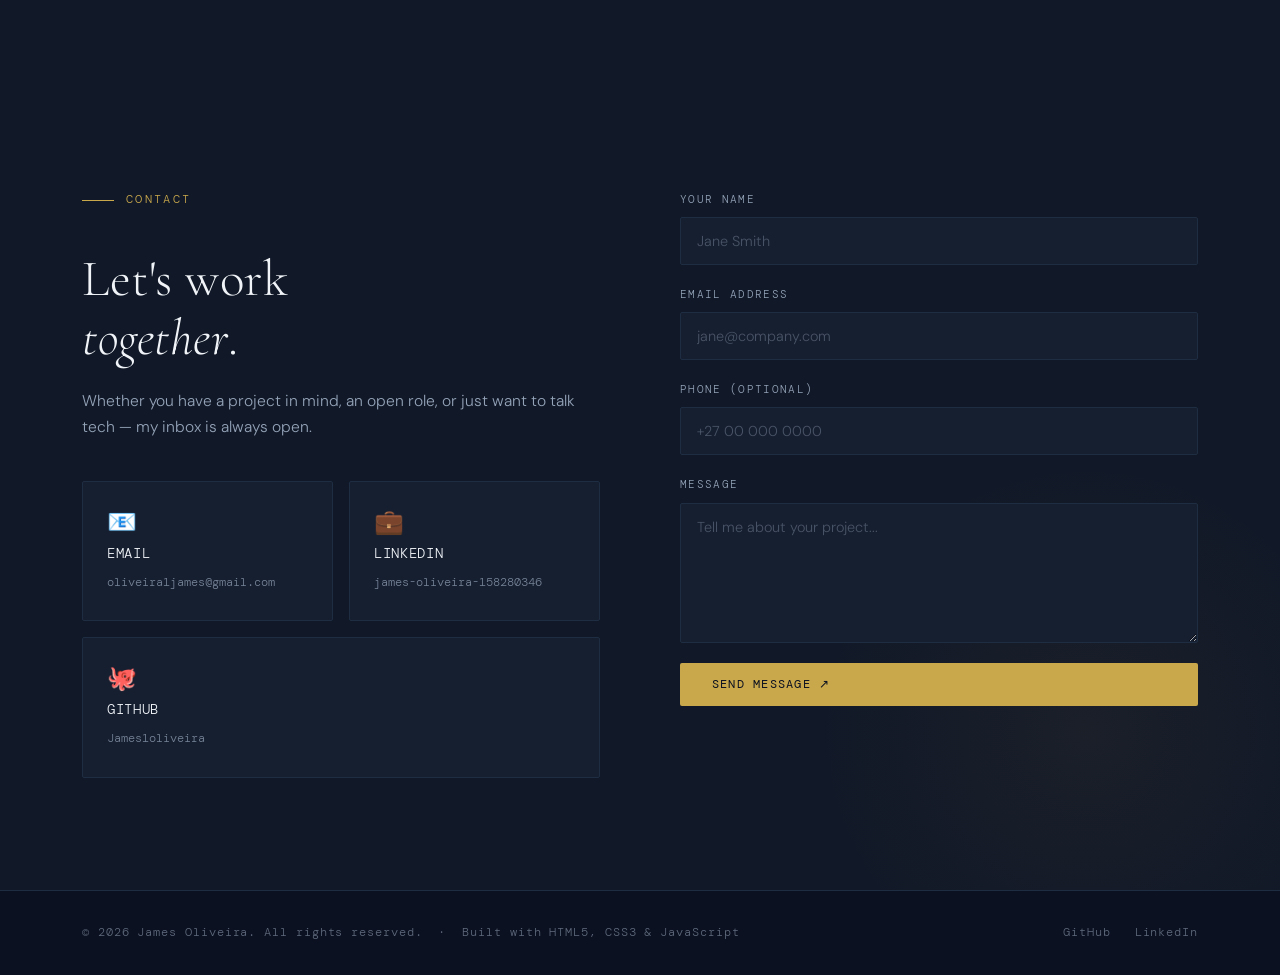
==== commit 1a717f6b: "Add files via upload" ====
--- a/James1oliveira.github.io.-main/index.html
+++ b/James1oliveira.github.io.-main/index.html
@@ -18,8 +18,7 @@
         <ul class="nav-links">
           <li><a href="#services">Services</a></li>
           <li><a href="#about">About</a></li>
-          <li><a href="#projects">Work</a></li>
-          <li><a href="#experience">Experience</a></li>
+          <li><a href="#projects">Projects</a></li>
           <li><a href="#contact" class="nav-cta">Hire Me</a></li>
         </ul>
       </div>
@@ -442,47 +441,9 @@
   </section>
 
   <!-- ══════════════════════════════════
-       EXPERIENCE
-  ══════════════════════════════════ -->
-  <section id="experience" style="background: var(--navy-mid);">
-    <div class="container" style="max-width: 820px;">
-      <p class="section-label reveal">Experience</p>
-      <h2 class="reveal reveal-delay-1" style="margin-bottom:4rem;">Where I've<br><em>worked</em>.</h2>
-
-      <div class="timeline">
-
-        <div class="timeline-item reveal">
-          <p class="timeline-period">Internship</p>
-          <h3 class="timeline-role">IT &amp; Cybersecurity Intern</h3>
-          <p class="timeline-company">CyberFalconer</p>
-          <p class="timeline-desc">
-            Collaborated with teammates and clients in a professional cybersecurity environment.
-            Learned to understand client requirements and communicate product value across sales,
-            pre-sales, and cybersecurity contexts. Worked with the design team to improve website
-            usability, contributed to digital transformation initiatives, and participated in
-            projects focused on UX improvements and product enhancement.
-          </p>
-        </div>
-
-        <div class="timeline-item reveal reveal-delay-1">
-          <p class="timeline-period">In Progress</p>
-          <h3 class="timeline-role">CompTIA Security+ Certification</h3>
-          <p class="timeline-company">Self-Study</p>
-          <p class="timeline-desc">
-            Actively studying for CompTIA Security+ — covering network security, threat
-            management, cryptography, identity management, and compliance frameworks to
-            build a formal foundation in cybersecurity.
-          </p>
-        </div>
-
-      </div>
-    </div>
-  </section>
-
-  <!-- ══════════════════════════════════
        CERTIFICATIONS & EDUCATION
   ══════════════════════════════════ -->
-  <section id="credentials">
+  <section id="credentials" style="background: var(--navy-mid);">
     <div class="container" style="max-width: 820px;">
       <p class="section-label reveal">Credentials</p>
       <h2 class="reveal reveal-delay-1" style="margin-bottom:3rem;">Certifications &amp;<br><em>courses</em>.</h2>
@@ -497,6 +458,7 @@
             <li>Web Programming Bootcamp <span class="credential-status">— Code College, Jul–Oct 2025</span></li>
             <li>Node.js <span class="credential-status">— Code College, Nov 2025</span></li>
             <li>React <span class="credential-status">— Code College, Dec 2025</span></li>
+            <li>Spring Framework <span class="credential-status">— Code College, Aug 2026</span></li>
             <li>CompTIA Security+ <span class="credential-status">— In Progress</span></li>
           </ul>
         </div>
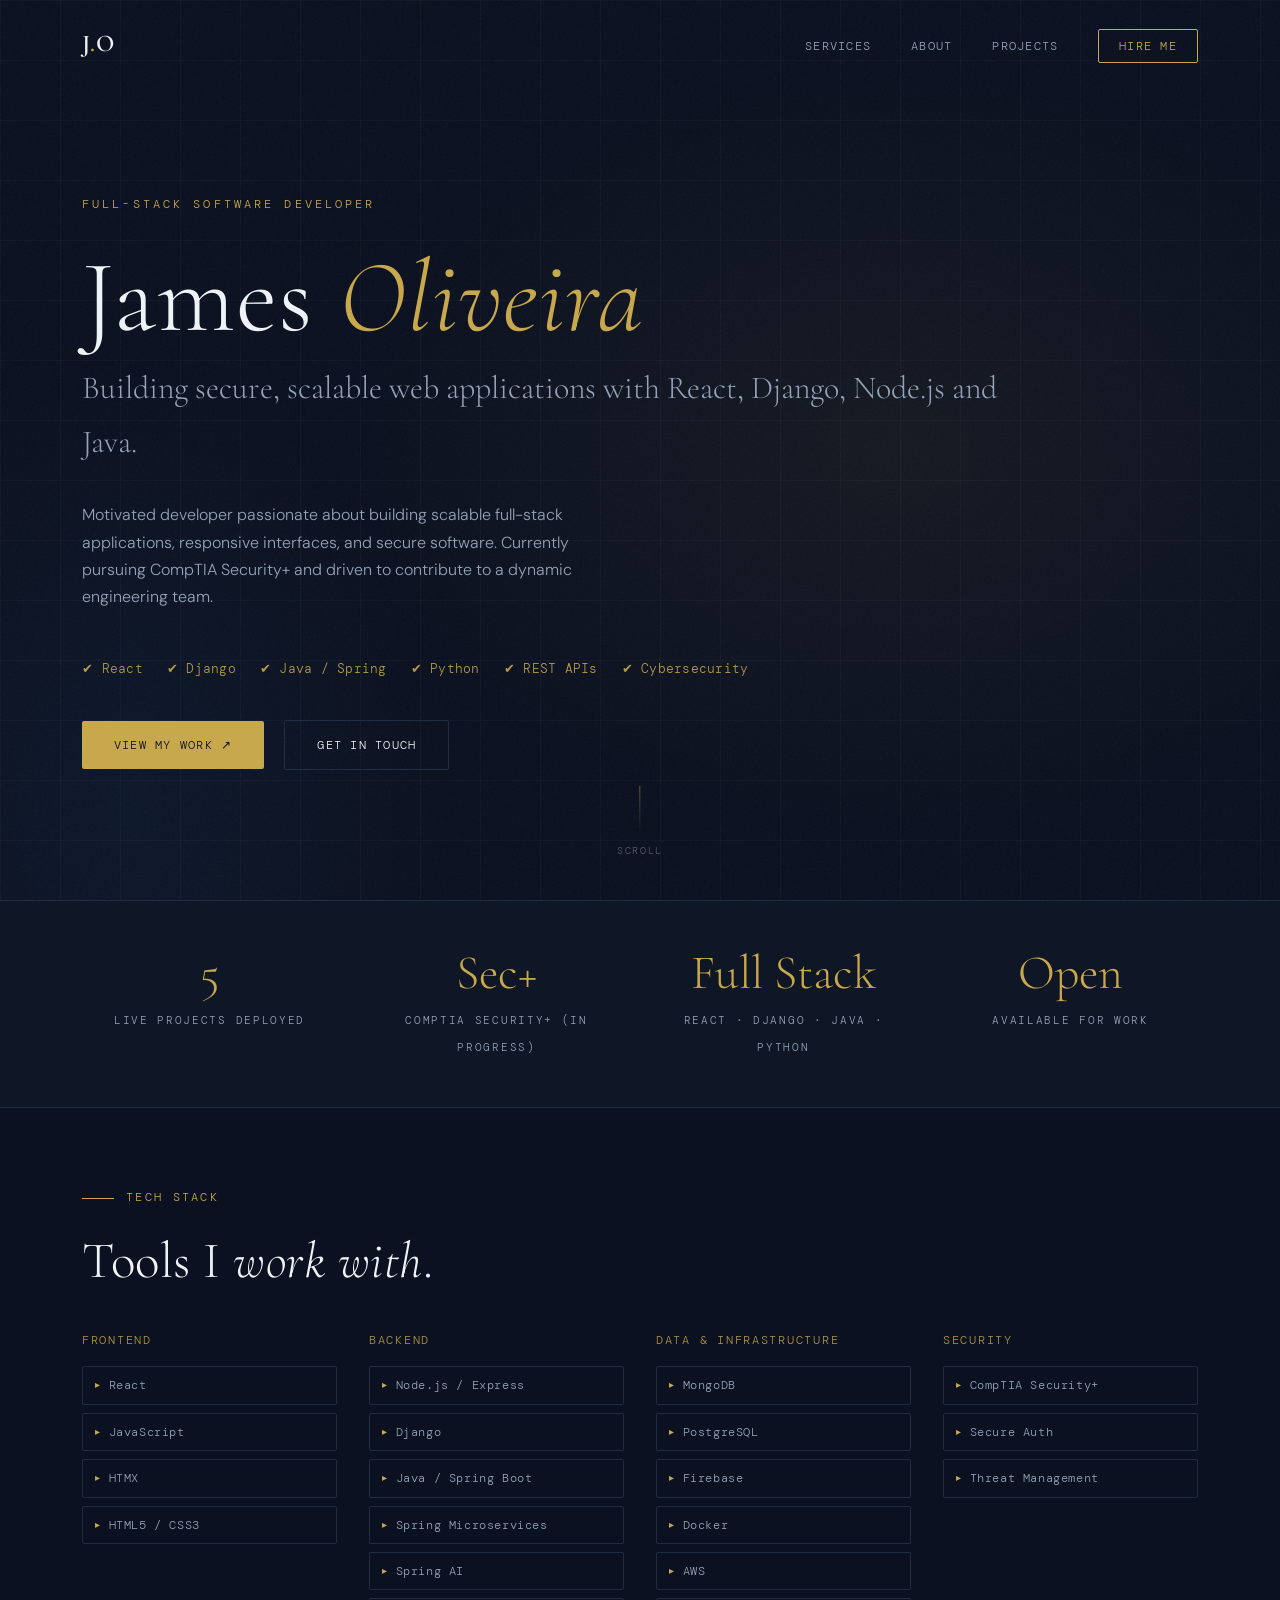
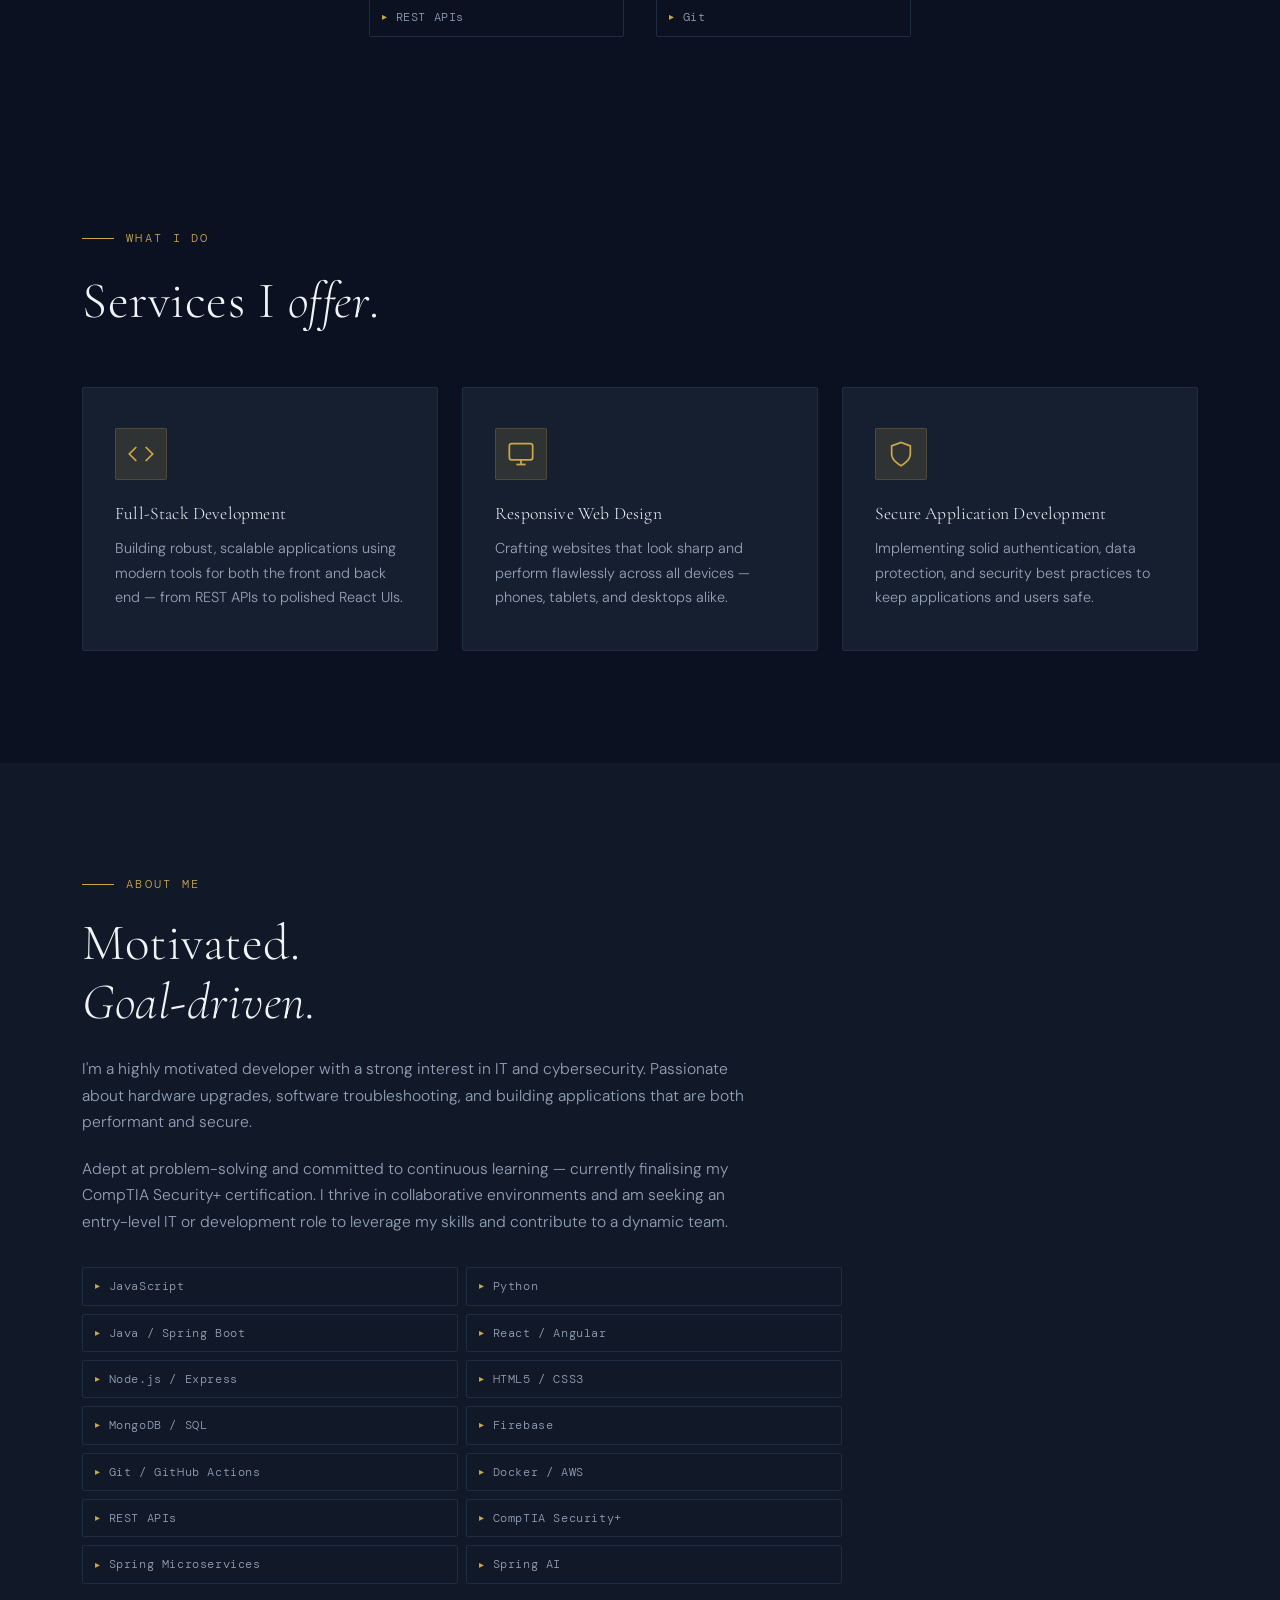
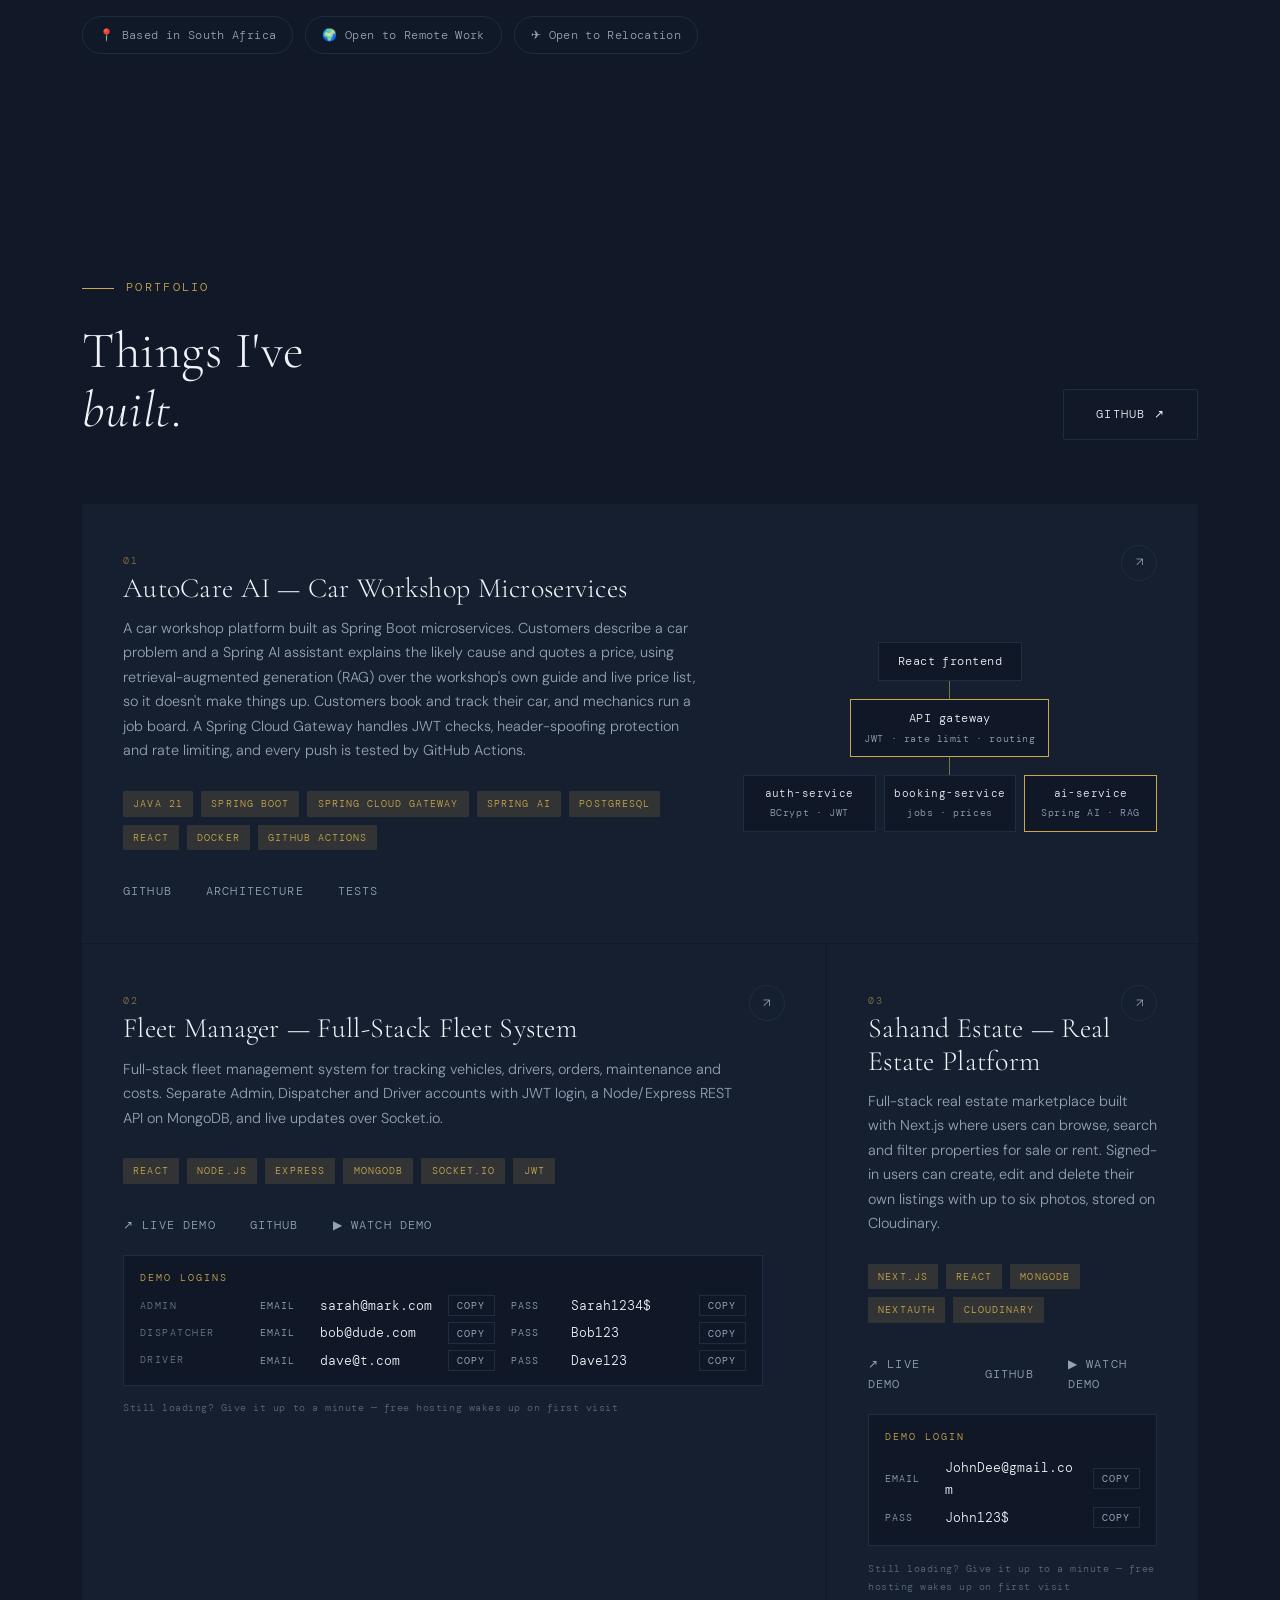
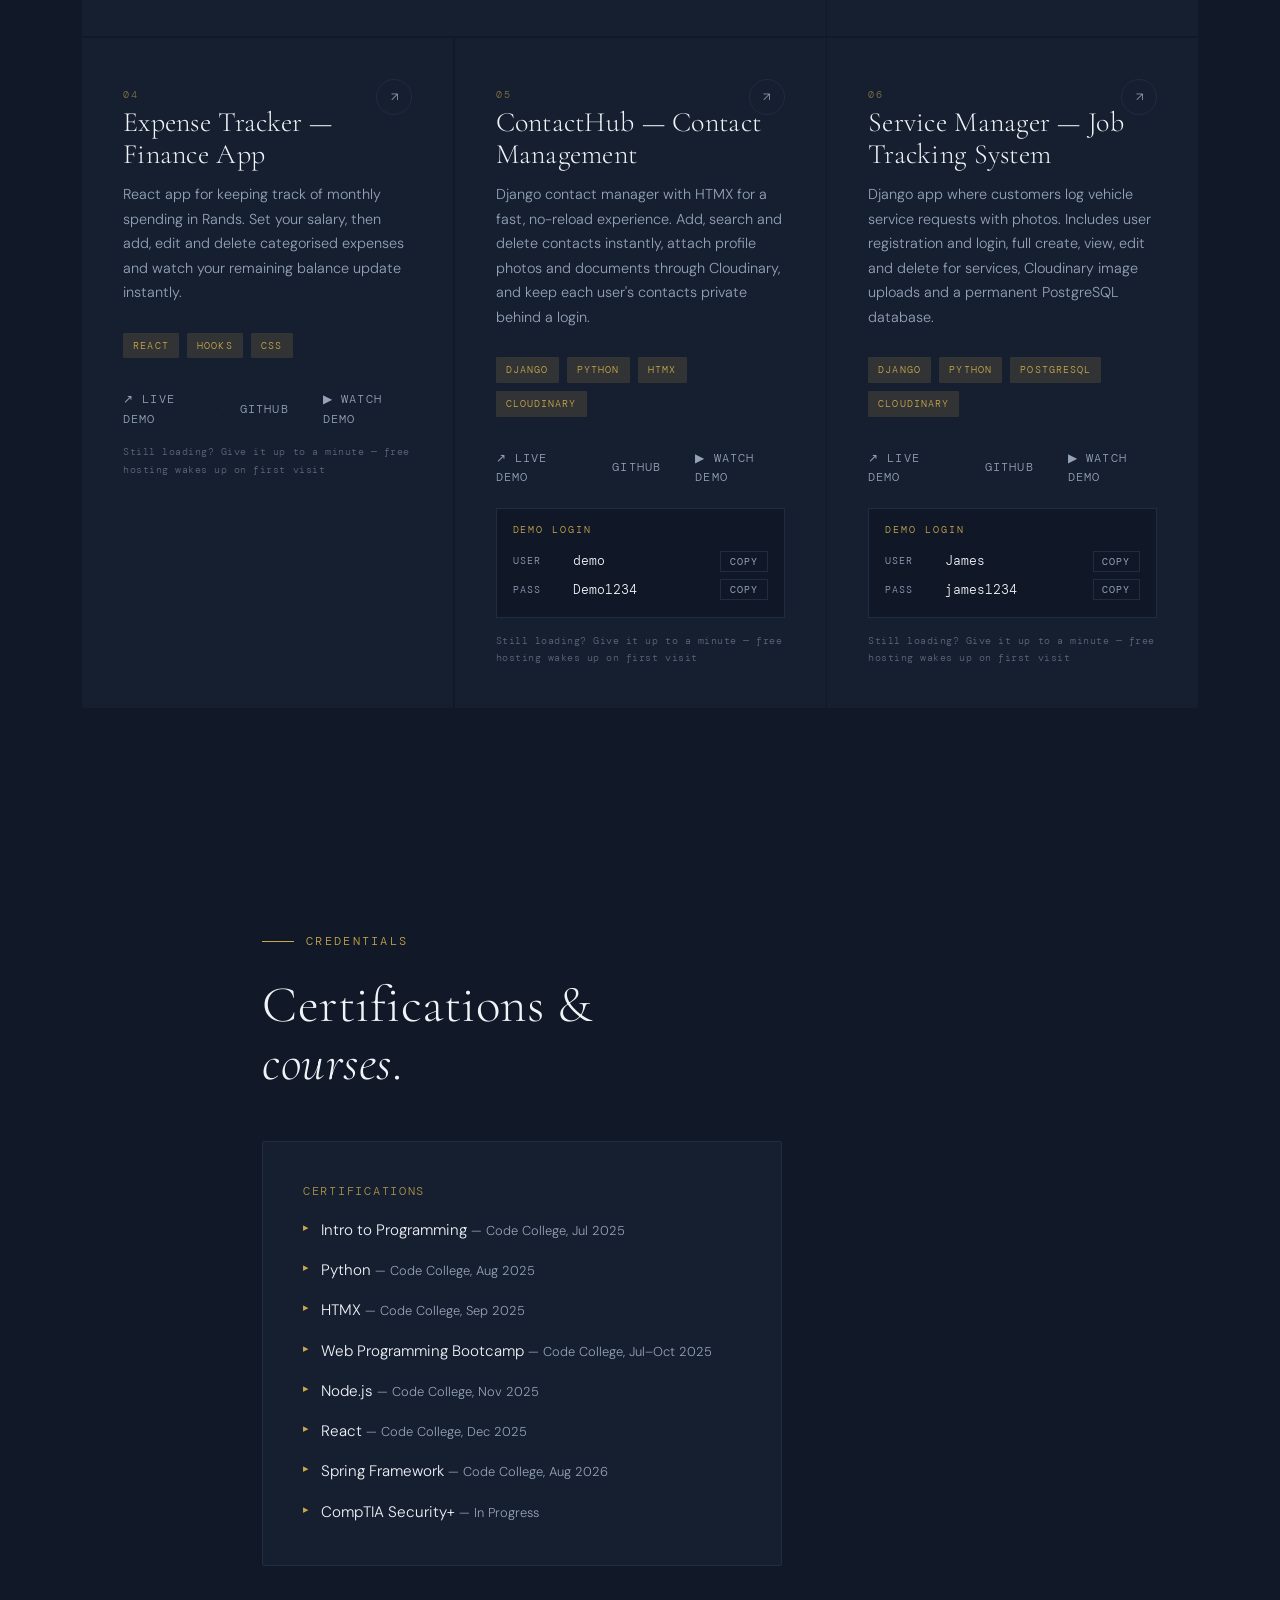
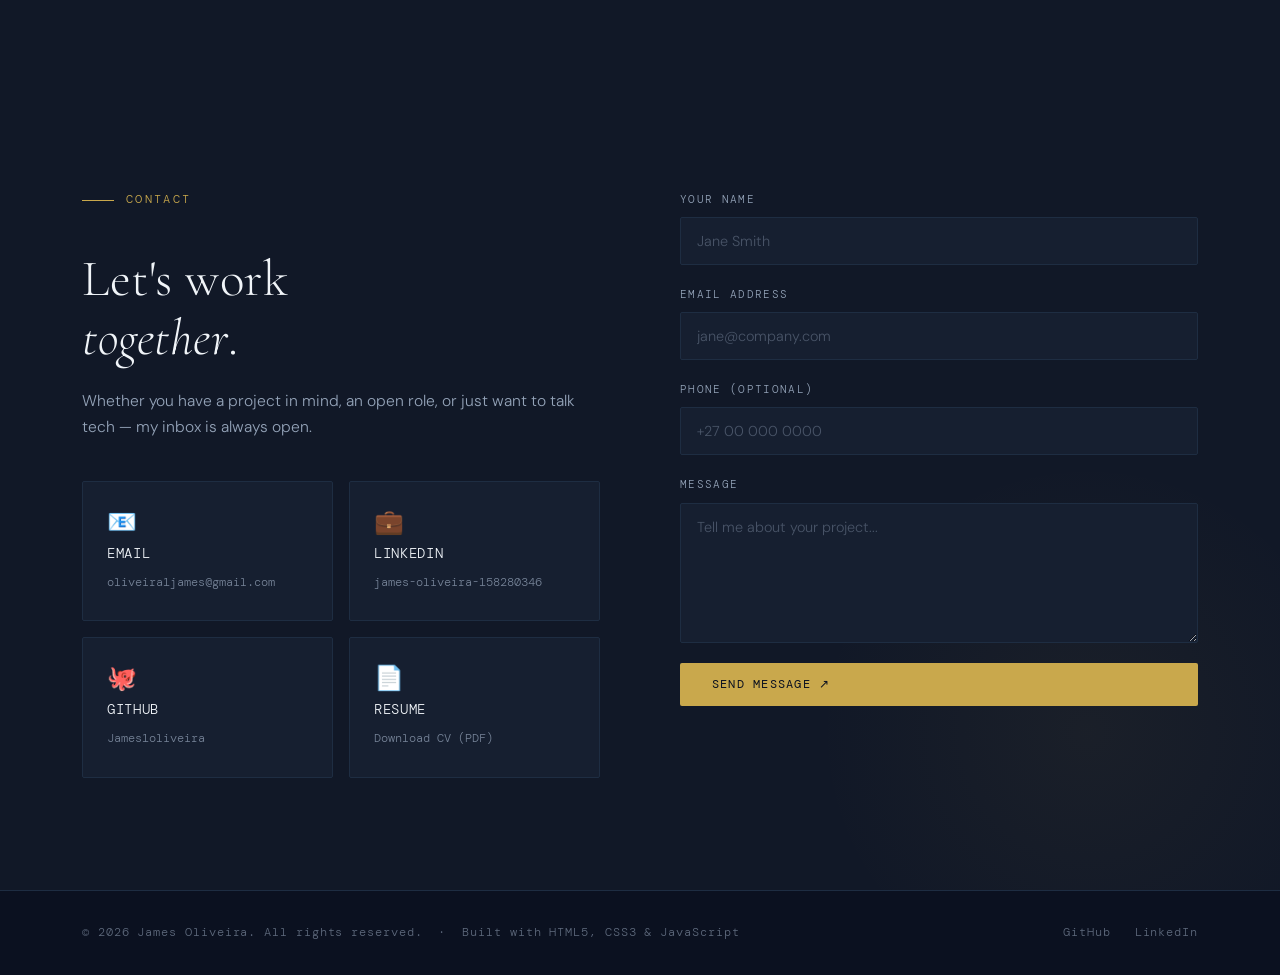
==== commit 19114ea4: "Add files via upload" ====
--- a/James1oliveira.github.io.-main/index.html
+++ b/James1oliveira.github.io.-main/index.html
@@ -502,13 +502,11 @@
               <span class="contact-card-label">GitHub</span>
               <span class="contact-card-sub">James1oliveira</span>
             </a>
-            <!-- Resume hidden until a CV PDF is added (upload it as James-Oliveira-CV.pdf):
             <a href="James-Oliveira-CV.pdf" download class="contact-card">
               <span class="contact-card-icon">📄</span>
               <span class="contact-card-label">Resume</span>
               <span class="contact-card-sub">Download CV (PDF)</span>
             </a>
-            -->
           </div>
         </div>
 
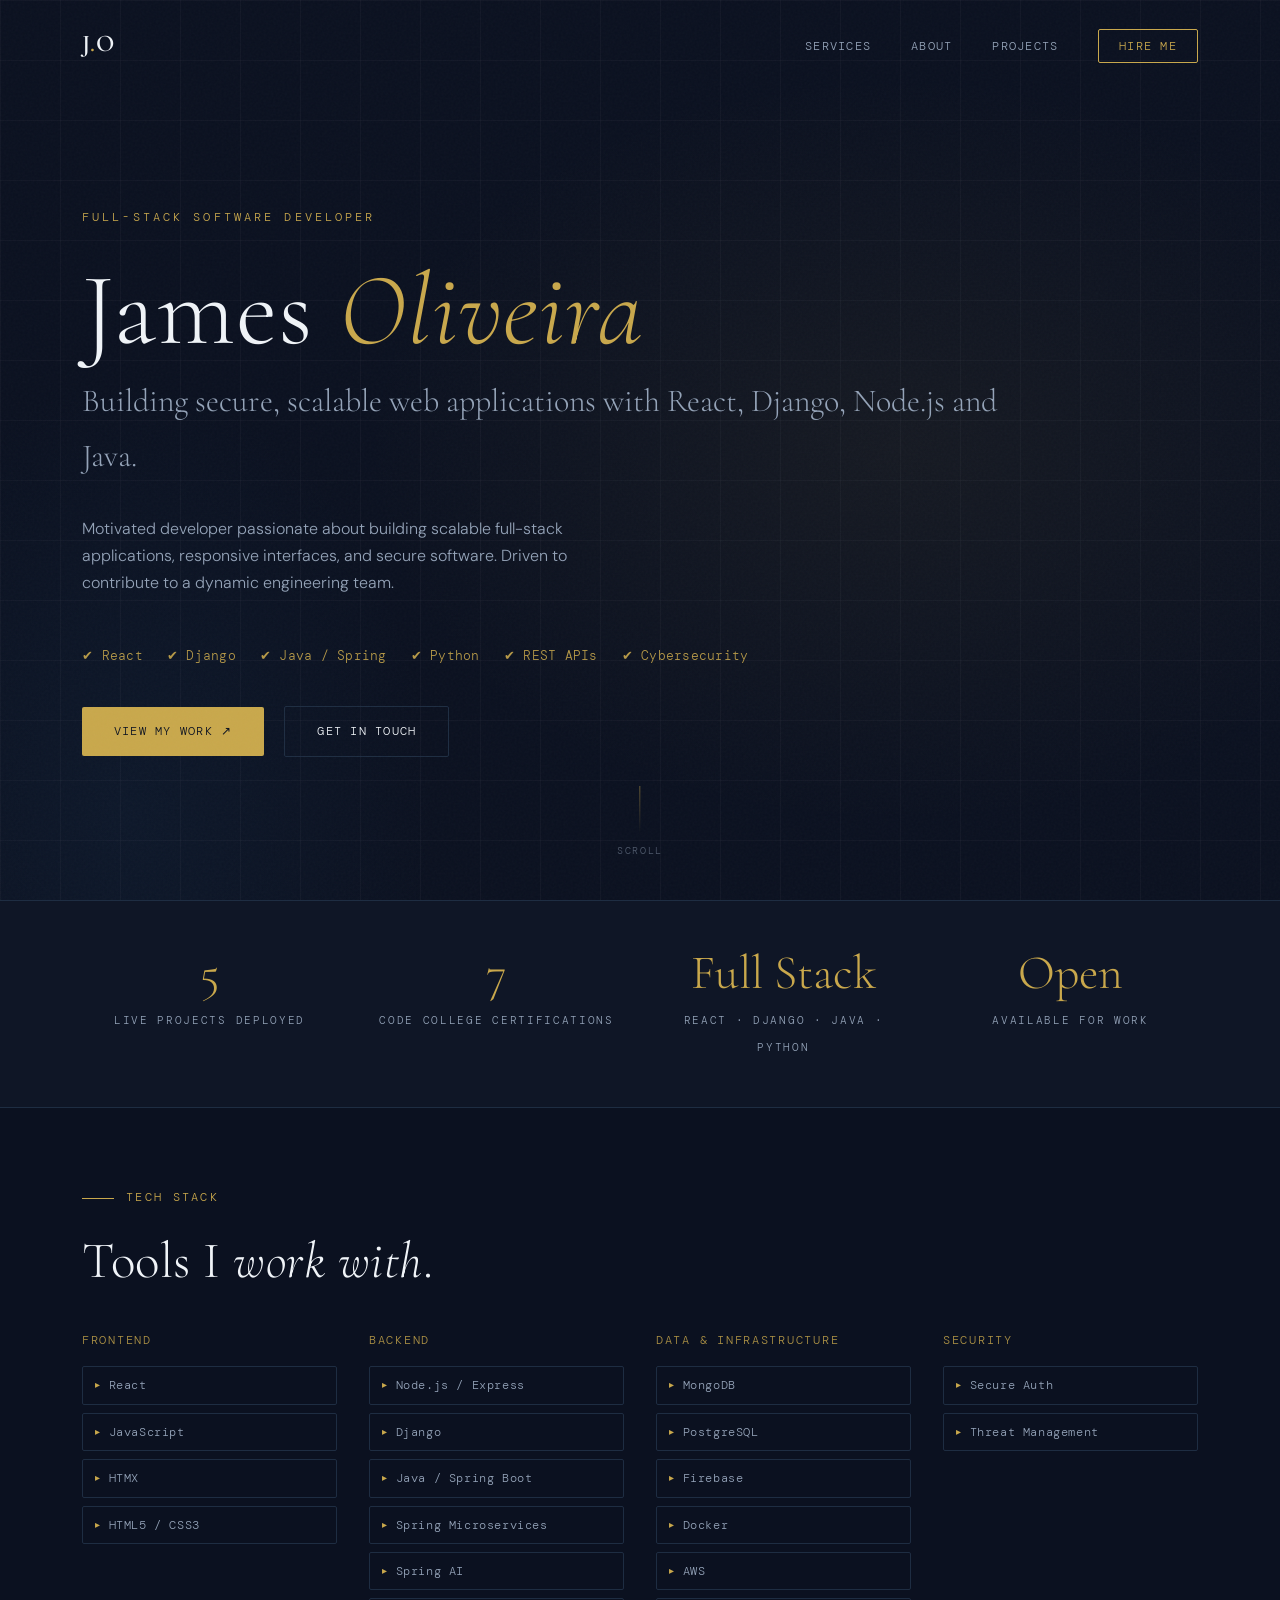
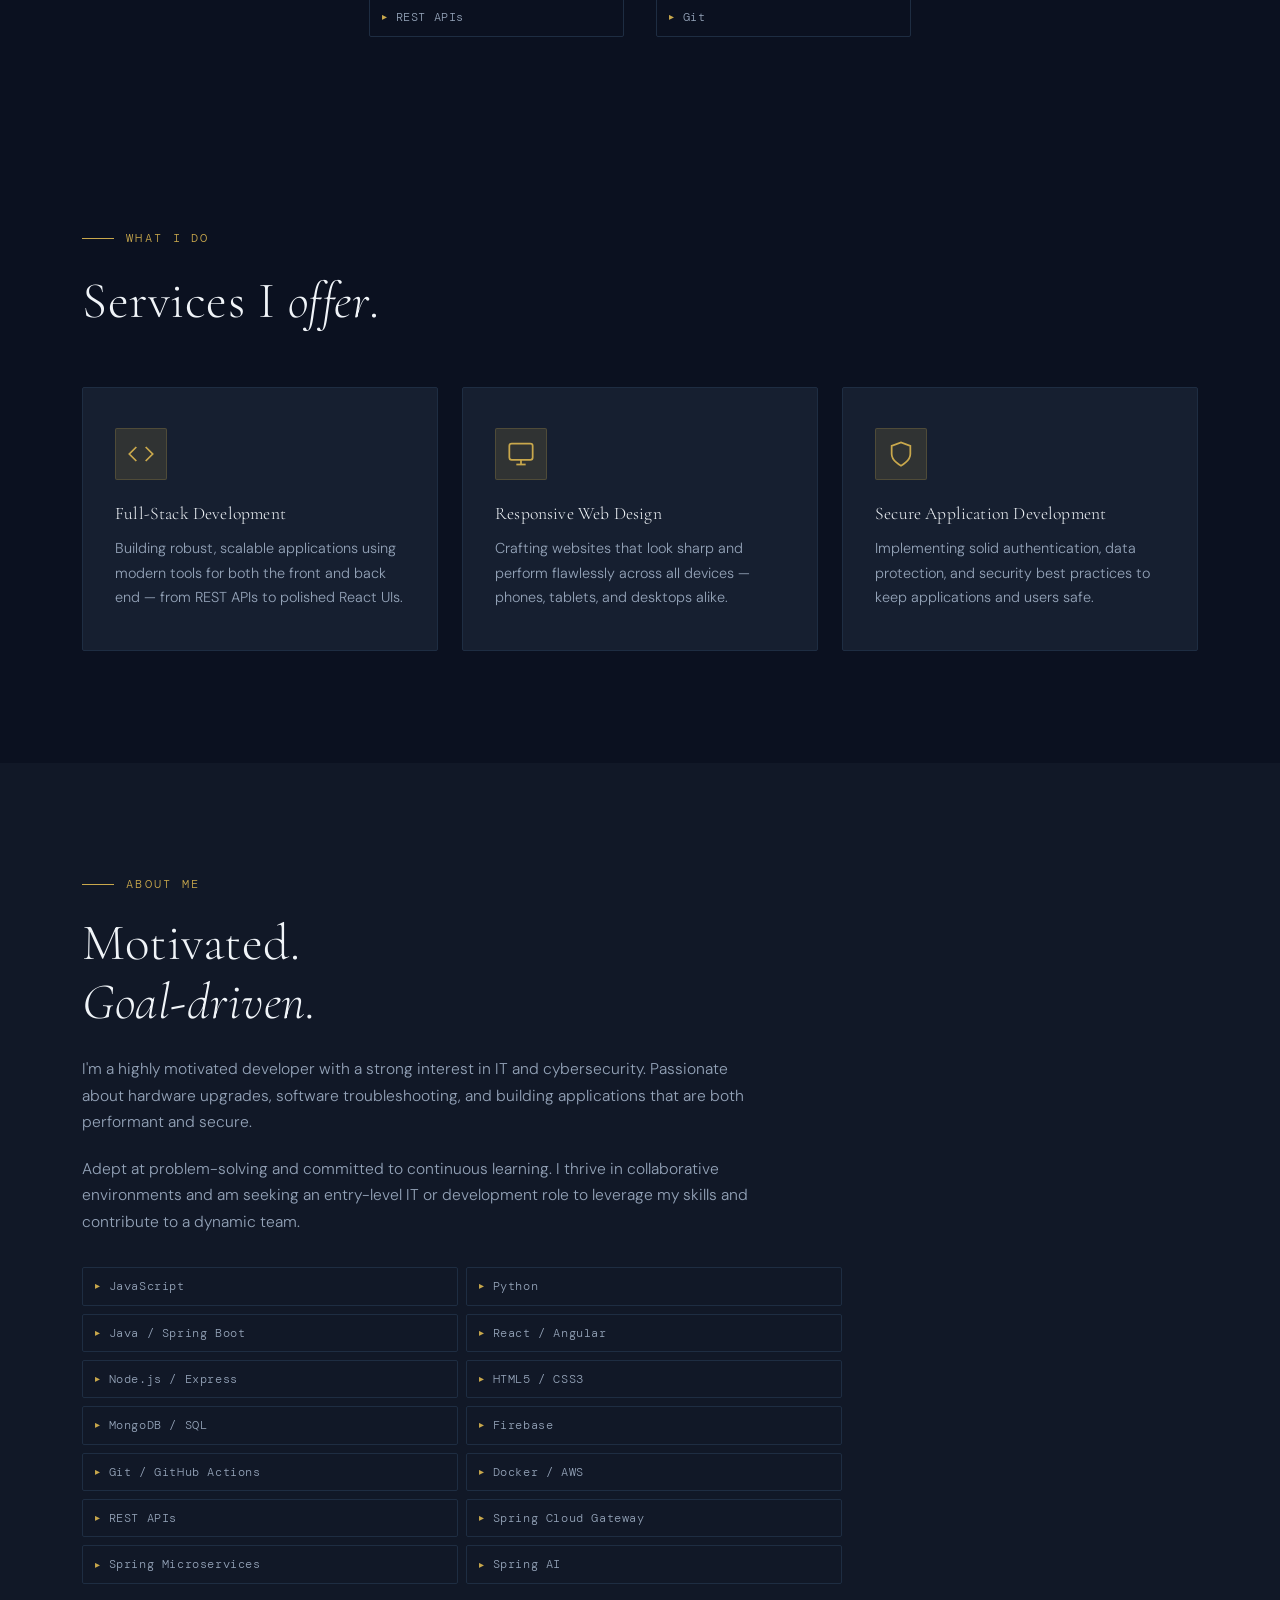
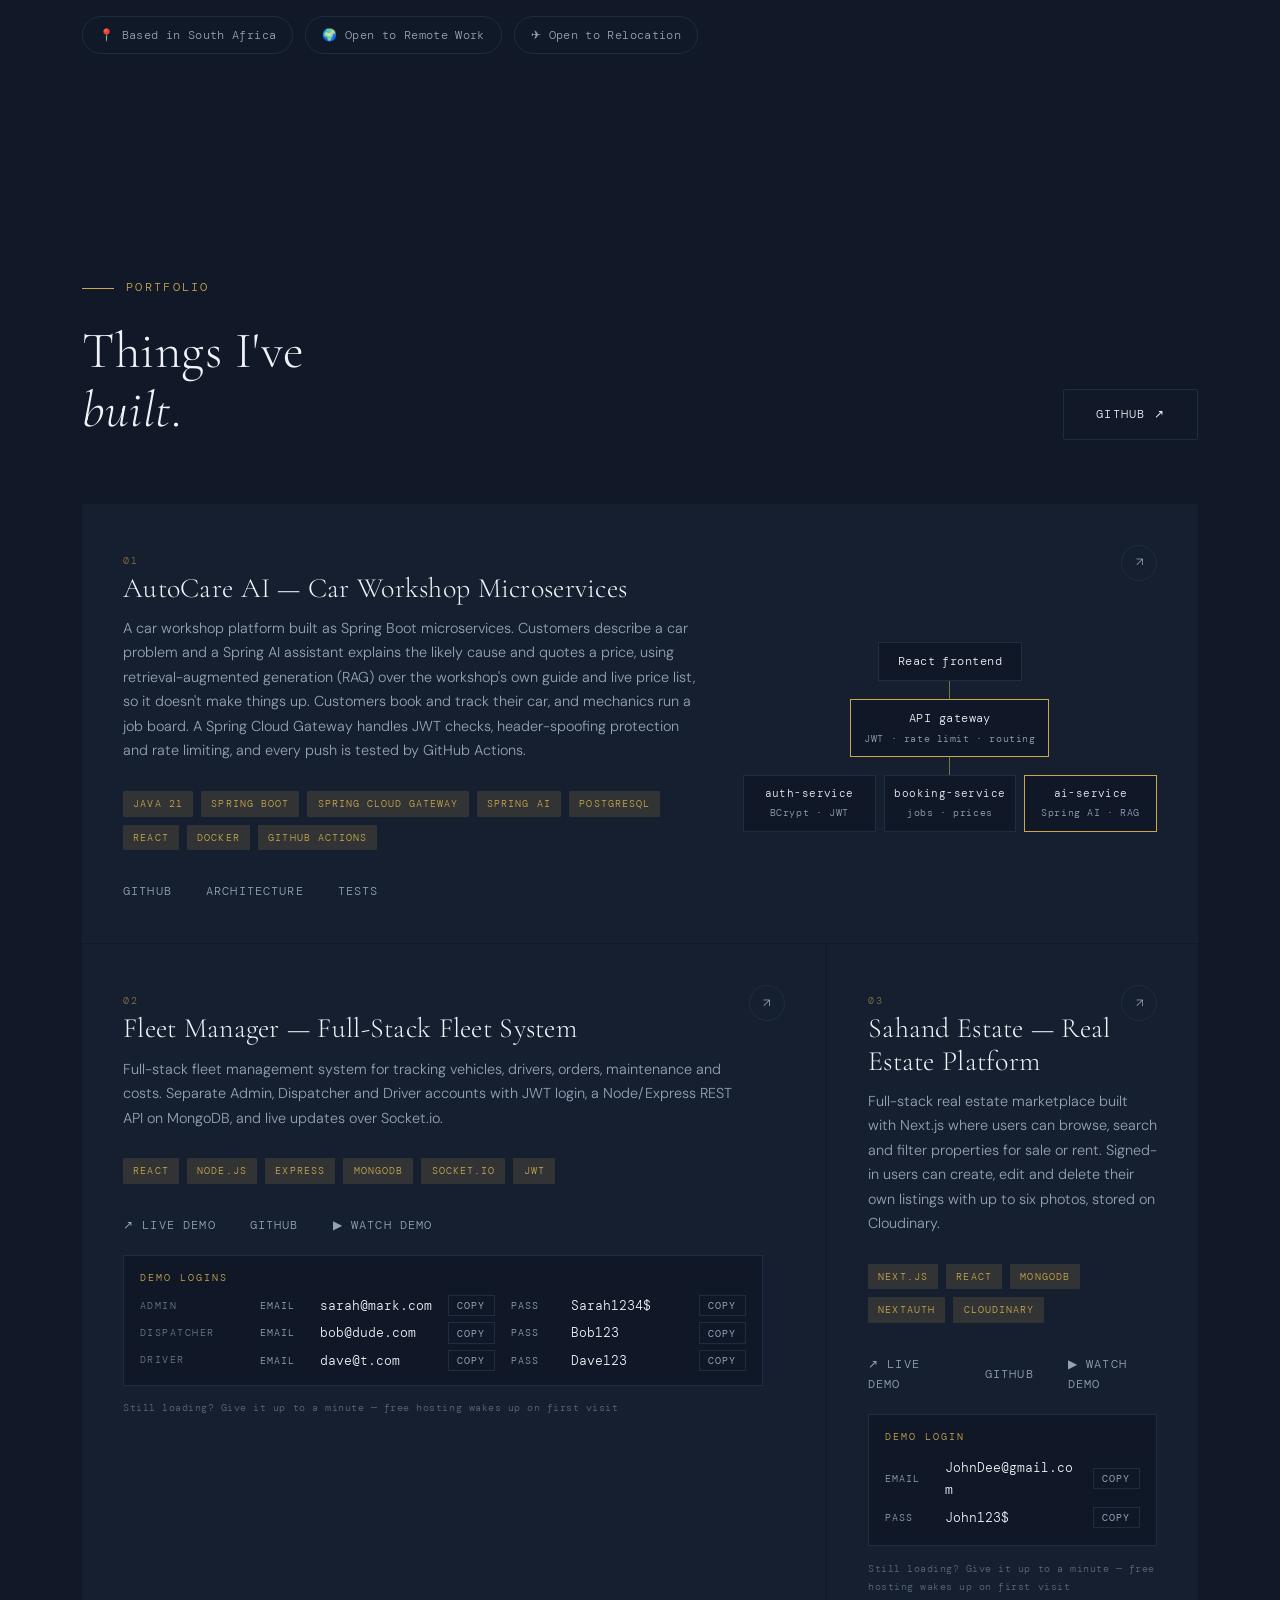
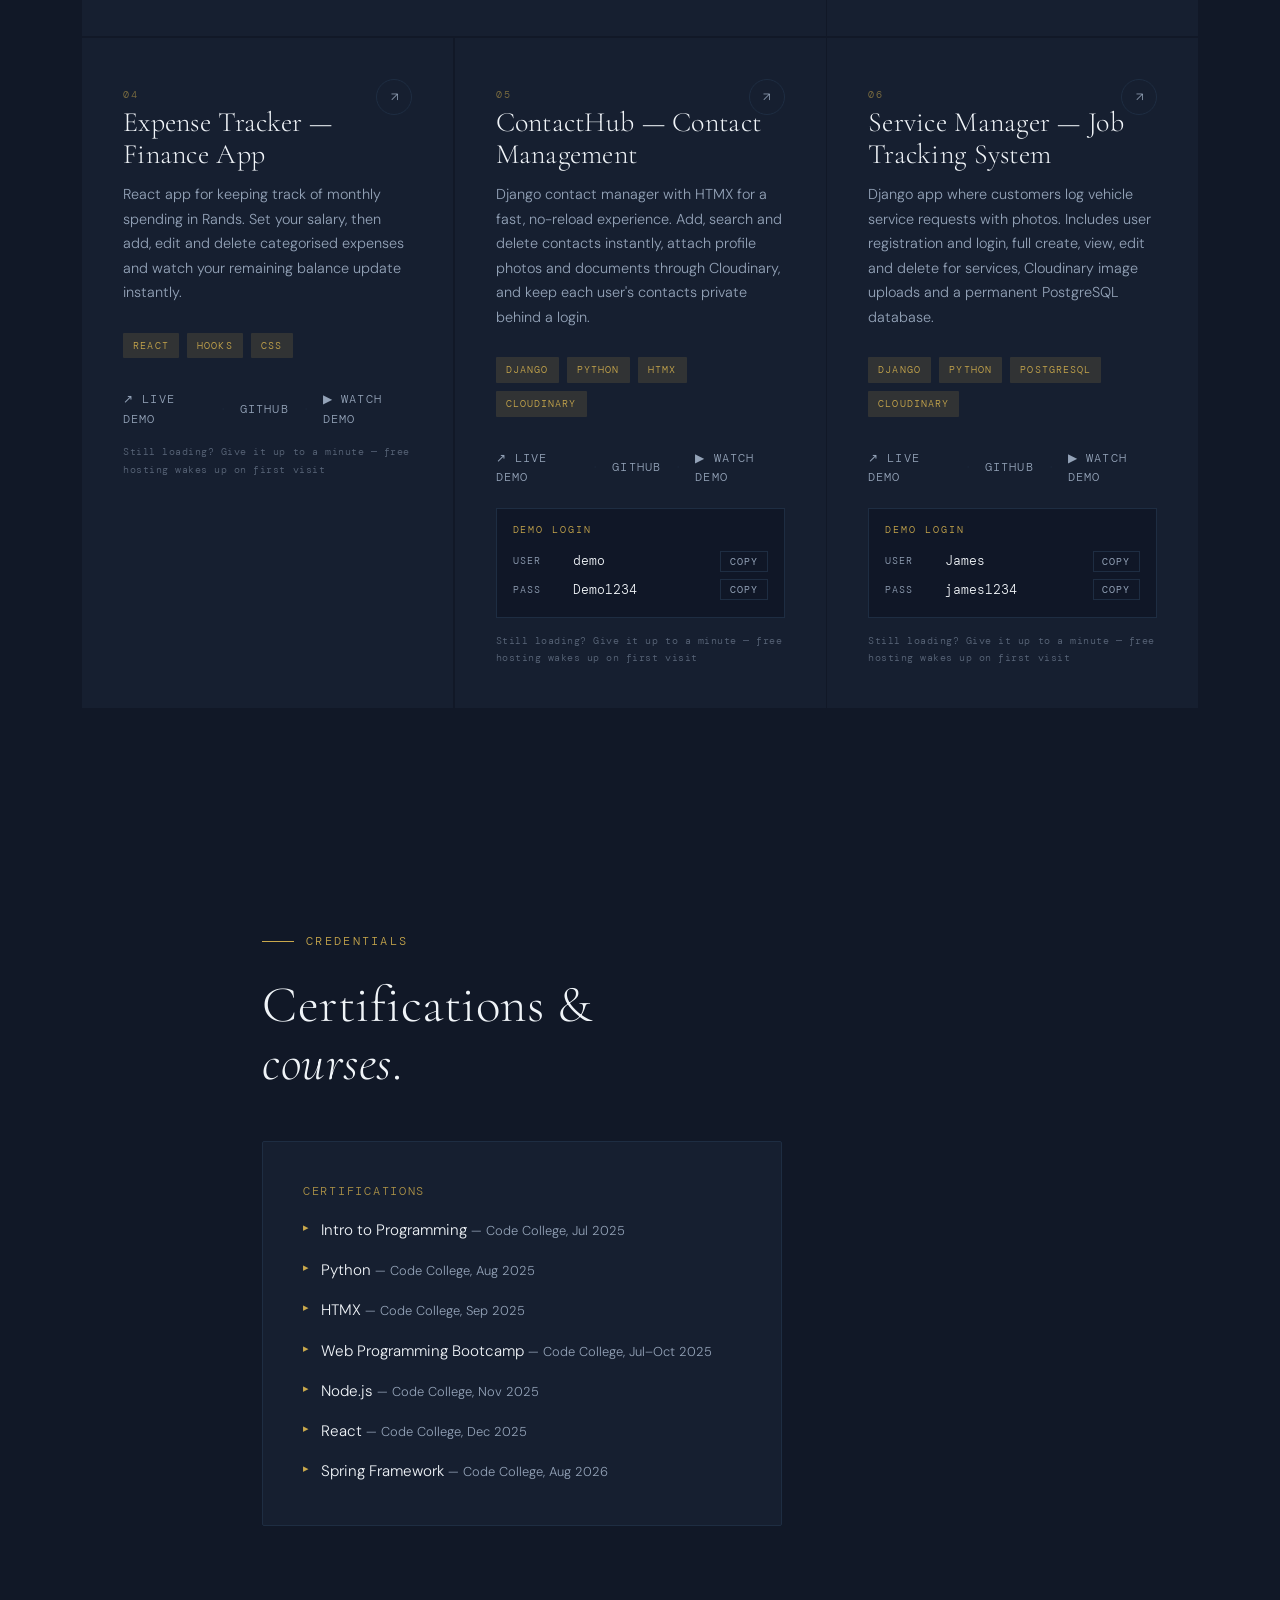
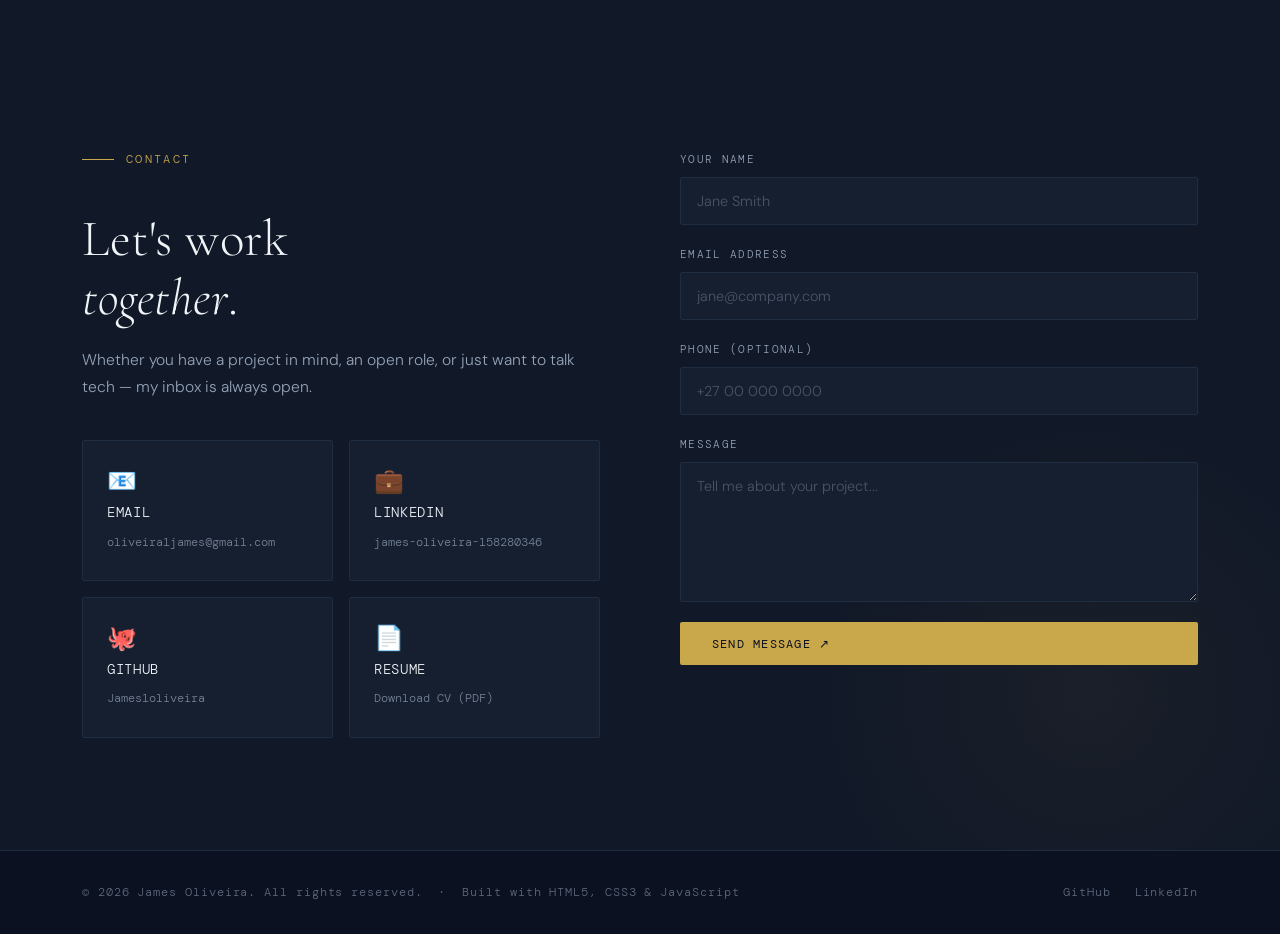
==== commit b7520aef: "Add files via upload" ====
--- a/James1oliveira.github.io.-main/index.html
+++ b/James1oliveira.github.io.-main/index.html
@@ -38,9 +38,8 @@
         <p class="hero-subtitle">Building secure, scalable web applications with React, Django, Node.js and Java.</p>
         <p class="hero-desc">
           Motivated developer passionate about building scalable full-stack
-          applications, responsive interfaces, and secure software. Currently
-          pursuing CompTIA Security+ and driven to contribute to a dynamic
-          engineering team.
+          applications, responsive interfaces, and secure software. Driven to
+          contribute to a dynamic engineering team.
         </p>
         <div class="hero-tech-row reveal reveal-delay-1">
           <span class="hero-tech-item">✔ React</span>
@@ -73,8 +72,8 @@
           <span class="stat-label">Live Projects Deployed</span>
         </div>
         <div class="reveal reveal-delay-1">
-          <span class="stat-number">Sec+</span>
-          <span class="stat-label">CompTIA Security+ (In Progress)</span>
+          <span class="stat-number">7</span>
+          <span class="stat-label">Code College Certifications</span>
         </div>
         <div class="reveal reveal-delay-2">
           <span class="stat-number">Full&nbsp;Stack</span>
@@ -130,7 +129,6 @@
         <div class="stack-group reveal reveal-delay-3">
           <p class="stack-group-label">Security</p>
           <div class="skills-grid">
-            <span class="skill-tag">CompTIA Security+</span>
             <span class="skill-tag">Secure Auth</span>
             <span class="skill-tag">Threat Management</span>
           </div>
@@ -205,8 +203,7 @@
             applications that are both performant and secure.
           </p>
           <p class="reveal reveal-delay-2">
-            Adept at problem-solving and committed to continuous learning — currently
-            finalising my CompTIA Security+ certification. I thrive in collaborative
+            Adept at problem-solving and committed to continuous learning. I thrive in collaborative
             environments and am seeking an entry-level IT or development role to leverage
             my skills and contribute to a dynamic team.
           </p>
@@ -223,7 +220,7 @@
             <span class="skill-tag">Git / GitHub Actions</span>
             <span class="skill-tag">Docker / AWS</span>
             <span class="skill-tag">REST APIs</span>
-            <span class="skill-tag">CompTIA Security+</span>
+            <span class="skill-tag">Spring Cloud Gateway</span>
             <span class="skill-tag">Spring Microservices</span>
             <span class="skill-tag">Spring AI</span>
           </div>
@@ -459,7 +456,6 @@
             <li>Node.js <span class="credential-status">— Code College, Nov 2025</span></li>
             <li>React <span class="credential-status">— Code College, Dec 2025</span></li>
             <li>Spring Framework <span class="credential-status">— Code College, Aug 2026</span></li>
-            <li>CompTIA Security+ <span class="credential-status">— In Progress</span></li>
           </ul>
         </div>
         <!-- Education hidden until details are added:
